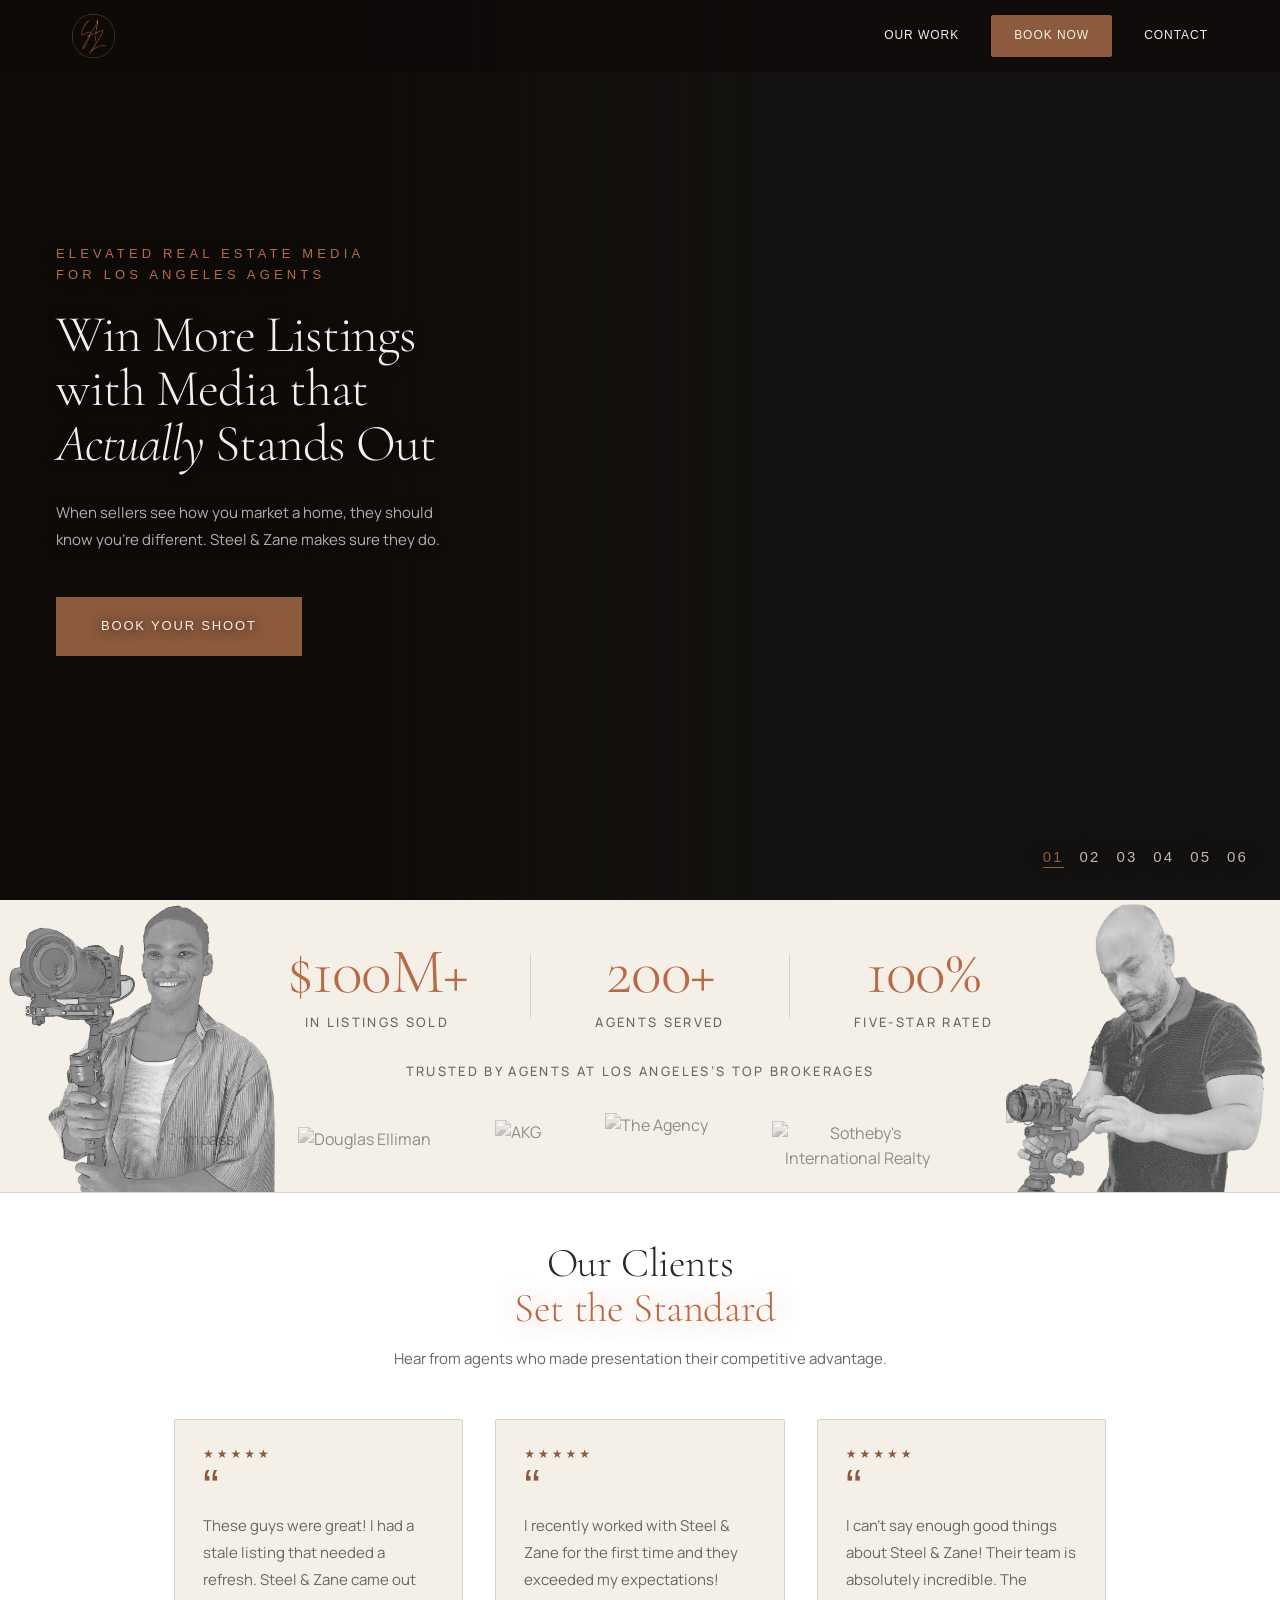
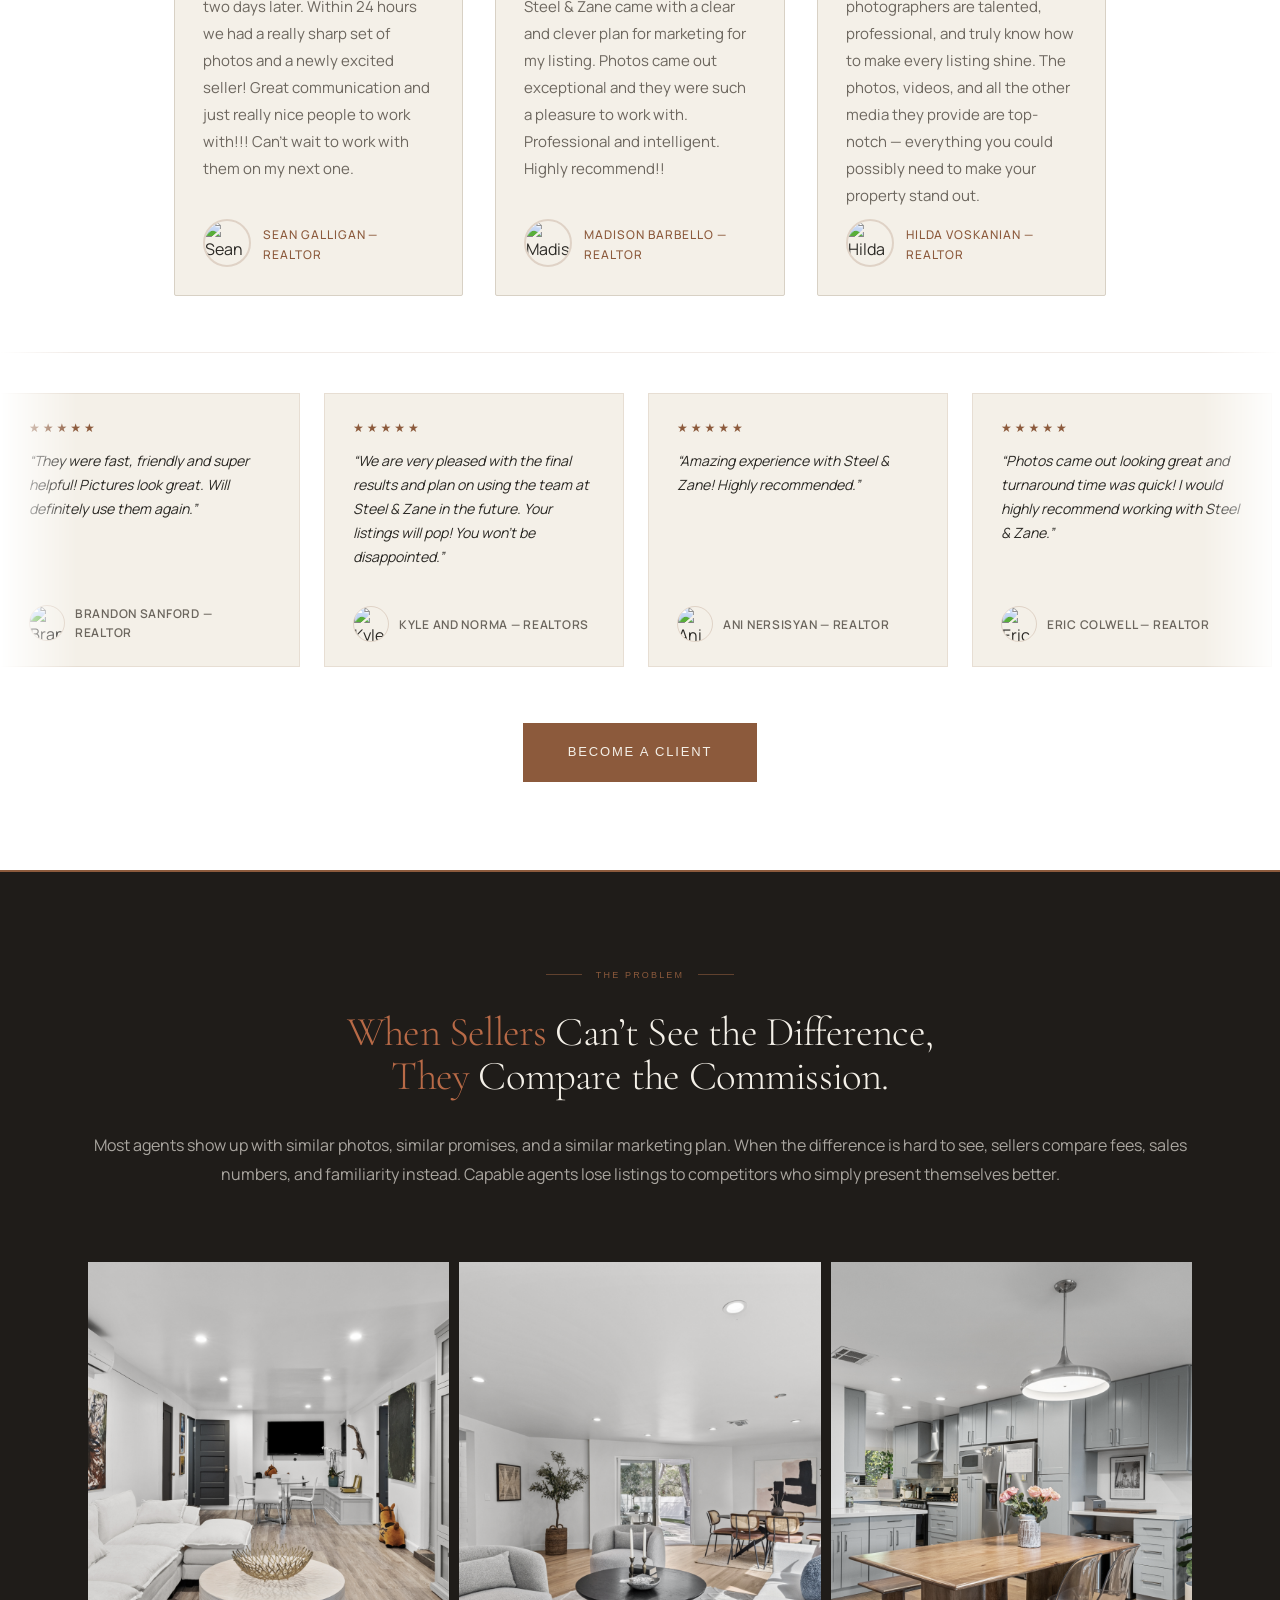
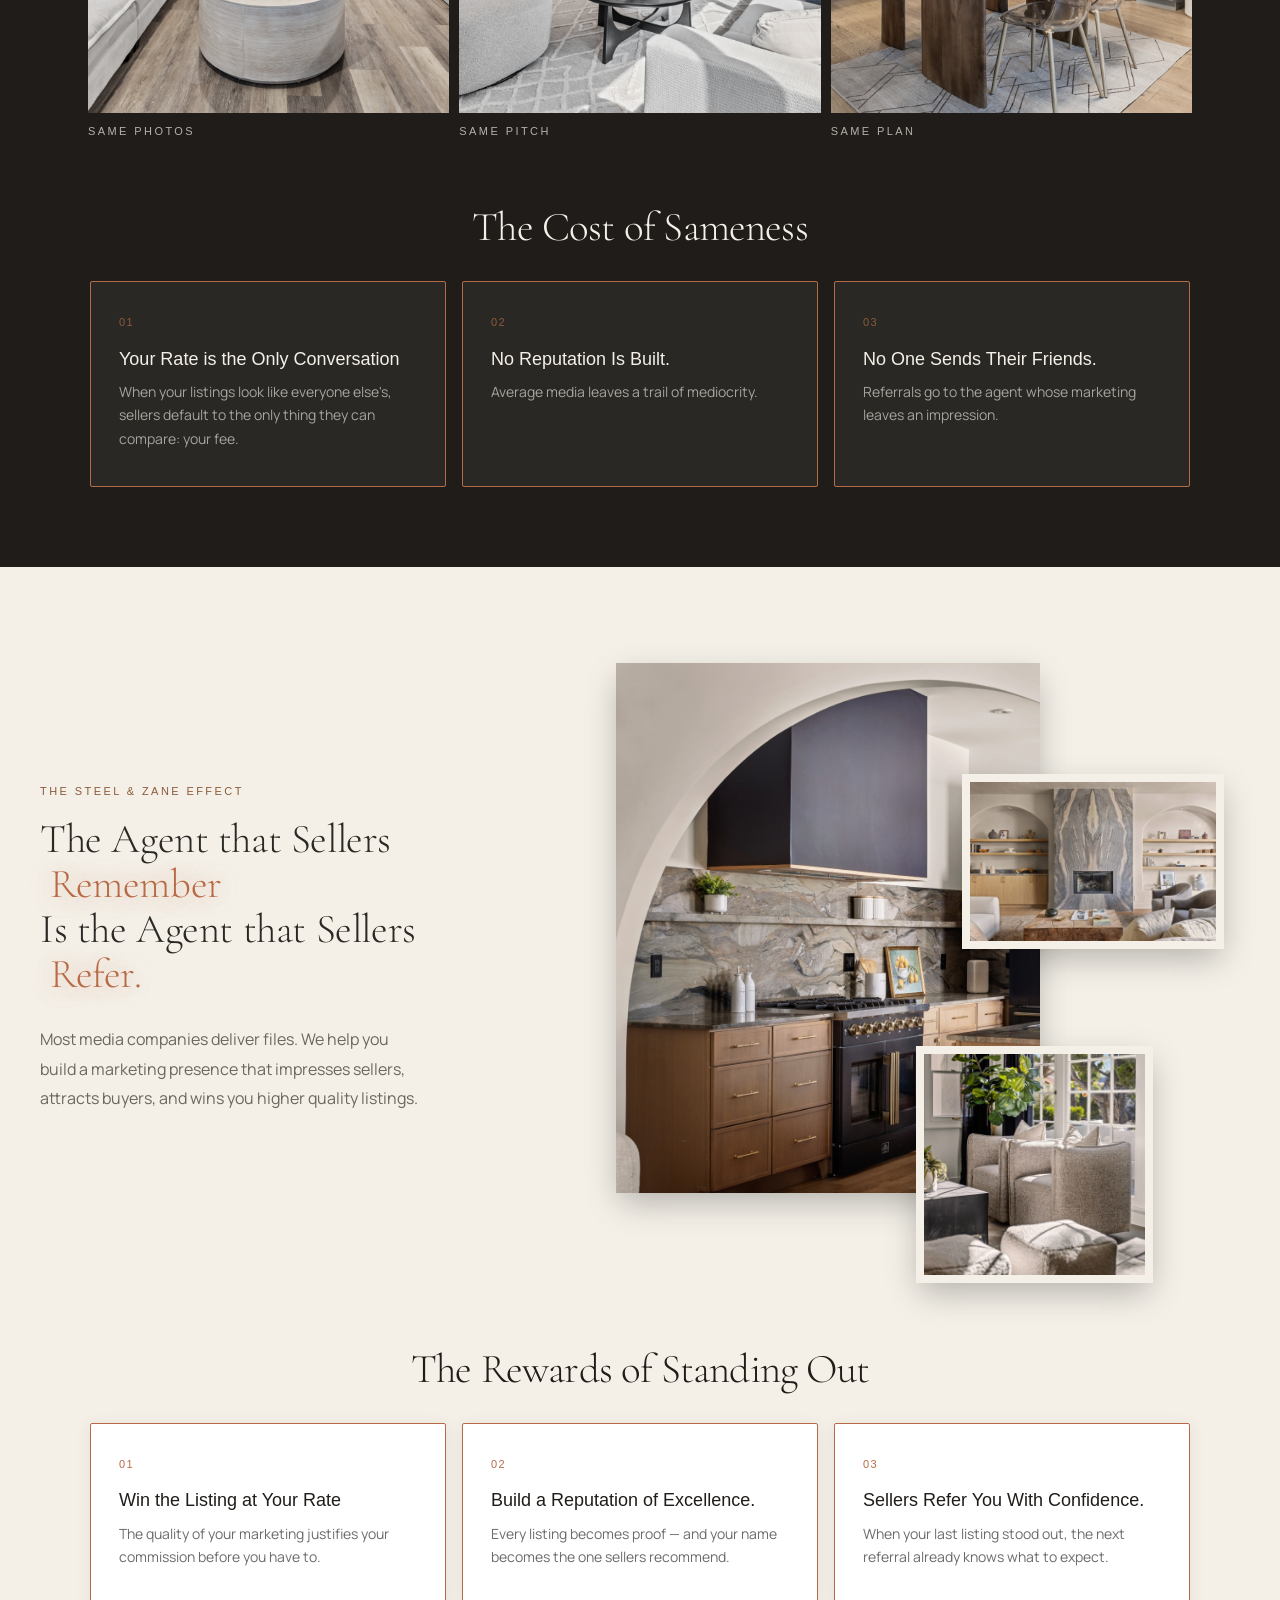
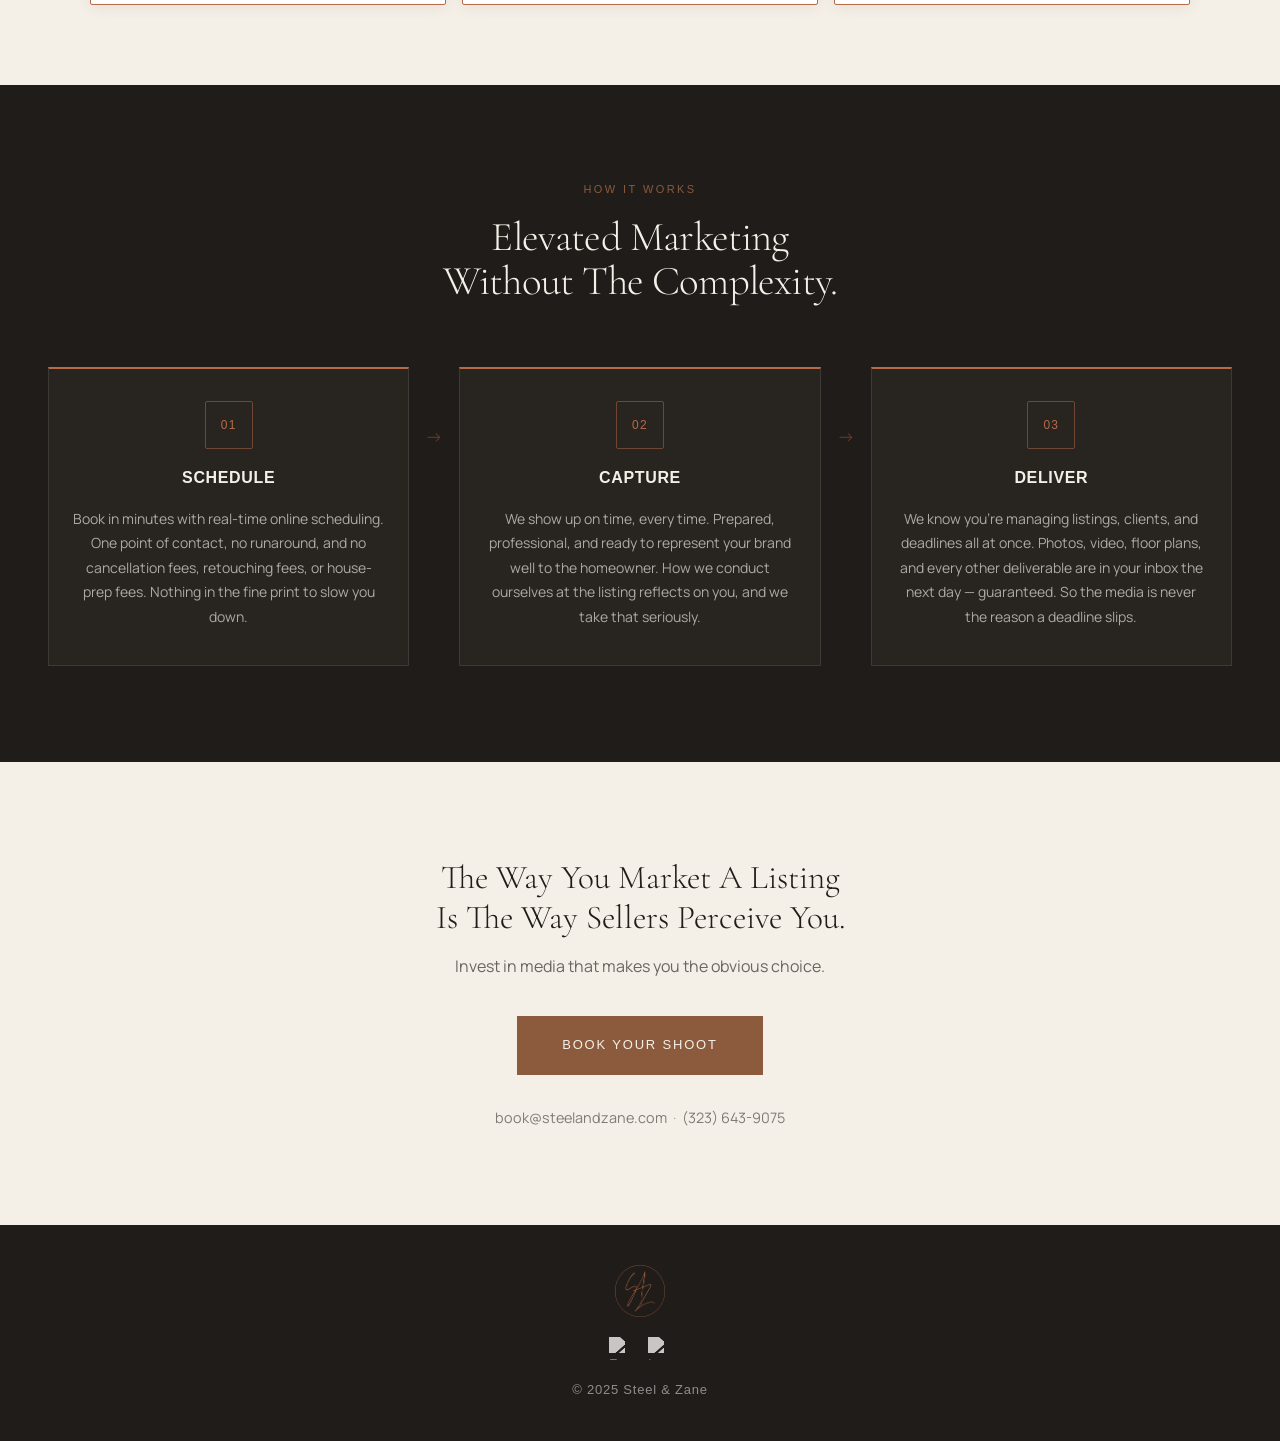
==== public/index.html @ 6b1c9f06 "using circle logo" ====
﻿<!DOCTYPE html>
<html lang="en">
<head>
  <meta charset="UTF-8">
  <meta name="viewport" content="width=device-width, initial-scale=1.0">
  <meta name="description" content="Steel &amp; Zane helps Los Angeles real estate agents win more listings with elevated photography, video, drone media, Zillow 3D tours, and listing marketing assets that impress sellers and differentiate agents.">
  <meta name="twitter:card" content="summary_large_image">
  <meta name="twitter:title" content="Steel &amp; Zane | Los Angeles Real Estate Marketing">
  <meta name="twitter:description" content="Steel &amp; Zane helps Los Angeles real estate agents win more listings with elevated photography, video, and listing marketing that impresses sellers.">
  <title>Steel &amp; Zane | Los Angeles Real Estate Marketing</title>
  <link rel="icon" href="https://static.wixstatic.com/media/d9ba30_f950dca06267434e9fa4e5bf8b019f83~mv2.png" type="image/png">
  <link rel="stylesheet" href="style.css">
  <link rel="preload" as="image" href="/images/hero/1.jpg">
  <link rel="preconnect" href="https://fonts.googleapis.com">
  <link rel="preconnect" href="https://fonts.gstatic.com" crossorigin>
  <link href="https://fonts.googleapis.com/css2?family=Cormorant+Garamond:ital,wght@0,300;0,400;0,500;1,300;1,400&family=Manrope:wght@300;400;500;600&display=swap" rel="stylesheet">
</head>
<body class="has-hero">
  <div class="scroll-progress" aria-hidden="true"><div class="scroll-progress-fill"></div></div>
  <div class="cursor-dot" aria-hidden="true"></div>
  <div class="cursor-ring" aria-hidden="true"></div>

  <!-- HEADER -->
  <header class="site-header" id="top">
    <div class="header-inner">
      <a href="#" class="logo-link">
        <img class="logo-img" src="images/Logo%20Files/signature%20with%20circle%20on%20transparent.png" alt="Steel &amp; Zane">
      </a>
      <button class="nav-toggle" aria-label="Toggle navigation" aria-expanded="false">
        <span></span><span></span><span></span>
      </button>
      <nav class="site-nav" id="site-nav">
        <a href="https://www.instagram.com/steelandzane/" class="nav-link" target="_blank" rel="noopener noreferrer">Our Work</a>
        <a href="/choose.html" class="nav-link nav-cta">Book Now</a>
        <a href="#contact" class="nav-link">Contact</a>
      </nav>
    </div>
  </header>

  <!-- HERO ──────────────────────────────────────────────────────────────── -->
  <!--
    SLIDES: Edit the HERO_SLIDES array at the top of script.js to
    add, remove, or reorder slides. The HTML below is the static shell —
    JS populates .hero-slides and .hero-slide-nav at runtime.
  -->
  <section class="hero" id="hero" aria-label="Featured property showcase">

    <!-- Full-bleed image carousel — JS injects .hero-slide elements here -->
    <div class="hero-slides" aria-hidden="true"></div>

    <!-- Dark gradient shadow — fades left-to-transparent for copy legibility -->
    <div class="hero-overlay" aria-hidden="true"></div>

    <!-- Editorial content — floats over gradient -->
    <div class="hero-panel">
      <div class="hero-content">
        <p class="hero-eyebrow">Elevated Real Estate Media<br>for Los Angeles Agents</p>
        <h1 class="hero-title">Win More Listings with Media that <em>Actually</em> Stands Out</h1>
        <p class="hero-body">
          When sellers see how you market a home, they should know you&rsquo;re different.
          Steel &amp; Zane makes sure they do.
        </p>
        <div class="hero-actions">
          <a href="/choose.html" class="btn-hero-primary">Book Your Shoot</a>
        </div>
      </div>
    </div>

    <!-- Slide numbers: far-left edge, direct child of hero -->
    <nav class="hero-slide-nav" aria-label="Slide navigation"></nav>

  </section>
  <!-- /HERO ──────────────────────────────────────────────────────────────── -->

  <!-- CREDIBILITY -->
  <section class="credibility">
    <div class="credibility-stats">
      <div class="stat-item reveal-pop" data-delay="0">
        <div class="stat-number-wrap">
          <span class="stat-number" data-prefix="$" data-target="100">$100</span><span class="stat-suffix">M+</span>
        </div>
        <span class="stat-label">In Listings Sold</span>
      </div>
      <div class="stat-divider"></div>
      <div class="stat-item reveal-pop" data-delay="1">
        <span class="stat-number" data-target="200" data-suffix="+">200+</span>
        <span class="stat-label">Agents Served</span>
      </div>
      <div class="stat-divider"></div>
      <div class="stat-item reveal-pop" data-delay="2">
        <span class="stat-number" data-target="100" data-suffix="%">100%</span>
        <span class="stat-label">Five-Star Rated</span>
      </div>
    </div>
    <p class="credibility-label reveal-fade">Trusted by agents at Los Angeles&rsquo;s top brokerages</p>
    <div class="cred-bottom-row">
      <picture>
        <source media="(min-width: 641px)" srcset="images/credibility%20strip%20photographers/Photographer%201%20credibility%20strip%20desktop.png">
        <img class="cred-photo cred-photo--left reveal-left" src="images/credibility strip photographers/photographer 1.png" alt="" aria-hidden="true">
      </picture>
      <div class="brokerage-carousel reveal-fade">
      <div class="brokerage-track">
        <img src="images/brokerages/compass logo.png" alt="Compass" class="brokerage-logo logo-compass">
        <img src="images/brokerages/localimagereader.png" alt="Douglas Elliman" class="brokerage-logo logo-elliman">
        <img src="images/brokerages/Group-740-2.png" alt="AKG" class="brokerage-logo logo-akg">
        <img src="images/brokerages/The-Agency-RE-Logo.png" alt="The Agency" class="brokerage-logo logo-agency">
        <img src="images/brokerages/NZSIR_Vert_SIR-BLUE-RGB.png" alt="Sotheby's International Realty" class="brokerage-logo logo-sothebys">
        <img src="images/brokerages/Coldwell-Banker-Logo (1).png" alt="Coldwell Banker" class="brokerage-logo logo-coldwell">
        <img src="images/brokerages/birkshire hathaway logo.png" alt="Berkshire Hathaway HomeServices" class="brokerage-logo logo-berkshire">
        <img src="images/brokerages/SERHANT_Logo.png" alt="SERHANT" class="brokerage-logo logo-serhant">
        <!-- duplicate set for seamless loop -->
        <img src="images/brokerages/compass logo.png" alt="Compass" class="brokerage-logo logo-compass" aria-hidden="true">
        <img src="images/brokerages/localimagereader.png" alt="Douglas Elliman" class="brokerage-logo logo-elliman" aria-hidden="true">
        <img src="images/brokerages/Group-740-2.png" alt="AKG" class="brokerage-logo logo-akg" aria-hidden="true">
        <img src="images/brokerages/The-Agency-RE-Logo.png" alt="The Agency" class="brokerage-logo logo-agency" aria-hidden="true">
        <img src="images/brokerages/NZSIR_Vert_SIR-BLUE-RGB.png" alt="Sotheby's International Realty" class="brokerage-logo logo-sothebys" aria-hidden="true">
        <img src="images/brokerages/Coldwell-Banker-Logo (1).png" alt="Coldwell Banker" class="brokerage-logo logo-coldwell" aria-hidden="true">
        <img src="images/brokerages/birkshire hathaway logo.png" alt="Berkshire Hathaway HomeServices" class="brokerage-logo logo-berkshire" aria-hidden="true">
        <img src="images/brokerages/SERHANT_Logo.png" alt="SERHANT" class="brokerage-logo logo-serhant" aria-hidden="true">
      </div>
      </div>
      <picture>
        <source media="(min-width: 641px)" srcset="images/credibility%20strip%20photographers/Photographer%202%20credibility%20strip%20desktop.png">
        <img class="cred-photo cred-photo--right reveal-right" src="images/credibility strip photographers/photographer 2.png" alt="" aria-hidden="true">
      </picture>
    </div>
  </section>

  <!-- TESTIMONIALS -->
  <section class="testimonials">
    <div class="container">
      <h2 class="why-title reveal" style="text-align: center; margin-bottom: 16px;">Our Clients<br><span class="why-title-accent">Set the Standard</span></h2>
      <p class="testimonials-blurb reveal">Hear from agents who made presentation their competitive advantage.</p>
      <div class="testimonials-grid">

        <div class="testimonial-card reveal-pop" data-delay="0">
          <div class="strip-stars">★★★★★</div>
          <div class="quote-mark">&ldquo;</div>
          <p class="testimonial-text">
            These guys were great! I had a stale listing that needed a refresh. Steel &amp; Zane
            came out two days later. Within 24 hours we had a really sharp set of photos and a
            newly excited seller! Great communication and just really nice people to work with!!!
            Can&rsquo;t wait to work with them on my next one.
          </p>
          <div class="testimonial-author-row">
            <img class="testimonial-avatar" src="/images/realtors/sean.jpg" alt="Sean Galligan" width="48" height="48">
            <p class="testimonial-author">Sean Galligan &mdash; Realtor</p>
          </div>
        </div>

        <div class="testimonial-card reveal-pop" data-delay="1">
          <div class="strip-stars">★★★★★</div>
          <div class="quote-mark">&ldquo;</div>
          <p class="testimonial-text">
            I recently worked with Steel &amp; Zane for the first time and they exceeded my expectations!
            Steel &amp; Zane came with a clear and clever plan for marketing for my listing. Photos came out
            exceptional and they were such a pleasure to work with. Professional and intelligent.
            Highly recommend!!
          </p>
          <div class="testimonial-author-row">
            <img class="testimonial-avatar" src="/images/realtors/madison.jpg" alt="Madison Barbello" width="48" height="48">
            <p class="testimonial-author">Madison Barbello &mdash; Realtor</p>
          </div>
        </div>

        <div class="testimonial-card reveal-pop" data-delay="2">
          <div class="strip-stars">★★★★★</div>
          <div class="quote-mark">&ldquo;</div>
          <p class="testimonial-text">
            I can&rsquo;t say enough good things about Steel &amp; Zane! Their team is absolutely
            incredible. The photographers are talented, professional, and truly know how to make
            every listing shine. The photos, videos, and all the other media they provide are
            top-notch &mdash; everything you could possibly need to make your property stand out.
          </p>
          <div class="testimonial-author-row">
            <img class="testimonial-avatar" src="/images/realtors/hilda.jpg" alt="Hilda Voskanian" width="48" height="48">
            <p class="testimonial-author">Hilda Voskanian &mdash; Realtor</p>
          </div>
        </div>

      </div>

    </div>

    <!-- TESTIMONIAL STRIP -->
    <div class="testimonials-strip reveal-fade">
        <div class="testimonials-strip-track">

          <!-- Set 1 -->
          <div class="strip-card">
            <div class="strip-stars">★★★★★</div>
            <p class="strip-quote">&ldquo;They were fast, friendly and super helpful! Pictures look great. Will definitely use them again.&rdquo;</p>
            <div class="strip-author-row">
              <img class="strip-avatar" src="/images/realtors/brandon.jpg" alt="Brandon Sanford" width="36" height="36">
              <p class="strip-author">Brandon Sanford &mdash; Realtor</p>
            </div>
          </div>
          <div class="strip-card">
            <div class="strip-stars">★★★★★</div>
            <p class="strip-quote">&ldquo;We are very pleased with the final results and plan on using the team at Steel &amp; Zane in the future. Your listings will pop! You won&rsquo;t be disappointed.&rdquo;</p>
            <div class="strip-author-row">
              <img class="strip-avatar" src="/images/realtors/kyle and norma.jpg" alt="Kyle and Norma" width="36" height="36">
              <p class="strip-author">Kyle and Norma &mdash; Realtors</p>
            </div>
          </div>
          <div class="strip-card">
            <div class="strip-stars">★★★★★</div>
            <p class="strip-quote">&ldquo;Amazing experience with Steel &amp; Zane! Highly recommended.&rdquo;</p>
            <div class="strip-author-row">
              <img class="strip-avatar" src="/images/realtors/ani.jpg" alt="Ani Nersisyan" width="36" height="36">
              <p class="strip-author">Ani Nersisyan &mdash; Realtor</p>
            </div>
          </div>
          <div class="strip-card">
            <div class="strip-stars">★★★★★</div>
            <p class="strip-quote">&ldquo;Photos came out looking great and turnaround time was quick! I would highly recommend working with Steel &amp; Zane.&rdquo;</p>
            <div class="strip-author-row">
              <img class="strip-avatar" src="/images/realtors/eric.jpg" alt="Eric Colwell" width="36" height="36">
              <p class="strip-author">Eric Colwell &mdash; Realtor</p>
            </div>
          </div>
          <div class="strip-card">
            <div class="strip-stars">★★★★★</div>
            <p class="strip-quote">&ldquo;Amazing quality photos that truly capture the essence of the property. Fantastic service and very fast turnaround &mdash; photos including drone and property website were ready next morning.&rdquo;</p>
            <div class="strip-author-row">
              <img class="strip-avatar" src="/images/realtors/vadim.jpg" alt="Vadim G" width="36" height="36">
              <p class="strip-author">Vadim G &mdash; Realtor</p>
            </div>
          </div>
          <div class="strip-card">
            <div class="strip-stars">★★★★★</div>
            <p class="strip-quote">&ldquo;You could see how much care and attention to detail they put into every picture. They ensure no stone stays unturned during a shoot, and capture all of the highlights of a home!&rdquo;</p>
            <div class="strip-author-row">
              <img class="strip-avatar" src="/images/realtors/ali.jpg" alt="Ali Quamruddin" width="36" height="36">
              <p class="strip-author">Ali Quamruddin &mdash; Realtor</p>
            </div>
          </div>
          <div class="strip-card">
            <div class="strip-stars">★★★★★</div>
            <p class="strip-quote">&ldquo;Steel &amp; Zane is always responsive, quick to schedule, and consistently delivers stunning photos that elevate my listings. Professional, reliable, and a true delight to work with every time!&rdquo;</p>
            <div class="strip-author-row">
              <img class="strip-avatar" src="/images/realtors/sophia.jpg" alt="Sophia Ferrer" width="36" height="36">
              <p class="strip-author">Sophia Ferrer &mdash; Realtor</p>
            </div>
          </div>
          <div class="strip-card">
            <div class="strip-stars">★★★★★</div>
            <p class="strip-quote">&ldquo;I love how they made the photos look realistic yet beautifully enhanced. Will be choosing them for all of my other listings as well!&rdquo;</p>
            <div class="strip-author-row">
              <img class="strip-avatar" src="/images/realtors/aida.jpg" alt="Aida Karapetian" width="36" height="36">
              <p class="strip-author">Aida Karapetian &mdash; Realtor</p>
            </div>
          </div>
          <div class="strip-card">
            <div class="strip-stars">★★★★★</div>
            <p class="strip-quote">&ldquo;They were patient with our complicated schedule, gave excellent service, and delivered exactly what style of photography I needed with their own professional touch.&rdquo;</p>
            <div class="strip-author-row">
              <img class="strip-avatar" src="/images/realtors/samara.jpg" alt="S S" width="36" height="36">
              <p class="strip-author">Samara Saffian &mdash; Realtor</p>
            </div>
          </div>
          <div class="strip-card">
            <div class="strip-stars">★★★★★</div>
            <p class="strip-quote">&ldquo;I couldn&rsquo;t be more pleased with the results. The photos turned out absolutely stunning &mdash; bright, crisp, and perfectly captured the best features of the property.&rdquo;</p>
            <div class="strip-author-row">
              <img class="strip-avatar" src="/images/realtors/minou.jpg" alt="Minou J. Shayan" width="36" height="36">
              <p class="strip-author">Minou J. Shayan &mdash; Realtor</p>
            </div>
          </div>
          <div class="strip-card">
            <div class="strip-stars">★★★★★</div>
            <p class="strip-quote">&ldquo;They consistently go the extra mile and set the gold-standard for real estate media. You can truly feel the love for Steel &amp; Zane infused in every connection and project.&rdquo;</p>
            <div class="strip-author-row">
              <img class="strip-avatar" src="/images/realtors/kristie.jpg" alt="Kristie Hutchison" width="36" height="36">
              <p class="strip-author">Kristie Hutchison &mdash; Realtor</p>
            </div>
          </div>

          <!-- Set 2 — duplicate for seamless loop -->
          <div class="strip-card">
            <div class="strip-stars">★★★★★</div>
            <p class="strip-quote">&ldquo;They were fast, friendly and super helpful! Pictures look great. Will definitely use them again.&rdquo;</p>
            <div class="strip-author-row">
              <img class="strip-avatar" src="/images/realtors/brandon.jpg" alt="Brandon Sanford" width="36" height="36">
              <p class="strip-author">Brandon Sanford &mdash; Realtor</p>
            </div>
          </div>
          <div class="strip-card">
            <div class="strip-stars">★★★★★</div>
            <p class="strip-quote">&ldquo;We are very pleased with the final results and plan on using the team at Steel &amp; Zane in the future. Your listings will pop! You won&rsquo;t be disappointed.&rdquo;</p>
            <div class="strip-author-row">
              <img class="strip-avatar" src="/images/realtors/kyle and norma.jpg" alt="Kyle and Norma" width="36" height="36">
              <p class="strip-author">Kyle and Norma &mdash; Realtors</p>
            </div>
          </div>
          <div class="strip-card">
            <div class="strip-stars">★★★★★</div>
            <p class="strip-quote">&ldquo;Amazing experience with Steel &amp; Zane! Highly recommended.&rdquo;</p>
            <div class="strip-author-row">
              <img class="strip-avatar" src="/images/realtors/ani.jpg" alt="Ani Nersisyan" width="36" height="36">
              <p class="strip-author">Ani Nersisyan &mdash; Realtor</p>
            </div>
          </div>
          <div class="strip-card">
            <div class="strip-stars">★★★★★</div>
            <p class="strip-quote">&ldquo;Photos came out looking great and turnaround time was quick! I would highly recommend working with Steel &amp; Zane.&rdquo;</p>
            <div class="strip-author-row">
              <img class="strip-avatar" src="/images/realtors/eric.jpg" alt="Eric Colwell" width="36" height="36">
              <p class="strip-author">Eric Colwell &mdash; Realtor</p>
            </div>
          </div>
          <div class="strip-card">
            <div class="strip-stars">★★★★★</div>
            <p class="strip-quote">&ldquo;Amazing quality photos that truly capture the essence of the property. Fantastic service and very fast turnaround &mdash; photos including drone and property website were ready next morning.&rdquo;</p>
            <div class="strip-author-row">
              <img class="strip-avatar" src="/images/realtors/vadim.jpg" alt="Vadim G" width="36" height="36">
              <p class="strip-author">Vadim G &mdash; Realtor</p>
            </div>
          </div>
          <div class="strip-card">
            <div class="strip-stars">★★★★★</div>
            <p class="strip-quote">&ldquo;You could see how much care and attention to detail they put into every picture. They ensure no stone stays unturned during a shoot, and capture all of the highlights of a home!&rdquo;</p>
            <div class="strip-author-row">
              <img class="strip-avatar" src="/images/realtors/ali.jpg" alt="Ali Quamruddin" width="36" height="36">
              <p class="strip-author">Ali Quamruddin &mdash; Realtor</p>
            </div>
          </div>
          <div class="strip-card">
            <div class="strip-stars">★★★★★</div>
            <p class="strip-quote">&ldquo;Steel &amp; Zane is always responsive, quick to schedule, and consistently delivers stunning photos that elevate my listings. Professional, reliable, and a true delight to work with every time!&rdquo;</p>
            <div class="strip-author-row">
              <img class="strip-avatar" src="/images/realtors/sophia.jpg" alt="Sophia Ferrer" width="36" height="36">
              <p class="strip-author">Sophia Ferrer &mdash; Realtor</p>
            </div>
          </div>
          <div class="strip-card">
            <div class="strip-stars">★★★★★</div>
            <p class="strip-quote">&ldquo;I love how they made the photos look realistic yet beautifully enhanced. Will be choosing them for all of my other listings as well!&rdquo;</p>
            <div class="strip-author-row">
              <img class="strip-avatar" src="/images/realtors/aida.jpg" alt="Aida Karapetian" width="36" height="36">
              <p class="strip-author">Aida Karapetian &mdash; Realtor</p>
            </div>
          </div>
          <div class="strip-card">
            <div class="strip-stars">★★★★★</div>
            <p class="strip-quote">&ldquo;They were patient with our complicated schedule, gave excellent service, and delivered exactly what style of photography I needed with their own professional touch.&rdquo;</p>
            <div class="strip-author-row">
              <img class="strip-avatar" src="/images/realtors/samara.jpg" alt="S S" width="36" height="36">
              <p class="strip-author">Samara Saffian &mdash; Realtor</p>
            </div>
          </div>
          <div class="strip-card">
            <div class="strip-stars">★★★★★</div>
            <p class="strip-quote">&ldquo;I couldn&rsquo;t be more pleased with the results. The photos turned out absolutely stunning &mdash; bright, crisp, and perfectly captured the best features of the property.&rdquo;</p>
            <div class="strip-author-row">
              <img class="strip-avatar" src="/images/realtors/minou.jpg" alt="Minou J. Shayan" width="36" height="36">
              <p class="strip-author">Minou J. Shayan &mdash; Realtor</p>
            </div>
          </div>
          <div class="strip-card">
            <div class="strip-stars">★★★★★</div>
            <p class="strip-quote">&ldquo;They consistently go the extra mile and set the gold-standard for real estate media. You can truly feel the love for Steel &amp; Zane infused in every connection and project.&rdquo;</p>
            <div class="strip-author-row">
              <img class="strip-avatar" src="/images/realtors/kristie.jpg" alt="Kristie Hutchison" width="36" height="36">
              <p class="strip-author">Kristie Hutchison &mdash; Realtor</p>
            </div>
          </div>

        </div>
      </div>

    <div class="testimonials-cta">
      <a href="/choose.html" class="btn-hero-primary">Become a Client</a>
    </div>
  </section>

  <!-- PROBLEM -->
  <section class="problem">
    <div class="problem-inner">

      <!-- Copy column -->
      <div class="problem-copy reveal-fade">
        <p class="problem-marker">The Problem</p>
        <h2 class="problem-headline"><span style="color:var(--terracotta)">When Sellers</span> Can&rsquo;t See the Difference,<br><span style="color:var(--terracotta)">They</span> Compare the Commission.</h2>
        <p class="problem-body">
          Most agents show up with similar photos, similar promises, and a similar marketing plan.
          When the difference is hard to see, sellers compare fees, sales numbers, and familiarity
          instead. Capable agents lose listings to competitors who simply present themselves better.
        </p>
      </div>

      <!-- Image column -->
      <div class="problem-images">

        <!-- Three sameness frames -->
        <div class="problem-frames">
          <div class="sameness-frame reveal" data-delay="0">
            <div class="sameness-img-wrap">
              <img src="images/before and after/sameness-standard-01.jpg"
                   alt="Standard real estate photography" class="sameness-img sameness-img--muted">
            </div>
            <p class="sameness-label">Same Photos</p>
          </div>
          <div class="sameness-frame reveal" data-delay="1">
            <div class="sameness-img-wrap">
              <img src="images/before and after/sameness-standard-02.jpg"
                   alt="Standard listing pitch" class="sameness-img sameness-img--muted">
            </div>
            <p class="sameness-label">Same Pitch</p>
          </div>
          <div class="sameness-frame reveal" data-delay="2">
            <div class="sameness-img-wrap">
              <img src="images/before and after/sameness-standard-03.jpg"
                   alt="Standard marketing plan" class="sameness-img sameness-img--muted">
            </div>
            <p class="sameness-label">Same Plan</p>
          </div>
        </div>

      </div>

    </div>

    <!-- COST OF SAMENESS CARDS -->
    <div class="comparison-row comparison-row--sameness">
      <div class="comparison-row-inner">
        <h2 class="comparison-row-heading">The Cost of Sameness</h2>
        <div class="comparison-cards">
          <div class="comparison-card reveal" data-delay="0">
            <span class="comparison-card-num">01</span>
            <p class="comparison-card-title">Your Rate is the Only Conversation</p>
            <p class="comparison-card-body">When your listings look like everyone else's, sellers default to the only thing they can compare: your fee.</p>
          </div>
          <div class="comparison-card reveal" data-delay="1">
            <span class="comparison-card-num">02</span>
            <p class="comparison-card-title">No Reputation Is Built.</p>
            <p class="comparison-card-body">Average media leaves a trail of mediocrity.</p>
          </div>
          <div class="comparison-card reveal" data-delay="2">
            <span class="comparison-card-num">03</span>
            <p class="comparison-card-title">No One Sends Their Friends.</p>
            <p class="comparison-card-body">Referrals go to the agent whose marketing leaves an impression.</p>
          </div>
        </div>
      </div>
    </div>

  </section>

  <!-- STEEL & ZANE EFFECT -->
  <section class="why-snz">
    <div class="why-snz-inner">

      <!-- Copy column -->
      <div class="why-copy reveal-fade">
        <p class="section-eyebrow">The Steel &amp; Zane Effect</p>
        <h2 class="why-title">The Agent that Sellers<br><span class="why-title-accent">Remember</span><br>Is the Agent that Sellers<br><span class="why-title-accent">Refer.</span></h2>
        <p class="why-body">
          Most media companies deliver files. We help you build a marketing presence that impresses
          sellers, attracts buyers, and wins you higher quality listings.
        </p>
      </div>

      <!-- Image composition -->
      <div class="why-images" aria-label="Editorial property photography composition">
        <img src="images/before and after/remembered-primary.jpg"
             alt="Elevated real estate photography by Steel &amp; Zane"
             class="why-img why-img--primary reveal" data-delay="1">
        <img src="images/before and after/remembered-atmosphere.jpg"
             alt="Atmospheric property image"
             class="why-img why-img--atmosphere reveal" data-delay="2">
        <img src="images/before and after/remembered-detail.jpg"
             alt="Detail shot — interior craftsmanship"
             class="why-img why-img--detail reveal" data-delay="3">
      </div>

    </div>

    <!-- S&Z DIFFERENCE CARDS -->
    <div class="comparison-row comparison-row--snz">
      <div class="comparison-row-inner">
        <h2 class="comparison-row-heading">The Rewards of Standing Out</h2>
        <div class="comparison-cards">
          <div class="comparison-card reveal" data-delay="0">
            <span class="comparison-card-num">01</span>
            <p class="comparison-card-title">Win the Listing at Your Rate</p>
            <p class="comparison-card-body">The quality of your marketing justifies your commission before you have to.</p>
          </div>
          <div class="comparison-card reveal" data-delay="1">
            <span class="comparison-card-num">02</span>
            <p class="comparison-card-title">Build a Reputation of Excellence.</p>
            <p class="comparison-card-body">Every listing becomes proof — and your name becomes the one sellers recommend.</p>
          </div>
          <div class="comparison-card reveal" data-delay="2">
            <span class="comparison-card-num">03</span>
            <p class="comparison-card-title">Sellers Refer You With Confidence.</p>
            <p class="comparison-card-body">When your last listing stood out, the next referral already knows what to expect.</p>
          </div>
        </div>
      </div>
    </div>

  </section>

  <!-- HOW IT WORKS -->
  <section class="process">
    <div class="process-inner container">
      <div class="process-header reveal">
        <p class="section-eyebrow section-eyebrow--light">How It Works</p>
        <h2 class="process-title">Elevated Marketing<br>Without The Complexity.</h2>
      </div>
      <div class="process-steps">

        <div class="process-step reveal" data-delay="0">
          <div class="step-badge">01</div>
          <h3 class="step-title">Schedule</h3>
          <p class="step-body">Book in minutes with real-time online scheduling. One point of contact, no runaround, and no cancellation fees, retouching fees, or house-prep fees. Nothing in the fine print to slow you down.</p>
        </div>

        <div class="step-arrow" aria-hidden="true">→</div>

        <div class="process-step reveal" data-delay="1">
          <div class="step-badge">02</div>
          <h3 class="step-title">Capture</h3>
          <p class="step-body">We show up on time, every time. Prepared, professional, and ready to represent your brand well to the homeowner. How we conduct ourselves at the listing reflects on you, and we take that seriously.</p>
        </div>

        <div class="step-arrow" aria-hidden="true">→</div>

        <div class="process-step reveal" data-delay="2">
          <div class="step-badge">03</div>
          <h3 class="step-title">Deliver</h3>
          <p class="step-body">We know you&rsquo;re managing listings, clients, and deadlines all at once. Photos, video, floor plans, and every other deliverable are in your inbox the next day &mdash; guaranteed. So the media is never the reason a deadline slips.</p>
        </div>


      </div>
    </div>
  </section>

  <!-- CLOSING CTA -->
  <section class="process-cta-section" id="contact">
    <div class="process-cta reveal">
      <h2 class="process-cta-title">The Way You Market A Listing<br>Is The Way Sellers Perceive You.</h2>
      <p class="process-cta-body">Invest in media that makes you the obvious choice.</p>
      <a href="/choose.html" class="btn-hero-primary">Book Your Shoot</a>
      <div class="process-cta-contact">
        <a href="mailto:book@steelandzane.com" class="process-cta-detail">book@steelandzane.com</a>
        <span class="process-cta-sep">&nbsp;&middot;&nbsp;</span>
        <a href="tel:+13236439075" class="process-cta-detail">(323) 643-9075</a>
      </div>
    </div>
  </section>
  <!-- FOOTER -->
  <footer class="site-footer">
    <div class="footer-inner">
      <img src="images/Logo%20Files/signature%20with%20circle%20on%20transparent.png" alt="Steel &amp; Zane" class="footer-logo">
      <div class="footer-socials">
        <a href="https://www.facebook.com/steelandzane" target="_blank" rel="noopener noreferrer" aria-label="Facebook">
          <img src="https://static.wixstatic.com/media/23fd2a2be53141ed810f4d3dcdcd01fa.png" alt="Facebook" width="23" height="23">
        </a>
        <a href="https://www.instagram.com/steelandzane" target="_blank" rel="noopener noreferrer" aria-label="Instagram">
          <img src="https://static.wixstatic.com/media/81af6121f84c41a5b4391d7d37fce12a.png" alt="Instagram" width="23" height="23">
        </a>
      </div>
      <p class="footer-copy">&copy; 2025 Steel &amp; Zane</p>
    </div>
  </footer>

  <script src="script.js"></script>
  <script src="cursor.js"></script>
</body>
</html>
---- public/style.css ----
/* ===== NEUTRAFACE TEXT (self-hosted) ===== */
@font-face {
  font-family: 'Neutraface Text';
  src: url('fonts/neutraface/Neutraface Text Light.otf') format('opentype');
  font-weight: 300;
  font-style: normal;
  font-display: swap;
}
@font-face {
  font-family: 'Neutraface Text';
  src: url('fonts/neutraface/Neutraface Text Light Italic.otf') format('opentype');
  font-weight: 300;
  font-style: italic;
  font-display: swap;
}
@font-face {
  font-family: 'Neutraface Text';
  src: url('fonts/neutraface/Neutraface Text Book.otf') format('opentype');
  font-weight: 400;
  font-style: normal;
  font-display: swap;
}
@font-face {
  font-family: 'Neutraface Text';
  src: url('fonts/neutraface/Neutraface Text Book Italic.otf') format('opentype');
  font-weight: 400;
  font-style: italic;
  font-display: swap;
}
@font-face {
  font-family: 'Neutraface Text';
  src: url('fonts/neutraface/Neutraface Text Demi.otf') format('opentype');
  font-weight: 600;
  font-style: normal;
  font-display: swap;
}
@font-face {
  font-family: 'Neutraface Text';
  src: url('fonts/neutraface/Neutraface Text Demi Italic.otf') format('opentype');
  font-weight: 600;
  font-style: italic;
  font-display: swap;
}
@font-face {
  font-family: 'Neutraface Text';
  src: url('fonts/neutraface/Neutraface Text Bold.otf') format('opentype');
  font-weight: 700;
  font-style: normal;
  font-display: swap;
}
@font-face {
  font-family: 'Neutraface Text';
  src: url('fonts/neutraface/Neutraface Text Bold Italic.otf') format('opentype');
  font-weight: 700;
  font-style: italic;
  font-display: swap;
}


/* ===== RESET & BASE ===== */
*, *::before, *::after {
  box-sizing: border-box;
  margin: 0;
  padding: 0;
}

:root {
  /* ── ARCHITECTURAL PALETTE ───────────────────────────────────────── */
  --background:  #F4F0E8;   /* Plaster White  — primary canvas        */
  --cream:       #F4F0E8;   /* Plaster White  — cards / sections       */
  --text:        #2B2925;   /* Charcoal       — headlines / primary    */
  --muted:       #6C665E;   /* Warm Stone     — body copy / support    */
  --bronze:      #8C5A3C;   /* Walnut         — accent, use sparingly  */
  --bronze-dark: #6E4530;   /* Walnut dark    — hover treatment         */
  --border:      #D8D1C5;   /* Travertine     — borders / dividers      */
  --dark:        #1F1C19;   /* Walnut Black   — footer / dark sections  */
  --terracotta:  #B86A47;   /* Terracotta     — rare detail only        */

  /* ── ALIASES (keep existing rules working) ──────────────────────── */
  --navy:        #1F1C19;
  --navy-dark:   rgba(31, 28, 25, 0.96);
  --gold:        #8C5A3C;
  --gold-dark:   #6E4530;
  --white:       #F4F0E8;
  --off-white:   #F4F0E8;
  --gray:        #6C665E;

  /* ── ACCENT (olive — nav hover / form focus only) ───────────────── */
  --sage:        #717A64;   /* Olive — extremely sparingly              */

  /* ── SEMANTIC ALIASES (planned components) ──────────────────────── */
  --plaster:        #F4F0E8;   /* = --white / --background              */
  --charcoal-black: #1F1C19;   /* = --dark / --navy                     */
  --warm-stone:     #6C665E;   /* = --muted / --gray                    */
  --travertine:     #D8D1C5;   /* = --border                            */
  --olive:          #717A64;   /* = --sage                              */

  /* ── FONTS ──────────────────────────────────────────────────────── */
  --font-heading:  'Neutraface Text', Avenir, sans-serif;
  --font-body:     'Manrope', Inter, system-ui, sans-serif;
  --font-display:  'Cormorant Garamond', Georgia, serif;
  --font-ui:       'Neutraface Text', Avenir, sans-serif;
  --font-logo:     'Neutraface Text', Avenir, sans-serif;
}

html {
  scroll-behavior: smooth;
}

body {
  font-family: var(--font-body);
  font-size: 16px;
  color: var(--text);
  background: var(--background);
  line-height: 1.6;
}

img {
  display: block;
  max-width: 100%;
}

a {
  text-decoration: none;
  color: inherit;
}

.container {
  width: 100%;
  max-width: 980px;
  margin: 0 auto;
  padding: 0 24px;
}


/* ===== HEADER ===== */
.site-header {
  position: fixed;
  top: 0;
  left: 0;
  right: 0;
  z-index: 100;
  background: var(--navy-dark);
  backdrop-filter: blur(6px);
  transition: background 0.4s ease;
}

body.has-hero .site-header {
  background: rgba(14, 11, 9, 0.80);
  backdrop-filter: none;
}

.header-inner {
  max-width: 1200px;
  margin: 0 auto;
  padding: 0 32px;
  height: 72px;
  display: flex;
  align-items: center;
  justify-content: space-between;
}

.logo-link {
  display: flex;
  align-items: center;
  text-decoration: none;
}

.logo-text {
  font-family: var(--font-ui);
  font-size: 1.35rem;
  font-weight: 300;
  letter-spacing: 0.04em;
  text-transform: uppercase;
  color: var(--bronze);
  line-height: 1;
}

.logo-img {
  height: 44px;
  width: auto;
  display: block;
}

.site-nav {
  display: flex;
  align-items: center;
  gap: 32px;
}

.nav-link {
  font-family: var(--font-ui);
  font-size: 12px;
  font-weight: 500;
  letter-spacing: 0.08em;
  text-transform: uppercase;
  color: var(--white);
  transition: color 0.2s;
}

.nav-link:hover {
  color: var(--bronze);
}

.nav-cta {
  padding: 10px 22px;
  background: var(--bronze);
  border: 1px solid var(--bronze);
  border-radius: 2px;
  color: var(--plaster);
  transition: background 0.25s, color 0.25s, border-color 0.25s;
}

.nav-cta:hover {
  background: var(--cream);
  color: var(--terracotta);
  border-color: var(--terracotta);
}

.nav-toggle {
  display: none;
  flex-direction: column;
  gap: 5px;
  background: none;
  border: none;
  cursor: pointer;
  padding: 4px;
}

.nav-toggle span {
  display: block;
  width: 26px;
  height: 2px;
  background: var(--white);
  border-radius: 2px;
  transition: transform 0.3s, opacity 0.3s;
}

.nav-toggle.open span:nth-child(1) { transform: translateY(7px) rotate(45deg); }
.nav-toggle.open span:nth-child(2) { opacity: 0; }
.nav-toggle.open span:nth-child(3) { transform: translateY(-7px) rotate(-45deg); }


/* ===== BUTTONS ===== */
.btn {
  display: inline-block;
  font-family: var(--font-ui);
  font-size: 12px;
  font-weight: 600;
  letter-spacing: 0.08em;
  text-transform: uppercase;
  padding: 14px 28px;
  border-radius: 2px;
  cursor: pointer;
  border: 1px solid var(--dark);
  transition: background 0.25s, color 0.25s, border-color 0.25s, transform 0.1s;
}

.btn:active { transform: scale(0.98); }

.btn-gold {
  background: var(--dark);
  color: var(--cream);
  border-color: var(--dark);
}

.btn-gold:hover {
  background: var(--bronze);
  border-color: var(--bronze);
  color: var(--cream);
}


/* ===== HERO CAROUSEL ===== */
.hero {
  position: relative;
  height: 100vh;
  min-height: 580px;
  overflow: hidden;
  display: flex;
  align-items: center;
  background: #141210;
}

.hero-overlay {
  position: absolute;
  inset: 0;
  z-index: 1;
  background: linear-gradient(
    to right,
    rgba(14, 11, 9, 0.96) 0%,
    rgba(14, 11, 9, 0.96) 22%,
    rgba(14, 11, 9, 0.72) 32%,
    rgba(14, 11, 9, 0.30) 45%,
    rgba(14, 11, 9, 0.08) 57%,
    rgba(14, 11, 9, 0.00) 65%
  );
}

.hero-panel {
  position: relative;
  z-index: 3;
  width: 41%;
  max-width: 558px;
  padding: 0 28px 0 56px;
}

/* ── Slide images ── */
.hero-slides {
  position: absolute;
  inset: 0;
  z-index: 0;
}

.hero-slide {
  position: absolute;
  inset: 0;
  opacity: 0;
  transition: opacity 1.4s ease;
  will-change: opacity;
}

.hero-slide.is-active {
  opacity: 1;
}

.hero-slide-bg {
  position: absolute;
  inset: 0;
  background-size: cover;
  background-position: center 35%;
}

/* ── Hero content ── */
.hero-content {
  animation: hero-content-enter 1s ease forwards;
  text-shadow: 0 1px 12px rgba(14, 11, 9, 0.85);
}

@keyframes hero-content-enter {
  from { opacity: 0; transform: translateY(18px); }
  to   { opacity: 1; transform: none; }
}

.hero-eyebrow {
  font-family: var(--font-ui);
  font-size: 13px;
  font-weight: 500;
  letter-spacing: 0.32em;
  text-transform: uppercase;
  color: var(--terracotta);
  margin-bottom: 22px;
}

.hero-eyebrow::before {
  content: none;
}

.hero-title {
  font-family: var(--font-display);
  font-size: clamp(2.52rem, 4.05vw, 4.95rem);
  font-weight: 300;
  line-height: 1.05;
  letter-spacing: -0.02em;
  color: var(--plaster);
  margin-bottom: 28px;
}

.hero-body {
  font-family: var(--font-body);
  font-size: 15px;
  font-weight: 400;
  line-height: 1.8;
  color: rgba(244, 240, 232, 0.72);
  max-width: 400px;
  margin-bottom: 44px;
}

.hero-actions {
  display: flex;
  align-items: center;
  gap: 28px;
  flex-wrap: wrap;
}

.btn-hero-primary {
  display: inline-block;
  font-family: var(--font-ui);
  font-size: 13px;
  font-weight: 500;
  letter-spacing: 0.14em;
  text-transform: uppercase;
  padding: 18px 44px;
  background: var(--bronze);
  color: var(--plaster);
  border: 1px solid var(--bronze);
  transition: background 0.3s, border-color 0.3s, color 0.3s;
  position: relative;
  overflow: hidden;
}

.btn-hero-primary::after {
  content: '';
  position: absolute;
  top: 0;
  left: 0;
  width: 45%;
  height: 100%;
  background: linear-gradient(90deg, transparent, rgba(255,255,255,0.18), transparent);
  transform: translateX(-150%);
  animation: btn-shimmer 2.2s ease-in-out infinite;
  pointer-events: none;
}

.btn-hero-primary:hover {
  background: var(--cream);
  color: var(--terracotta);
  border-color: var(--terracotta);
}

.btn-hero-primary:hover::after {
  animation-play-state: paused;
}

@keyframes btn-shimmer {
  0%   { transform: translateX(-150%); }
  100% { transform: translateX(300%); }
}


.btn-hero-secondary {
  display: inline-flex;
  align-items: center;
  gap: 8px;
  font-family: var(--font-ui);
  font-size: 11px;
  font-weight: 500;
  letter-spacing: 0.14em;
  text-transform: uppercase;
  color: rgba(244, 240, 232, 0.75);
  background: transparent;
  border: none;
  padding: 4px 0;
  border-bottom: 1px solid rgba(244, 240, 232, 0.28);
  transition: color 0.3s, border-color 0.3s;
}

.btn-hero-secondary:hover {
  color: rgba(244, 240, 232, 1);
  border-bottom-color: rgba(244, 240, 232, 0.6);
}

.hero-slide-nav {
  position: absolute;
  right: 32px;
  bottom: 32px;
  left: auto;
  top: auto;
  transform: none;
  margin-top: 0;
  z-index: 3;
  display: flex;
  flex-direction: row;
  gap: 16px;
}

.hero-slide-nav-btn {
  font-family: var(--font-ui);
  font-size: 15px;
  font-weight: 500;
  letter-spacing: 0.14em;
  color: rgba(244, 240, 232, 0.75);
  background: none;
  border: none;
  padding: 4px 0;
  cursor: pointer;
  text-align: left;
  line-height: 1;
  transition: color 0.25s, transform 0.25s;
  position: relative;
  text-shadow:
    0 1px 6px rgba(0, 0, 0, 0.9),
    0 0 20px rgba(0, 0, 0, 0.6);
}

.hero-slide-nav-btn::after {
  content: '';
  position: absolute;
  left: 0;
  bottom: 0;
  width: 0;
  height: 1.5px;
  background: var(--bronze);
  transition: width 0.3s;
}

.hero-slide-nav-btn.is-active {
  color: var(--bronze);
}

.hero-slide-nav-btn.is-active::after {
  width: 100%;
}

.hero-slide-nav-btn:hover {
  color: rgba(244, 240, 232, 0.95);
  transform: scale(1.15);
}

/* ── Responsive ── */
@media (max-width: 768px) {
  .hero-panel {
    width: 100%;
    max-width: 100%;
    padding: 0 28px;
  }
  .hero-title { font-size: clamp(2.4rem, 9vw, 3.5rem); }
  .hero-body  { max-width: 100%; }
  .hero-slide-nav {
    right: 16px;
    bottom: 24px;
    left: auto;
  }
  .hero-slide-nav-btn::after { display: none; }
}

@media (max-width: 480px) {
  .hero-actions { gap: 16px; }
}


/* ===== FEATURES ===== */
.features {
  background: var(--navy);
  padding: 80px 24px;
}

.features-grid {
  max-width: 980px;
  margin: 0 auto;
  display: grid;
  grid-template-columns: repeat(4, 1fr);
  gap: 32px;
}

.feature-card {
  display: flex;
  flex-direction: column;
  align-items: center;
  text-align: center;
  gap: 16px;
  padding: 8px 8px;
}

.feature-icon {
  width: 60px;
  height: 60px;
  color: var(--gold);
  flex-shrink: 0;
}

.feature-icon svg {
  width: 100%;
  height: 100%;
}

.feature-title {
  font-family: var(--font-heading);
  font-size: 18px;
  font-weight: 600;
  color: var(--white);
  line-height: 1.3;
  letter-spacing: -0.01em;
}

.feature-title .comma {
  color: var(--gold);
}

.feature-body {
  font-size: 15px;
  line-height: 1.7;
  color: rgba(255,255,255,0.75);
}


/* ===== SERVICES ===== */
.services {
  display: grid;
  grid-template-columns: 1fr 1fr;
  min-height: 560px;
}

.services-image {
  overflow: hidden;
}

.services-image img {
  width: 100%;
  height: 100%;
  object-fit: cover;
}

.services-content {
  background: var(--background);
  display: flex;
  flex-direction: column;
  justify-content: center;
  padding: 64px 56px;
  gap: 18px;
}

.services-title {
  font-family: var(--font-heading);
  font-size: clamp(1.6rem, 2.4vw, 2.2rem);
  font-weight: 600;
  color: var(--text);
  line-height: 1.2;
  letter-spacing: 0;
}

.services-subtitle {
  font-family: var(--font-body);
  font-size: 13px;
  font-weight: 500;
  color: var(--bronze);
  letter-spacing: 0.1em;
  text-transform: uppercase;
}

.services-body {
  font-size: 16px;
  line-height: 1.8;
  color: var(--muted);
}


/* ===== TESTIMONIALS ===== */
.testimonials {
  background: #ffffff;
  border-top: 1px solid var(--border);
  padding: 48px 24px 0;
}

.testimonials-cta {
  text-align: center;
  padding: 56px 24px 80px;
}

.testimonials-blurb {
  font-family: var(--font-body);
  font-size: 15px;
  color: var(--muted);
  text-align: center;
  margin-bottom: 48px;
}

.section-title {
  font-family: var(--font-heading);
  font-size: clamp(1.5rem, 2.4vw, 2rem);
  font-weight: 600;
  color: var(--text);
  text-align: center;
  margin-bottom: 56px;
  letter-spacing: 0.02em;
}

.testimonials-grid {
  max-width: 980px;
  margin: 0 auto;
  display: grid;
  grid-template-columns: repeat(3, 1fr);
  gap: 32px;
}

.testimonial-card {
  background: var(--cream);
  border-radius: 2px;
  border: 1px solid var(--border);
  padding: 24px 28px 28px;
  display: flex;
  flex-direction: column;
  gap: 10px;
  box-shadow: none;
  transition: transform 0.25s ease, box-shadow 0.25s ease;
}

.testimonial-card:hover {
  transform: translateY(-4px);
  box-shadow: 0 24px 60px rgba(43, 41, 37, 0.12);
}

.testimonial-card .strip-stars {
  margin-bottom: 0;
}

.quote-mark {
  font-family: var(--font-heading);
  font-size: 48px;
  font-weight: 300;
  line-height: 0.6;
  color: var(--bronze);
  user-select: none;
}

.testimonial-text {
  font-family: var(--font-body);
  font-size: 15px;
  line-height: 1.8;
  color: var(--muted);
  flex: 1;
}

.testimonial-author {
  font-family: var(--font-body);
  font-size: 12px;
  font-weight: 500;
  font-style: normal;
  color: var(--bronze);
  letter-spacing: 0.08em;
  text-transform: uppercase;
  margin-top: 4px;
}

.testimonial-author-row {
  display: flex;
  align-items: center;
  gap: 12px;
}

.testimonial-avatar {
  width: 48px;
  height: 48px;
  border-radius: 50%;
  object-fit: cover;
  flex-shrink: 0;
  border: 2px solid rgba(140, 90, 60, 0.20);
}


/* ===== CONTACT ===== */
.contact {
  position: relative;
  background-image: url('https://static.wixstatic.com/media/d9ba30_7c4662c129cd4328bf8a80daa7860f0f~mv2.jpg');
  background-size: cover;
  background-position: center;
}

.contact-bg {
  position: absolute;
  inset: 0;
  background: rgba(31, 28, 25, 0.86);
}

.contact-inner {
  position: relative;
  z-index: 1;
  max-width: 980px;
  margin: 0 auto;
  padding: 80px 24px;
  display: grid;
  grid-template-columns: 1fr 1fr;
  gap: 64px;
  align-items: start;
}

.contact-title {
  font-family: var(--font-heading);
  font-size: clamp(1.6rem, 3vw, 2.4rem);
  font-weight: 600;
  color: var(--white);
  letter-spacing: 0.01em;
  margin-bottom: 12px;
}

.contact-subtitle {
  font-family: var(--font-heading);
  font-size: 1.1rem;
  font-weight: 400;
  color: var(--bronze);
  letter-spacing: 0.04em;
  margin-bottom: 20px;
}

.contact-body {
  font-size: 16px;
  line-height: 1.8;
  color: rgba(255,255,255,0.85);
  margin-bottom: 28px;
}

.contact-label {
  font-family: var(--font-body);
  font-size: 11px;
  font-weight: 600;
  letter-spacing: 0.14em;
  text-transform: uppercase;
  color: var(--bronze);
  margin-bottom: 10px;
}

.contact-detail {
  display: block;
  font-size: 16px;
  color: var(--white);
  margin-bottom: 6px;
  transition: color 0.2s;
}

.contact-detail:hover {
  color: var(--gold);
}

.form-title {
  font-family: var(--font-heading);
  font-size: 1.2rem;
  font-weight: 400;
  color: var(--white);
  letter-spacing: 0.02em;
  margin-bottom: 8px;
}

.form-subtitle {
  font-size: 15px;
  color: rgba(255,255,255,0.75);
  line-height: 1.7;
  margin-bottom: 24px;
}

.contact-form {
  display: flex;
  flex-direction: column;
  gap: 14px;
}

.contact-form input,
.contact-form textarea {
  width: 100%;
  padding: 13px 16px;
  font-family: var(--font-body);
  font-size: 15px;
  border: 1px solid rgba(255,255,255,0.25);
  border-radius: 2px;
  background: rgba(255,255,255,0.1);
  color: var(--white);
  outline: none;
  transition: border-color 0.2s, background 0.2s;
}

.contact-form input::placeholder,
.contact-form textarea::placeholder {
  color: rgba(255,255,255,0.5);
}

.contact-form input:focus,
.contact-form textarea:focus {
  border-color: var(--sage);
  background: rgba(255,255,255,0.15);
}

.contact-form textarea {
  resize: vertical;
}

.form-success {
  display: none;
  font-family: var(--font-heading);
  font-size: 15px;
  color: var(--gold);
  font-weight: 600;
  margin-top: 4px;
}

.form-success.visible {
  display: block;
}


/* ===== FOOTER ===== */
.site-footer {
  background: var(--navy);
  padding: 40px 24px;
}

.footer-inner {
  max-width: 980px;
  margin: 0 auto;
  display: flex;
  flex-direction: column;
  align-items: center;
  gap: 20px;
}

.footer-logo {
  height: 52px;
  width: auto;
  object-fit: contain;
  opacity: 0.9;
}

.footer-socials {
  display: flex;
  gap: 16px;
  align-items: center;
}

.footer-socials a {
  opacity: 0.75;
  transition: opacity 0.2s;
}

.footer-socials a:hover {
  opacity: 1;
}

.footer-socials img {
  filter: brightness(10);
}

.footer-copy {
  font-family: var(--font-heading);
  font-size: 13px;
  color: rgba(255,255,255,0.5);
  letter-spacing: 0.06em;
}


/* ===== SCROLL REVEAL ANIMATIONS ===== */
.reveal {
  opacity: 0;
  transform: translateY(28px);
  transition: opacity 0.65s ease, transform 0.65s ease;
}

.reveal-pop {
  opacity: 0;
  transform: scale(0.95) translateY(12px);
  transition: opacity 0.5s ease, transform 0.5s cubic-bezier(0.34, 1.56, 0.64, 1);
}

.reveal-fade {
  opacity: 0;
  transition: opacity 0.7s ease;
}

.reveal-right {
  opacity: 0;
  transform: translateX(60px);
  transition: opacity 0.8s ease, transform 0.8s cubic-bezier(0.25, 0, 0.2, 1);
}

.reveal-left {
  opacity: 0;
  transform: translateX(-60px);
  transition: opacity 0.8s ease, transform 0.8s cubic-bezier(0.25, 0, 0.2, 1);
}

.reveal.is-visible,
.reveal-pop.is-visible,
.reveal-fade.is-visible,
.reveal-right.is-visible,
.reveal-left.is-visible {
  opacity: 1;
  transform: none;
}


/* ===== RESPONSIVE ===== */
@media (max-width: 900px) {
  .features-grid {
    grid-template-columns: repeat(2, 1fr);
    gap: 40px 24px;
  }

  .services {
    grid-template-columns: 1fr;
  }

  .services-image {
    height: 320px;
  }

  .services-content {
    padding: 48px 32px;
  }

  .testimonials-grid {
    grid-template-columns: 1fr;
    max-width: 480px;
  }

  .contact-inner {
    grid-template-columns: 1fr;
    gap: 48px;
  }
}

/* ===== BOOKING PAGE ===== */
.book-hero {
  background: var(--navy);
  padding: 140px 24px 80px;
  text-align: center;
}

.book-hero-eyebrow {
  font-family: var(--font-body);
  font-size: 11px;
  font-weight: 500;
  letter-spacing: 0.22em;
  text-transform: uppercase;
  color: var(--bronze);
  margin-bottom: 18px;
}

.book-hero-title {
  font-family: var(--font-heading);
  font-size: clamp(1.8rem, 3.2vw, 2.6rem);
  font-weight: 600;
  color: var(--white);
  line-height: 1.15;
  letter-spacing: 0.01em;
  margin-bottom: 16px;
}

.book-hero-body {
  font-size: 16px;
  color: rgba(244, 240, 232, 0.75);
  max-width: 520px;
  margin: 0 auto;
  line-height: 1.75;
}

.book-form-section {
  background: var(--background);
  padding: 72px 24px 96px;
}

.book-form-inner {
  max-width: 680px;
  margin: 0 auto;
}

.question-group {
  margin-bottom: 44px;
}

.question-label {
  display: block;
  font-family: var(--font-body);
  font-size: 11px;
  font-weight: 600;
  letter-spacing: 0.14em;
  text-transform: uppercase;
  color: var(--text);
  margin-bottom: 16px;
}

.options-grid {
  display: grid;
  grid-template-columns: repeat(2, 1fr);
  gap: 10px;
}

.option-card {
  position: relative;
}

.option-card input[type="radio"] {
  position: absolute;
  opacity: 0;
  width: 0;
  height: 0;
}

.option-card label {
  display: block;
  padding: 14px 18px;
  background: var(--cream);
  border: 1px solid var(--border);
  border-radius: 2px;
  font-family: var(--font-body);
  font-size: 14px;
  color: var(--text);
  cursor: pointer;
  transition: border-color 0.2s, background 0.2s, color 0.2s;
  line-height: 1.4;
  user-select: none;
}

.option-card label:hover {
  border-color: var(--bronze);
}

.option-card input[type="radio"]:checked + label {
  border-color: var(--bronze);
  background: var(--dark);
  color: var(--cream);
}

.option-card--wide {
  grid-column: 1 / -1;
}

.field-error {
  display: none;
  font-family: var(--font-heading);
  font-size: 12px;
  font-weight: 700;
  letter-spacing: 0.06em;
  color: #b52a2a;
  margin-top: 10px;
  text-transform: uppercase;
}

.field-error.visible {
  display: block;
}

.book-submit-wrap {
  margin-top: 52px;
  display: flex;
  flex-direction: column;
  align-items: flex-start;
  gap: 16px;
}

.btn-book-submit {
  min-width: 240px;
}

.book-note {
  font-size: 13px;
  color: var(--muted);
  font-style: italic;
  line-height: 1.5;
}


/* ===== RESPONSIVE ===== */
@media (max-width: 640px) {
  .header-inner {
    padding: 0 20px;
  }

  .nav-toggle {
    display: flex;
  }

  .site-nav {
    display: none;
    position: absolute;
    top: 72px;
    left: 0;
    right: 0;
    background: var(--navy-dark);
    flex-direction: column;
    align-items: stretch;
    gap: 0;
    padding: 16px 0;
  }

  .site-nav.open {
    display: flex;
  }

  .nav-link {
    padding: 14px 24px;
    border-radius: 0;
  }

  .nav-cta {
    margin: 8px 24px;
    text-align: center;
    border-radius: 2px;
  }

  .hero-content {
    padding: 100px 24px 64px;
  }

  .features-grid {
    grid-template-columns: 1fr;
  }

  .contact-inner {
    padding: 60px 20px;
  }

  .book-hero {
    padding: 120px 24px 56px;
  }

  .options-grid {
    grid-template-columns: 1fr;
  }

  .option-card--wide {
    grid-column: auto;
  }

  .book-submit-wrap {
    align-items: stretch;
  }

  .btn-book-submit {
    text-align: center;
    width: 100%;
  }
}


/* ===== MARKETING SELECTOR PAGE (choose.html) ===== */

.choose-section {
  background: var(--background);
  padding: 72px 24px 96px;
  min-height: calc(100vh - 72px);
}

.choose-grid {
  max-width: 980px;
  margin: 0 auto;
  display: grid;
  grid-template-columns: 1fr 1fr;
  gap: 32px;
  align-items: stretch;
}

.choose-card {
  display: flex;
  flex-direction: column;
  background: var(--cream);
  border-radius: 2px;
  border: 1px solid var(--border);
  box-shadow: none;
  overflow: hidden;
  cursor: pointer;
  color: inherit;
  text-decoration: none;
  transition: transform 0.25s ease, box-shadow 0.25s ease;
}

.choose-card:hover,
.choose-card:focus-visible {
  transform: translateY(-4px);
  box-shadow: 0 24px 60px rgba(43, 41, 37, 0.12);
  outline: none;
}

/* Placeholder image area — swap this div for an <img> when you have photos */
.choose-card-image {
  width: 100%;
  aspect-ratio: 16 / 9;
  background: var(--background);
  border-bottom: 1px solid var(--border);
  display: flex;
  align-items: center;
  justify-content: center;
}

.choose-card-image-label {
  font-family: var(--font-body);
  font-size: 11px;
  font-weight: 500;
  letter-spacing: 0.14em;
  text-transform: uppercase;
  color: var(--muted);
  text-align: center;
  padding: 0 16px;
}

.choose-card-body {
  flex: 1;
  display: flex;
  flex-direction: column;
  padding: 40px 36px 44px;
  gap: 16px;
}

.choose-card-title {
  font-family: var(--font-heading);
  font-size: clamp(1.2rem, 1.8vw, 1.6rem);
  font-weight: 600;
  color: var(--text);
  line-height: 1.2;
  letter-spacing: 0;
}

.choose-card-desc {
  font-size: 15px;
  line-height: 1.8;
  color: var(--muted);
  flex: 1;
}

/* pointer-events: none so the parent <a> handles all clicks */
.choose-card-btn {
  display: inline-block;
  align-self: flex-start;
  pointer-events: none;
  margin-top: 8px;
}

@media (max-width: 900px) {
  .choose-grid {
    grid-template-columns: 1fr;
    max-width: 560px;
  }
}

@media (max-width: 640px) {
  .choose-section {
    padding: 48px 16px 72px;
  }

  .choose-card-body {
    padding: 28px 24px 32px;
  }

  .choose-card-btn {
    align-self: stretch;
    text-align: center;
  }
}


/* ===== CREDIBILITY STRIP ===== */
.credibility {
  background-color: var(--background);
  overflow: hidden;
  position: relative;
  padding: 40px 24px 0;
  text-align: center;
}

.credibility-stats {
  display: flex;
  align-items: center;
  justify-content: center;
  gap: 0;
  margin-bottom: 28px;
  flex-wrap: wrap;
}

.cred-bottom-row {
  display: flex;
  align-items: flex-end;
  justify-content: center;
  width: 100%;
}

.cred-photo {
  display: block;
  position: absolute;
  top: 0;
  height: 100%;
  width: auto;
  object-fit: contain;
  object-position: center bottom;
}
.cred-photo--left  { left: 0; }
.cred-photo--right { right: 0; }


.stat-item {
  display: flex;
  flex-direction: column;
  gap: 8px;
  padding: 0 64px;
}

.stat-number {
  font-family: var(--font-display);
  font-size: clamp(3rem, 5vw, 5rem);
  font-weight: 300;
  color: var(--text);
  line-height: 1;
  letter-spacing: -0.02em;
  transition: color 0.4s ease;
}

.stat-landed {
  color: var(--terracotta);
}

.stat-number-wrap {
  display: flex;
  align-items: baseline;
}

.stat-suffix {
  font-family: var(--font-display);
  font-weight: 300;
  font-size: clamp(3rem, 5vw, 5rem);
  line-height: 1;
  letter-spacing: -0.02em;
  color: var(--text);
  transition: color 0.4s ease;
}

.stat-landed + .stat-suffix,
.stat-number-wrap:has(.stat-landed) .stat-suffix {
  color: var(--terracotta);
}

.stat-label {
  font-family: var(--font-body);
  font-size: 13px;
  font-weight: 500;
  letter-spacing: 0.18em;
  text-transform: uppercase;
  color: var(--muted);
}

.stat-divider {
  width: 1px;
  height: 64px;
  background: var(--border);
  flex-shrink: 0;
}

.credibility-label {
  font-family: var(--font-body);
  font-size: 13px;
  font-weight: 500;
  letter-spacing: 0.18em;
  text-transform: uppercase;
  color: var(--muted);
  margin-bottom: 20px;
}

/* Carousel */
.brokerage-carousel {
  overflow: hidden;
  width: 100%;
  max-width: 980px;
  -webkit-mask-image: linear-gradient(to right, transparent, black 69px, black 92%, transparent);
  mask-image: linear-gradient(to right, transparent, black 69px, black 92%, transparent);
}

.brokerage-track {
  display: flex;
  align-items: center;
  gap: 64px;
  width: max-content;
  animation: brokerage-scroll 28s linear infinite;
}


@keyframes brokerage-scroll {
  0%   { transform: translateX(0); }
  100% { transform: translateX(-50%); }
}

.brokerage-logo {
  height: 68px;
  width: auto;
  object-fit: contain;
  flex-shrink: 0;
  filter: grayscale(1);
  opacity: 0.5;
  mix-blend-mode: multiply;
  transition: opacity 0.2s;
}

.brokerage-logo:hover {
  opacity: 0.85;
}

/* Per-logo size overrides */
.logo-compass   { height: 40px; max-width: 130px; }
.logo-elliman   { height: 40px; max-width: 160px; }
.logo-akg       { height: 54px; max-width: 80px;  }
.logo-agency    { height: 68px; }
.logo-sothebys  { height: 52px; max-width: 170px; }
.logo-coldwell  { height: 80px; }
.logo-berkshire { height: 90px; }
.logo-remax     { height: 46px; max-width: 110px; }
.logo-kw        { height: 80px; }
.logo-serhant   { height: 28px; }

@media (max-width: 640px) {
  .credibility-stats {
    gap: 24px 0;
  }

  .stat-item {
    padding: 0 28px;
  }

  .stat-divider {
    height: 36px;
  }

  .brokerage-track {
    gap: 40px;
  }
}


/* ===== REPOSITIONED HOMEPAGE SECTIONS ===== */

/* Hero actions row */
.hero-actions {
  display: flex;
  gap: 16px;
  flex-wrap: wrap;
}

/* Outline button — secondary CTA on dark backgrounds */
.btn-outline {
  background: transparent;
  color: var(--white);
  border-color: var(--white);
}

.btn-outline:hover {
  background: var(--white);
  color: var(--dark);
  border-color: var(--white);
}

/* Section eyebrow — shared across new sections */
.section-eyebrow {
  font-family: var(--font-ui);
  font-size: 11px;
  font-weight: 500;
  letter-spacing: 0.22em;
  text-transform: uppercase;
  color: var(--bronze);
  margin-bottom: 16px;
}

.section-eyebrow--light {
  color: var(--bronze);
}


/* ===== PROBLEM SECTION ===== */
.problem {
  background: var(--dark);
  padding: 96px 24px 0;
  border-top: 2px solid var(--bronze);
}

/* ─── COMPARISON CARDS ─────────────────────────────────────────── */
.comparison-row {
  padding: 64px 24px 80px;
}

.comparison-row-inner {
  max-width: 1100px;
  margin: 0 auto;
}

.comparison-row-eyebrow {
  font-family: var(--font-ui);
  font-size: 11px;
  font-weight: 500;
  letter-spacing: 0.18em;
  text-transform: uppercase;
  margin-bottom: 20px;
}

.comparison-row--sameness .comparison-row-eyebrow {
  color: rgba(244, 240, 232, 0.4);
}

.comparison-row--snz .comparison-row-eyebrow {
  color: var(--terracotta);
}

.comparison-row-heading {
  font-family: var(--font-display);
  font-size: clamp(2rem, 3.2vw, 3.8rem);
  font-weight: 300;
  line-height: 1.08;
  letter-spacing: -0.02em;
  margin: 0 0 32px;
  text-align: center;
}

.comparison-row--sameness .comparison-row-heading {
  color: var(--background);
}

.comparison-row--snz .comparison-row-heading {
  color: var(--dark);
}

.comparison-row--sameness {
  padding-bottom: 140px;
}

.comparison-cards {
  display: grid;
  grid-template-columns: repeat(3, 1fr);
  gap: 16px;
}

.comparison-card {
  padding: 32px 28px 36px;
  border-radius: 2px;
}

/* ── Sameness cards — dark surface on dark section ── */
.comparison-row--sameness .comparison-card {
  background: rgba(244, 240, 232, 0.05);
  border: 1px solid var(--terracotta);
}

.comparison-row--sameness .comparison-card-num   { color: var(--bronze); }
.comparison-row--sameness .comparison-card-title { color: var(--background); }
.comparison-row--sameness .comparison-card-body  { color: rgba(244, 240, 232, 0.62); }

/* ── S&Z cards — white surface on cream section ── */
.comparison-row--snz .comparison-card {
  background: #ffffff;
  border: 1px solid var(--terracotta);
  box-shadow: 0 2px 16px rgba(31, 28, 25, 0.07);
}

.comparison-row--snz .comparison-card-num   { color: var(--terracotta); }
.comparison-row--snz .comparison-card-title { color: var(--dark); }
.comparison-row--snz .comparison-card-body  { color: rgba(31, 28, 25, 0.65); }

.comparison-card-num {
  display: block;
  font-family: var(--font-ui);
  font-size: 11px;
  font-weight: 500;
  letter-spacing: 0.12em;
  margin-bottom: 16px;
}

.comparison-card-title {
  font-family: var(--font-heading);
  font-size: 18px;
  font-weight: 400;
  line-height: 1.25;
  margin: 0 0 10px;
}

.comparison-card-body {
  font-size: 14px;
  line-height: 1.65;
  margin: 0;
}

@media (max-width: 768px) {
  .comparison-cards {
    grid-template-columns: 1fr;
  }
  .comparison-card {
    padding: 24px 20px 28px;
  }
}

.problem-inner {
  max-width: 1200px;
  margin: 0 auto;
  display: flex;
  flex-direction: column;
  align-items: center;
  gap: 72px;
  padding: 0 48px;
}

.problem-copy {
  text-align: center;
  width: 100%;
}

.problem-marker {
  display: flex;
  align-items: center;
  justify-content: center;
  gap: 14px;
  font-family: var(--font-ui);
  font-size: 9px;
  font-weight: 500;
  letter-spacing: 0.24em;
  text-transform: uppercase;
  color: var(--bronze);
  margin-bottom: 28px;
}

.problem-marker::before,
.problem-marker::after {
  content: '';
  display: block;
  width: 36px;
  height: 1px;
  background: var(--bronze);
  opacity: 0.6;
}

.problem-headline {
  font-family: var(--font-display);
  font-size: clamp(2rem, 3.2vw, 3.8rem);
  font-weight: 300;
  color: var(--background);
  line-height: 1.08;
  letter-spacing: -0.02em;
  margin-bottom: 32px;
}

.problem-body {
  font-size: 16px;
  line-height: 1.85;
  color: rgba(244, 240, 232, 0.65);
}

.problem-images {
  width: 100%;
  display: flex;
  flex-direction: column;
  gap: 12px;
}

.problem-frames {
  display: flex;
  gap: 10px;
  align-items: flex-start;
}

.sameness-frame {
  flex: 1;
  display: flex;
  flex-direction: column;
}

.sameness-img-wrap {
  width: 100%;
  aspect-ratio: 4 / 5;
  overflow: hidden;
}

.sameness-img {
  width: 100%;
  height: 100%;
  object-fit: cover;
  display: block;
}

.sameness-img--muted {
  filter: grayscale(25%) saturate(0.8);
}

.sameness-label {
  font-family: var(--font-ui);
  font-size: 11px;
  font-weight: 500;
  letter-spacing: 0.22em;
  text-transform: uppercase;
  color: rgba(244, 240, 232, 0.7);
  padding-top: 10px;
}

.problem-break-row {
  display: flex;
  gap: 10px;
  position: relative;
}

.problem-break-row::before {
  content: 'Different.';
  font-family: var(--font-display);
  font-style: italic;
  font-weight: 300;
  font-size: clamp(5rem, 14vw, 18rem);
  color: var(--terracotta);
  opacity: 0.07;
  position: absolute;
  left: -3%;
  top: 50%;
  transform: translateY(-50%);
  white-space: nowrap;
  pointer-events: none;
  line-height: 1;
  letter-spacing: -0.03em;
  z-index: 0;
}

.sameness-break {
  flex: 1;
  display: flex;
  flex-direction: column;
  position: relative;
  z-index: 1;
}

.sameness-break-wrap {
  width: 100%;
  aspect-ratio: 3 / 2;
  overflow: hidden;
}

.sameness-break-wrap .sameness-img {
  height: 100%;
}

.sameness-label--break {
  font-family: var(--font-display);
  font-style: italic;
  font-size: 1.5rem;
  font-weight: 500;
  letter-spacing: 0.02em;
  text-transform: none;
  color: var(--terracotta);
  padding-top: 12px;
}


/* ===== TRANSFORMATION SECTION ===== */
.transformation {
  background: var(--background);
  padding: 96px 24px;
  margin-top: -60px;
}

.transformation-header {
  text-align: center;
  margin-bottom: 64px;
}

.transformation-header .section-title {
  margin-bottom: 0;
}

.pillars-grid {
  display: flex;
  flex-direction: column;
  max-width: 860px;
  margin: 0 auto;
  border-top: 1px solid var(--border);
}

.pillar-card {
  display: grid;
  grid-template-columns: 100px 1fr;
  grid-template-rows: auto auto;
  gap: 0 48px;
  align-items: start;
  padding: 48px 0;
  border-bottom: 1px solid var(--border);
  background: none;
  border-radius: 0;
  box-shadow: none;
}

.pillar-number {
  grid-column: 1;
  grid-row: 1 / 3;
  align-self: center;
  font-family: var(--font-display);
  font-size: clamp(3rem, 5vw, 5.5rem);
  font-weight: 300;
  color: var(--bronze);
  opacity: 0.22;
  line-height: 1;
  letter-spacing: -0.02em;
}

.pillar-title {
  grid-column: 2;
  grid-row: 1;
  font-family: var(--font-display);
  font-size: clamp(1.4rem, 2vw, 2rem);
  font-weight: 300;
  color: var(--text);
  letter-spacing: -0.01em;
  margin-bottom: 12px;
}

.pillar-body {
  grid-column: 2;
  grid-row: 2;
  font-size: 15px;
  line-height: 1.85;
  color: var(--muted);
  max-width: 520px;
}


/* ===== PORTFOLIO SECTION ===== */
.portfolio {
  background: var(--background);
  padding: 96px 24px;
  border-top: 1px solid var(--border);
}

.portfolio-header {
  text-align: center;
  max-width: 640px;
  margin: 0 auto 56px;
}

.portfolio-header .section-title {
  margin-bottom: 16px;
}

.portfolio-intro {
  font-size: 16px;
  line-height: 1.8;
  color: var(--muted);
}

.portfolio-grid {
  max-width: 980px;
  margin: 0 auto;
  display: grid;
  grid-template-columns: repeat(3, 1fr);
  gap: 24px;
}

.portfolio-card {
  display: flex;
  flex-direction: column;
  background: var(--cream);
  border: 1px solid var(--border);
  border-radius: 2px;
  overflow: hidden;
  color: inherit;
  text-decoration: none;
  transition: transform 0.25s ease, box-shadow 0.25s ease;
}

.portfolio-card:hover {
  transform: translateY(-4px);
  box-shadow: 0 24px 60px rgba(43, 41, 37, 0.12);
}

.portfolio-card-image {
  width: 100%;
  aspect-ratio: 16 / 10;
  background: var(--border);
  display: flex;
  align-items: center;
  justify-content: center;
  overflow: hidden;
}

.portfolio-card-image img {
  width: 100%;
  height: 100%;
  object-fit: cover;
  transition: transform 0.4s ease;
}

.portfolio-card:hover .portfolio-card-image img {
  transform: scale(1.04);
}

.portfolio-card-image-label {
  font-family: var(--font-body);
  font-size: 10px;
  font-weight: 500;
  letter-spacing: 0.18em;
  text-transform: uppercase;
  color: var(--muted);
  text-align: center;
}

.portfolio-card-label {
  padding: 16px 20px;
  font-family: var(--font-body);
  font-size: 12px;
  font-weight: 600;
  letter-spacing: 0.1em;
  text-transform: uppercase;
  color: var(--text);
}


/* ===== SERVICES LIST (seller presentation) ===== */
.services-list {
  list-style: none;
  display: flex;
  flex-wrap: wrap;
  gap: 4px 0;
  margin: 0;
  padding: 0;
}

.services-list li {
  font-family: var(--font-body);
  font-size: 12px;
  font-weight: 600;
  letter-spacing: 0.1em;
  text-transform: uppercase;
  color: var(--muted);
}

.services-list li:not(:last-child)::after {
  content: '\00b7';
  margin: 0 10px;
  color: var(--border);
}


/* ===== PROCESS SECTION ===== */
.process {
  background: var(--dark);
  padding: 96px 24px;
}

.process-inner {
  max-width: 1300px;
}

.process-header {
  text-align: center;
  margin-bottom: 64px;
}

.section-title--light {
  color: var(--white);
}

.process-title {
  font-family: var(--font-display);
  font-size: clamp(2rem, 3.2vw, 3.8rem);
  font-weight: 300;
  color: var(--white);
  line-height: 1.08;
  letter-spacing: -0.02em;
}

.process-steps {
  display: grid;
  grid-template-columns: 1fr auto 1fr auto 1fr;
  align-items: stretch;
  gap: 0 16px;
  max-width: 1300px;
  margin: 0 auto;
}

.process-step {
  display: flex;
  flex-direction: column;
  align-items: center;
  text-align: center;
  gap: 16px;
  background: rgba(244, 240, 232, 0.04);
  border: 1px solid rgba(244, 240, 232, 0.1);
  border-top: 2px solid var(--terracotta);
  padding: 32px 24px 36px;
}

.step-badge {
  width: 48px;
  height: 48px;
  border: 1px solid rgba(184, 106, 71, 0.5);
  border-radius: 2px;
  display: flex;
  align-items: center;
  justify-content: center;
  font-family: var(--font-ui);
  font-size: 12px;
  font-weight: 500;
  letter-spacing: 0.1em;
  color: var(--terracotta);
  flex-shrink: 0;
}

.step-arrow {
  display: flex;
  align-items: flex-start;
  padding-top: 55px;
  color: rgba(184, 106, 71, 0.4);
  font-size: 18px;
}

.step-title {
  font-family: var(--font-heading);
  font-size: 1rem;
  font-weight: 600;
  color: var(--white);
  letter-spacing: 0.04em;
  text-transform: uppercase;
}

.step-body {
  font-size: 14px;
  line-height: 1.75;
  color: rgba(244, 240, 232, 0.65);
}

/* ===== CLOSING CTA SECTION ===== */
.process-cta-section {
  background: var(--background);
  padding: 96px 24px;
  text-align: center;
}

.process-cta {
  max-width: 680px;
  margin: 0 auto;
}

.process-cta-title {
  font-family: var(--font-display);
  font-size: clamp(1.6rem, 2.6vw, 2.6rem);
  font-weight: 300;
  color: var(--dark);
  line-height: 1.2;
  margin-bottom: 16px;
}

.process-cta-body {
  font-size: 1rem;
  color: rgba(31, 28, 25, 0.65);
  margin-bottom: 36px;
}

.process-cta-contact {
  margin-top: 24px;
  font-size: 0.9rem;
}

.process-cta-detail {
  color: rgba(31, 28, 25, 0.55);
  text-decoration: none;
  transition: color 0.2s;
}

.process-cta-detail:hover { color: var(--dark); }
.process-cta-sep { color: rgba(31, 28, 25, 0.35); }


/* ===== WHY STEEL & ZANE ===== */
.why-snz {
  background: var(--background);
  border-top: none;
  padding: 96px 24px 0;
  overflow: hidden;
  position: relative;
  z-index: 1;
  margin-top: -60px;
}

.why-snz-inner {
  max-width: 1200px;
  margin: 0 auto;
  display: grid;
  grid-template-columns: 42% 1fr;
  gap: 72px;
  align-items: center;
}

.why-copy { padding-right: 8px; }

.why-title-accent {
  color: var(--terracotta);
  display: inline-block;
  padding-left: 0.5ch;
  text-shadow:
    0 0 24px rgba(184, 106, 71, 0.35),
    0 4px 32px rgba(184, 106, 71, 0.2);
}

.why-title {
  font-family: var(--font-display);
  font-size: clamp(2rem, 3.2vw, 3.8rem);
  font-weight: 300;
  color: var(--text);
  line-height: 1.1;
  letter-spacing: -0.01em;
  margin-bottom: 28px;
}

.why-body {
  font-size: 16px;
  line-height: 1.85;
  color: var(--muted);
  max-width: 380px;
  margin-bottom: 48px;
}

.why-pillars {
  list-style: none;
  border-top: 1px solid rgba(212,203,195,0.5);
  max-width: 380px;
}

.why-pillar {
  font-family: var(--font-ui);
  font-size: 12px;
  font-weight: 500;
  letter-spacing: 0.2em;
  text-transform: uppercase;
  color: var(--text);
  padding: 15px 0;
  border-bottom: 1px solid rgba(212,203,195,0.5);
  display: flex;
  align-items: center;
  gap: 14px;
}

.why-pillar::before {
  content: '';
  display: block;
  width: 18px;
  height: 1px;
  background: var(--bronze);
  flex-shrink: 0;
}


.why-images {
  position: relative;
  height: 620px;
}

.why-img {
  position: absolute;
  box-shadow: 0 12px 32px -4px rgba(0,0,0,0.28);
}

.why-img--primary {
  top: 0;
  left: 0;
  width: 68%;
  height: auto;
  z-index: 1;
}

.why-img--atmosphere {
  top: 18%;
  right: 16px;
  width: 42%;
  height: auto;
  z-index: 2;
  outline: 8px solid var(--background);
  outline-offset: -8px;
}

.why-img--detail {
  bottom: 0;
  left: 48%;
  width: 38%;
  height: auto;
  z-index: 2;
  outline: 8px solid var(--background);
  outline-offset: -8px;
}


/* ===== FINAL CTA ===== */
.cta-close {
  background: var(--dark);
  padding: 96px 24px;
  text-align: center;
}

.cta-close-inner {
  max-width: 720px;
  margin: 0 auto;
}

.cta-close-title {
  font-family: var(--font-heading);
  font-size: clamp(1.6rem, 2.8vw, 2.4rem);
  font-weight: 600;
  color: var(--white);
  line-height: 1.15;
  letter-spacing: 0.01em;
  margin-bottom: 20px;
}

.cta-close-body {
  font-size: 16px;
  line-height: 1.8;
  color: rgba(244, 240, 232, 0.75);
  margin-bottom: 40px;
}

.cta-close-actions {
  display: flex;
  gap: 16px;
  justify-content: center;
  flex-wrap: wrap;
}


/* ===== RESPONSIVE — NEW SECTIONS ===== */
@media (max-width: 900px) {
  .pillars-grid {
    grid-template-columns: 1fr;
    max-width: 560px;
    margin: 0 auto;
  }

  .portfolio-grid {
    grid-template-columns: repeat(2, 1fr);
  }

  .process-steps {
    grid-template-columns: repeat(2, 1fr);
    gap: 16px;
  }
  .step-arrow { display: none; }

  /* Why SNZ */
  .why-snz {
    margin-top: 0;
    padding-top: 80px;
    border-top: 1px solid var(--border);
  }
  .why-snz-inner {
    grid-template-columns: 1fr;
    gap: 56px;
  }
  .why-images { height: 460px; }
  .why-body { max-width: 100%; }
  /* Problem */
  .problem-inner { gap: 40px; }
  .problem-copy { max-width: 100%; }
  .problem-headline { font-size: clamp(2.2rem, 8vw, 3.2rem); }
  /* Pillars ledger */
  .pillars-grid { max-width: 560px; }
  .pillar-card { grid-template-columns: 72px 1fr; gap: 0 28px; padding: 36px 0; }
}

@media (max-width: 640px) {
  .hero-actions {
    flex-direction: column;
    align-items: flex-start;
  }

  .hero-actions .btn {
    width: 100%;
    text-align: center;
  }

  .portfolio-grid {
    grid-template-columns: 1fr;
    max-width: 400px;
    margin: 0 auto;
  }

  .process-steps {
    grid-template-columns: 1fr;
  }

  .cta-close-actions {
    flex-direction: column;
    align-items: center;
  }

  .cta-close-actions .btn {
    width: 100%;
    max-width: 320px;
    text-align: center;
  }

  /* Why SNZ */
  .why-snz { padding: 80px 24px 100px; }
  .why-images { height: 320px; }
  .why-img--atmosphere { display: none; }
  .why-img--primary { width: 80%; height: 72%; }
  .why-img--detail { left: 5%; }

  /* Problem */
  .problem { padding: 80px 24px 72px; }
  .problem-frames {
    overflow-x: auto;
    gap: 8px;
    padding-bottom: 4px;
    -webkit-overflow-scrolling: touch;
    scrollbar-width: none;
  }
  .problem-frames::-webkit-scrollbar { display: none; }
  .sameness-frame { min-width: 100px; flex-shrink: 0; }
}

/* ===== PHOTOGRAPHY DIFFERENCE ===== */
.photo-diff {
  background: var(--charcoal-black);
  padding: 96px 48px;
}

.photo-diff-inner {
  max-width: 1100px;
  margin: 0 auto;
}

.photo-diff-header {
  text-align: center;
  max-width: 640px;
  margin: 0 auto 64px;
}

.photo-diff-intro {
  color: var(--travertine);
  font-size: 1.05rem;
  margin-top: 16px;
  line-height: 1.6;
}

.photo-diff-grid {
  display: grid;
  grid-template-columns: repeat(3, 1fr);
  gap: 48px;
}

.photo-diff-pillar {
  border-top: 1px solid rgba(255, 255, 255, 0.18);
  padding-top: 48px;
}

.photo-diff-title {
  font-family: var(--font-heading);
  font-size: 1.1rem;
  font-weight: 600;
  color: var(--plaster);
  margin-bottom: 14px;
  letter-spacing: 0.01em;
}

.photo-diff-body {
  color: var(--warm-stone);
  font-size: 0.95rem;
  line-height: 1.7;
}

@media (max-width: 900px) {
  .photo-diff { padding: 80px 32px; }
  .photo-diff-grid { grid-template-columns: 1fr; gap: 36px; }
}

@media (max-width: 640px) {
  .photo-diff { padding: 72px 24px; }
}

/* ===== TESTIMONIAL STRIP ===== */
.testimonials-strip {
  margin-top: 56px;
  margin-left: -24px;
  margin-right: -24px;
  overflow: hidden;
  border-top: 1px solid rgba(139, 90, 60, 0.12);
  padding-top: 40px;
  -webkit-mask-image: linear-gradient(to right, transparent 0%, black 6%, black 94%, transparent 100%);
  mask-image: linear-gradient(to right, transparent 0%, black 6%, black 94%, transparent 100%);
}
.testimonials-strip-track {
  display: flex;
  gap: 24px;
  width: max-content;
  animation: testimonials-scroll 55s linear infinite;
}
.testimonials-strip-track:hover { animation-play-state: running; }
.strip-card {
  width: 300px;
  flex-shrink: 0;
  background: var(--white);
  border: 1px solid rgba(139, 90, 60, 0.12);
  padding: 24px 28px;
  display: flex;
  flex-direction: column;
}
.strip-stars {
  color: var(--bronze);
  font-size: 0.75rem;
  letter-spacing: 3px;
  margin-bottom: 12px;
}
.strip-quote {
  font-size: 0.88rem;
  line-height: 1.7;
  color: var(--text);
  margin-bottom: 14px;
  font-style: italic;
}
.strip-author {
  font-size: 0.75rem;
  color: var(--warm-stone);
  font-weight: 600;
  letter-spacing: 0.06em;
  text-transform: uppercase;
}

.strip-author-row {
  display: flex;
  align-items: center;
  gap: 10px;
  margin-top: auto;
}

.strip-avatar {
  width: 36px;
  height: 36px;
  border-radius: 50%;
  object-fit: cover;
  flex-shrink: 0;
  border: 1px solid rgba(140, 90, 60, 0.20);
}
@keyframes testimonials-scroll {
  from { transform: translateX(0); }
  to   { transform: translateX(-50%); }
}



/* ── Cursor follower (desktop only) ── */
@media (pointer: fine) {
  * { cursor: none !important; }

  .cursor-dot {
    position: fixed;
    width: 6px;
    height: 6px;
    background: var(--terracotta);
    border-radius: 50%;
    pointer-events: none;
    z-index: 9999;
    transform: translate(-50%, -50%);
    opacity: 0;
    transition: opacity 0.3s ease;
  }

  .cursor-ring {
    position: fixed;
    width: 28px;
    height: 28px;
    border: 1.5px solid var(--terracotta);
    border-radius: 50%;
    pointer-events: none;
    z-index: 9998;
    transform: translate(-50%, -50%);
    opacity: 0;
    transition: width 0.2s ease, height 0.2s ease, opacity 0.3s ease;
  }

  .cursor-dot.is-visible  { opacity: 1; }
  .cursor-ring.is-visible { opacity: 0.55; }
  .cursor-ring.is-hovered { width: 48px; height: 48px; opacity: 0.85; }
}

/* ─── Scroll progress bar ──────────────────────────────────────────────────── */
.scroll-progress {
  position: fixed;
  top: 0;
  left: 0;
  right: 0;
  height: 4px;
  z-index: 200;
  overflow: hidden;
  pointer-events: none;
}
.scroll-progress-fill {
  position: absolute;
  top: 0;
  left: 0;
  height: 100%;
  width: 100%;
  transform: scaleX(0);
  transform-origin: left;
  background: linear-gradient(to right, var(--bronze), var(--terracotta));
  will-change: transform;
}

@media (prefers-reduced-motion: reduce) {
  .scroll-progress { display: none; }
}

/* ===== MOBILE OVERRIDES ===== */

@media (max-width: 900px) {
  .comparison-cards {
    grid-template-columns: 1fr;
  }
}

@media (max-width: 768px) {
  .hero-overlay {
    background: linear-gradient(
      to top,
      rgba(14, 11, 9, 0.88) 0%,
      rgba(14, 11, 9, 0.55) 50%,
      rgba(14, 11, 9, 0.20) 100%
    );
  }
}

@media (max-width: 640px) {
  .problem-inner { padding: 0 20px; }

  .comparison-row--sameness { padding-bottom: 80px; }

  .stat-divider { display: none; }
  .credibility-stats { flex-direction: column; align-items: center; gap: 24px 0; }
  .cred-photo { display: block; width: 135px; height: 220px; top: 100px; }
  .cred-photo--left  { left: -10px; }
  .cred-photo--right { right: -10px; }
  .cred-bottom-row { display: block; }

  .hero-content { padding: 100px 0 64px; }

  .testimonials-cta { padding: 40px 24px 56px; }

  .process { padding: 64px 24px; }
  .process-cta-section { padding: 64px 24px; }
}

/* ===== MOBILE OVERRIDES — ROUND 2 ===== */

/* Fix 1: flat dark veil replaces gradient on hero (overrides the to-top gradient above) */
@media (max-width: 768px) {
  .hero-overlay {
    background: rgba(14, 11, 9, 0.65);
  }
}

@media (max-width: 640px) {
  /* Fix 2: problem headline — remove terracotta accent, all-white on mobile */
  .problem-headline span[style] {
    color: var(--background) !important;
  }

  /* Fix 3: comparison frames — show 2 side-by-side, hide 3rd */
  .problem-frames {
    overflow-x: visible;
    flex-wrap: nowrap;
  }
  .sameness-frame {
    min-width: 0;
    flex-shrink: 1;
    flex: 1;
  }
  .sameness-frame:last-child {
    display: none;
  }

  /* Fix 4: why-snz images — overlay collage on mobile */
  .why-images {
    position: relative;
    display: block;
    height: auto;
    margin-bottom: 80px;
  }
  .why-img {
    position: static;
    width: 100%;
    height: auto;
    outline: none;
  }
  .why-img--primary {
    display: block;
    width: 100%;
  }
  .why-img--atmosphere {
    display: block;
    position: absolute;
    top: -70px;
    left: 0;
    width: 60%;
    height: auto;
    outline: 6px solid var(--background);
    outline-offset: -6px;
  }
  .why-img--detail {
    display: block;
    position: absolute;
    bottom: -70px;
    right: 0;
    left: auto;
    width: 40%;
    height: auto;
    outline: 6px solid var(--background);
    outline-offset: -6px;
  }

  /* Fix 5: comparison row bottom padding — reduce dead space on mobile */
  .comparison-row--sameness { padding-bottom: 56px; }
  .comparison-row--snz      { padding-bottom: 48px; }
}

/* ===== CHOOSE PAGE — SPLIT SCREEN ===== */

.choose-main {
  overflow: visible;
}

.choose-question-card {
  position: relative;
  width: 100%;
  background: var(--bronze);
  border-bottom: none;
  padding: 20px 32px;
  min-height: 80px;
  text-align: center;
}

.choose-logo-link {
  position: absolute;
  top: 20px;
  left: 32px;
  display: block;
}

.choose-eyebrow {
  font-family: var(--font-ui);
  font-size: 11px;
  font-weight: 500;
  letter-spacing: 0.22em;
  text-transform: uppercase;
  color: rgba(244, 240, 232, 0.65);
  margin-bottom: 8px;
}

.choose-question {
  font-family: var(--font-display);
  font-size: clamp(1.36rem, 2.125vw, 2.38rem);
  font-weight: 300;
  color: var(--plaster);
  line-height: 1.2;
  letter-spacing: -0.01em;
}

.choose-split {
  display: grid;
  grid-template-columns: 2fr 1fr;
}

.choose-panel {
  display: flex;
  flex-direction: column;
  align-items: center;
  justify-content: flex-start;
  text-align: center;
  padding: 32px 32px 40px;
  gap: 6px;
  text-decoration: none;
}

.choose-panel--signature {
  background: var(--background);
  overflow: hidden;
}

.choose-panel--standard {
  background: var(--dark);
  border-left: 1px solid rgba(244, 240, 232, 0.08);
  padding-left: 24px;
  padding-right: 24px;
}


.choose-panel--standard .choose-panel-tagline {
  font-size: clamp(1.36rem, 2.125vw, 2.38rem);
}

.choose-panel--standard .choose-panel-body {
  font-size: 12px;
}

.choose-badge {
  display: inline-block;
  font-family: var(--font-ui);
  font-size: 10px;
  font-weight: 500;
  letter-spacing: 0.2em;
  text-transform: uppercase;
  color: var(--terracotta);
  border: 1px solid rgba(184, 106, 71, 0.35);
  padding: 4px 12px;
  border-radius: 1px;
}

.sig-note {
  display: block;
  font-size: 10px;
  letter-spacing: 0.03em;
  font-style: italic;
  color: rgba(184, 106, 71, 0.55);
  margin-top: 1px;
  white-space: nowrap;
}

.choose-panel-eyebrow {
  font-family: var(--font-ui);
  font-size: 11px;
  font-weight: 500;
  letter-spacing: 0.22em;
  text-transform: uppercase;
  margin-bottom: 4px;
}

.choose-panel--signature .choose-panel-eyebrow { color: var(--bronze); }
.choose-panel--standard  .choose-panel-eyebrow { color: rgba(244, 240, 232, 0.45); }

.choose-panel-tagline {
  font-family: var(--font-display);
  font-size: clamp(1.6rem, 2.5vw, 2.8rem);
  font-weight: 300;
  line-height: 1.1;
  letter-spacing: -0.02em;
  min-height: 53px;
}

.choose-panel--signature .choose-panel-tagline { color: var(--dark); }
.choose-panel--standard  .choose-panel-tagline { color: var(--background); }

.choose-panel--signature .btn-hero-primary:hover {
  background: #ffffff;
  color: var(--terracotta);
  border-color: var(--terracotta);
}

.choose-panel-body {
  font-family: var(--font-body);
  font-size: 13px;
  line-height: 1.55;
  max-width: 100%;
  margin-top: -34px;
  margin-bottom: 0;
}

.choose-panel--signature .choose-panel-body { color: var(--muted); }
.choose-panel--standard  .choose-panel-body { color: rgba(244, 240, 232, 0.55); }

.choose-panel-btn { pointer-events: auto; cursor: pointer; margin-top: 10px; }

.sig-bullets-wrap {
  display: flex;
  flex-direction: column;
  align-items: center;
  gap: 16px;
  position: relative;
  z-index: 1;
}

.choose-panel-bullets {
  list-style: none;
  padding: 0;
  margin: 0;
  width: 100%;
  max-width: 520px;
  overflow: hidden;
  text-align: left;
}

.sig-photo-row {
  position: relative;
  overflow: visible;
  display: flex;
  justify-content: center;
  align-items: flex-start;
  width: 100%;
  min-height: 600px;
}

.sig-photo {
  display: block;
  position: absolute;
  width: auto;
  height: 90%;
  top: 0;
  object-fit: contain;
  object-position: center bottom;
}

.sig-photo--left  { left:  -45px; height: 72%; top: 0%; }
.sig-photo--right { right: -70px; height: 72%; }

.choose-panel-bullets li {
  font-family: var(--font-body);
  font-size: 13px;
  line-height: 1.6;
  color: var(--muted);
  padding: 7px 0 7px 22px;
  position: relative;
  border-bottom: 1px solid var(--border);
}

.choose-panel-bullets li:last-child {
  border-bottom: none;
}

.choose-panel-bullets li::before {
  content: '✓';
  position: absolute;
  left: 0;
  color: var(--bronze);
  font-size: 11px;
  top: 8px;
}

/* Signature-exclusive items — terracotta */
.choose-panel-bullets li.sig-only {
  color: var(--terracotta);
  border-bottom-color: rgba(184, 106, 71, 0.18);
}

.choose-panel-bullets li.sig-only::before {
  color: var(--terracotta);
}

/* Visual break between exclusive and shared groups — single terracotta border-bottom on last sig-only is the divider */
.choose-panel-bullets li.sig-only + li:not(.sig-only) {
  margin-top: 4px;
}

/* Standard panel — light text on dark background */
.choose-panel--standard .choose-panel-bullets li {
  color: rgba(244, 240, 232, 0.65);
  border-bottom-color: rgba(244, 240, 232, 0.08);
}

.choose-panel--standard .choose-panel-bullets li::before {
  color: rgba(244, 240, 232, 0.45);
}

/* Standard Marketing button — deliberately understated on dark panel */
.btn-standard {
  display: inline-block;
  font-family: var(--font-ui);
  font-size: 13px;
  font-weight: 500;
  letter-spacing: 0.14em;
  text-transform: uppercase;
  padding: 16px 36px;
  background: rgba(244, 240, 232, 0.08);
  color: rgba(244, 240, 232, 0.65);
  border: 1px solid rgba(244, 240, 232, 0.20);
  transition: background 0.2s, color 0.2s, border-color 0.2s;
}
.btn-standard:hover {
  background: rgba(244, 240, 232, 0.14);
  color: rgba(244, 240, 232, 0.85);
  border-color: rgba(244, 240, 232, 0.35);
}


/* ── Choose page load animations ───────────────────────────────────────── */

@keyframes check-enter {
  from { opacity: 0; transform: translateY(10px); }
  to   { opacity: 1; transform: none; }
}

@keyframes photo-enter-left {
  from { opacity: 0; transform: translateX(-80px); }
  to   { opacity: 1; transform: none; }
}

@keyframes photo-enter-right {
  from { opacity: 0; transform: translateX(80px); }
  to   { opacity: 1; transform: none; }
}

/* Checklist cascade — Signature side only */
.choose-panel--signature .choose-panel-bullets li {
  opacity: 0;
  animation: check-enter 0.35s ease forwards;
}
.choose-panel--signature .choose-panel-bullets li:nth-child(1)  { animation-delay: 0.20s; }
.choose-panel--signature .choose-panel-bullets li:nth-child(2)  { animation-delay: 0.27s; }
.choose-panel--signature .choose-panel-bullets li:nth-child(3)  { animation-delay: 0.34s; }
.choose-panel--signature .choose-panel-bullets li:nth-child(4)  { animation-delay: 0.41s; }
.choose-panel--signature .choose-panel-bullets li:nth-child(5)  { animation-delay: 0.48s; }
.choose-panel--signature .choose-panel-bullets li:nth-child(6)  { animation-delay: 0.55s; }
.choose-panel--signature .choose-panel-bullets li:nth-child(7)  { animation-delay: 0.62s; }
.choose-panel--signature .choose-panel-bullets li:nth-child(8)  { animation-delay: 0.69s; }
.choose-panel--signature .choose-panel-bullets li:nth-child(9)  { animation-delay: 0.76s; }
.choose-panel--signature .choose-panel-bullets li:nth-child(10) { animation-delay: 0.83s; }
.choose-panel--signature .choose-panel-bullets li:nth-child(11) { animation-delay: 0.90s; }

/* Photographer entrance — slide in from sides */
.sig-photo--left {
  animation: photo-enter-left 0.9s cubic-bezier(0.25, 0, 0.2, 1) forwards;
  animation-delay: 0.1s;
  opacity: 0;
}
.sig-photo--right {
  animation: photo-enter-right 0.9s cubic-bezier(0.25, 0, 0.2, 1) forwards;
  animation-delay: 0.25s;
  opacity: 0;
}

@media (prefers-reduced-motion: reduce) {
  .choose-panel--signature .choose-panel-bullets li,
  .sig-photo--left,
  .sig-photo--right {
    animation: none;
    opacity: 1;
  }
}

/* Mobile: stack vertically, Signature on top */
@media (max-width: 768px) {
  .choose-main {
    height: auto;
    overflow: visible;
  }
  .choose-split {
    grid-template-columns: 1fr;
    height: auto;
  }
  .choose-question-card {
    padding: 20px 20px 18px;
  }
  .choose-panel--standard {
    border-left: none;
    border-top: 1px solid rgba(244, 240, 232, 0.08);
  }
  .choose-panel {
    padding: 56px 32px 64px;
  }
  .choose-panel-bullets {
    max-width: 100%;
  }
  .sig-photo {
    display: none;
  }
  .choose-panel-tagline,
  .choose-panel--standard .choose-panel-tagline {
    white-space: normal;
    font-size: clamp(1.725rem, 5.7vw, 3rem);
  }
  .choose-question {
    white-space: normal;
    font-size: clamp(1.2rem, 5vw, 1.5rem);
  }
  .sig-note {
    white-space: normal;
  }
}

@media (max-width: 480px) {
  .choose-panel {
    padding: 48px 24px 56px;
  }
}
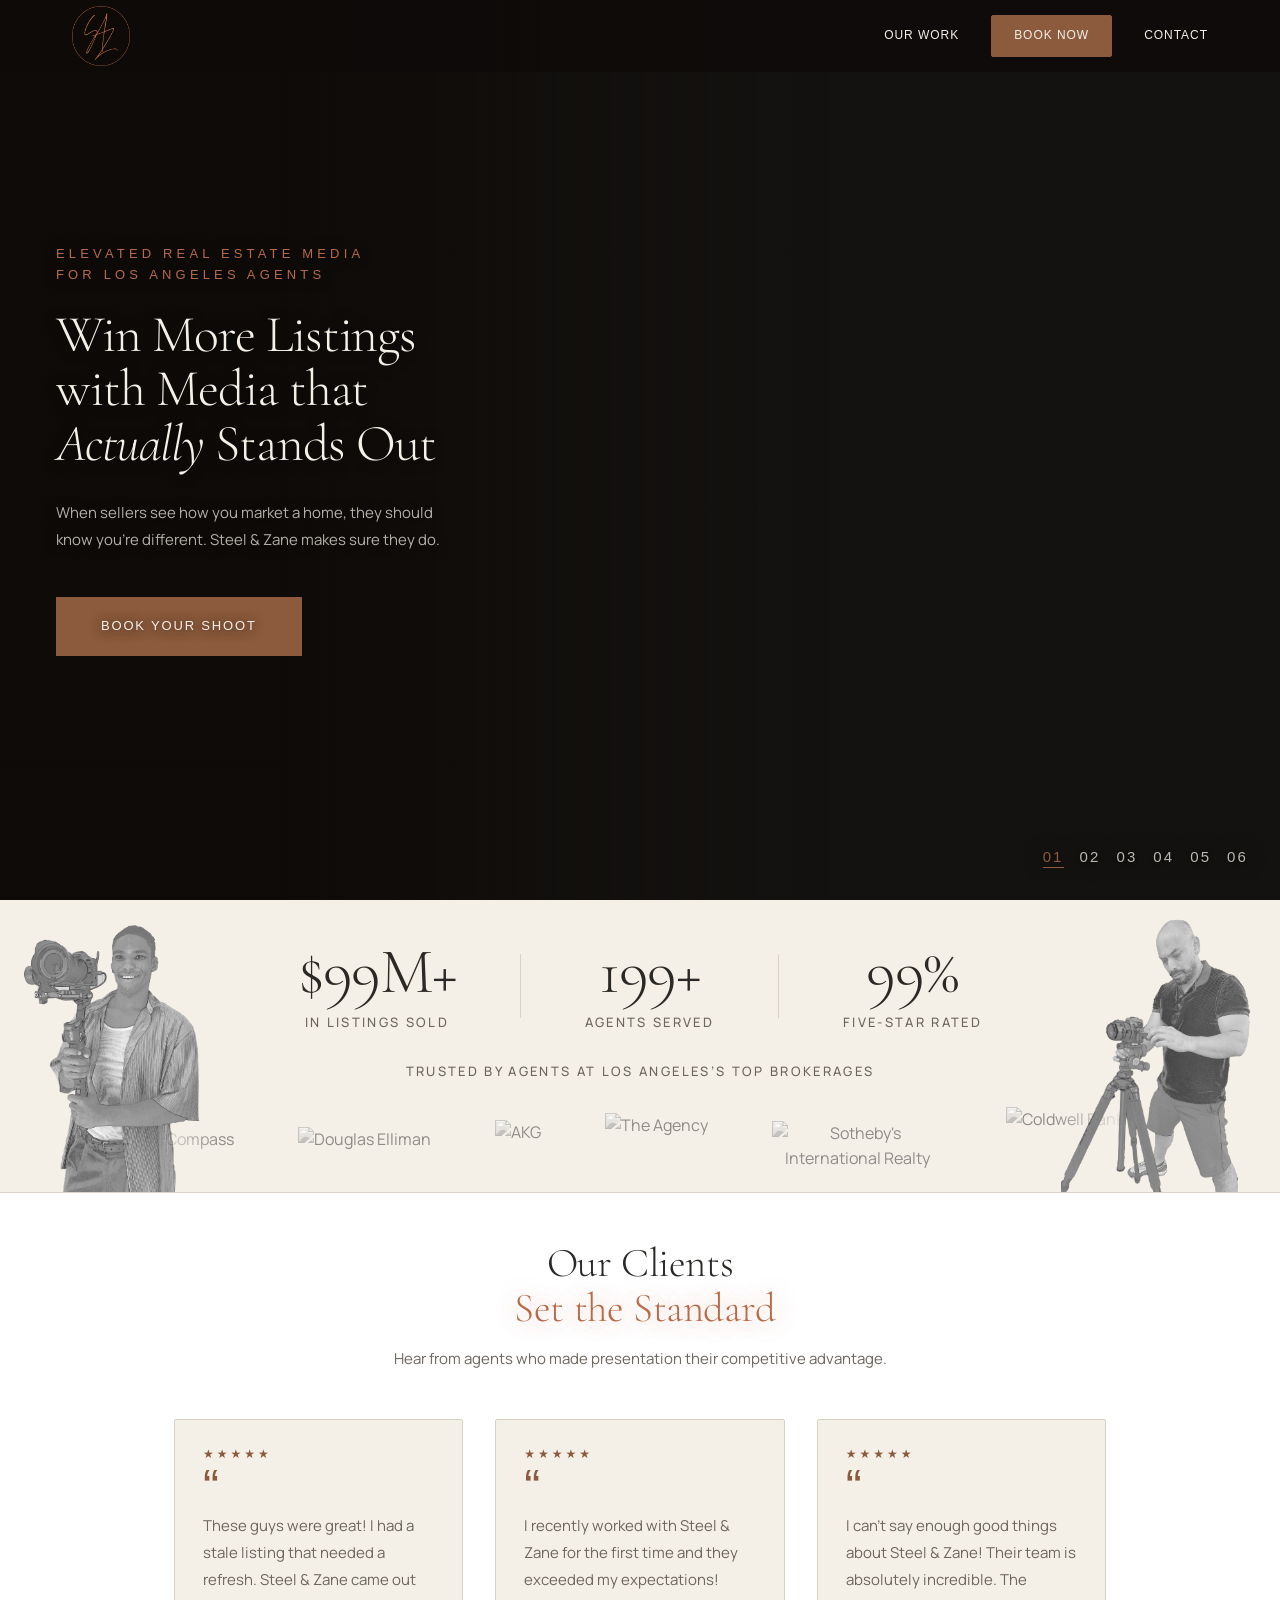
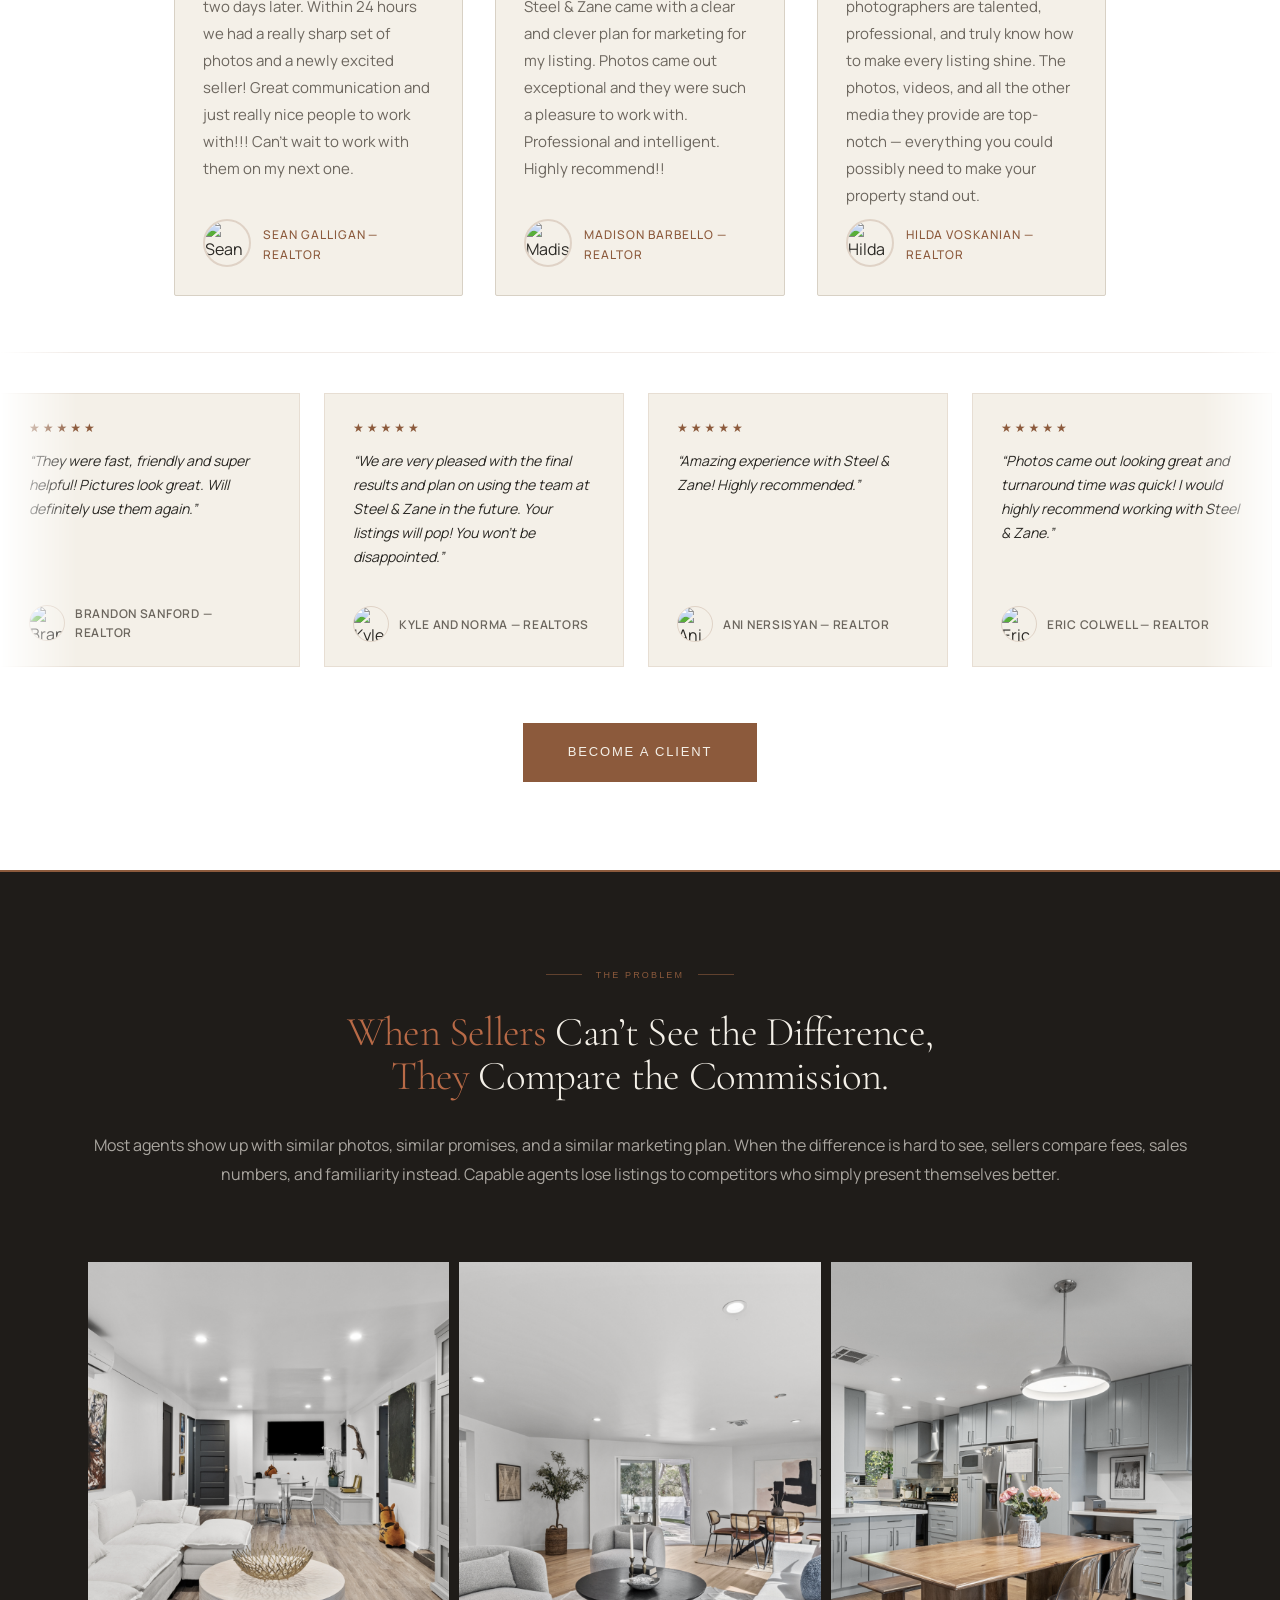
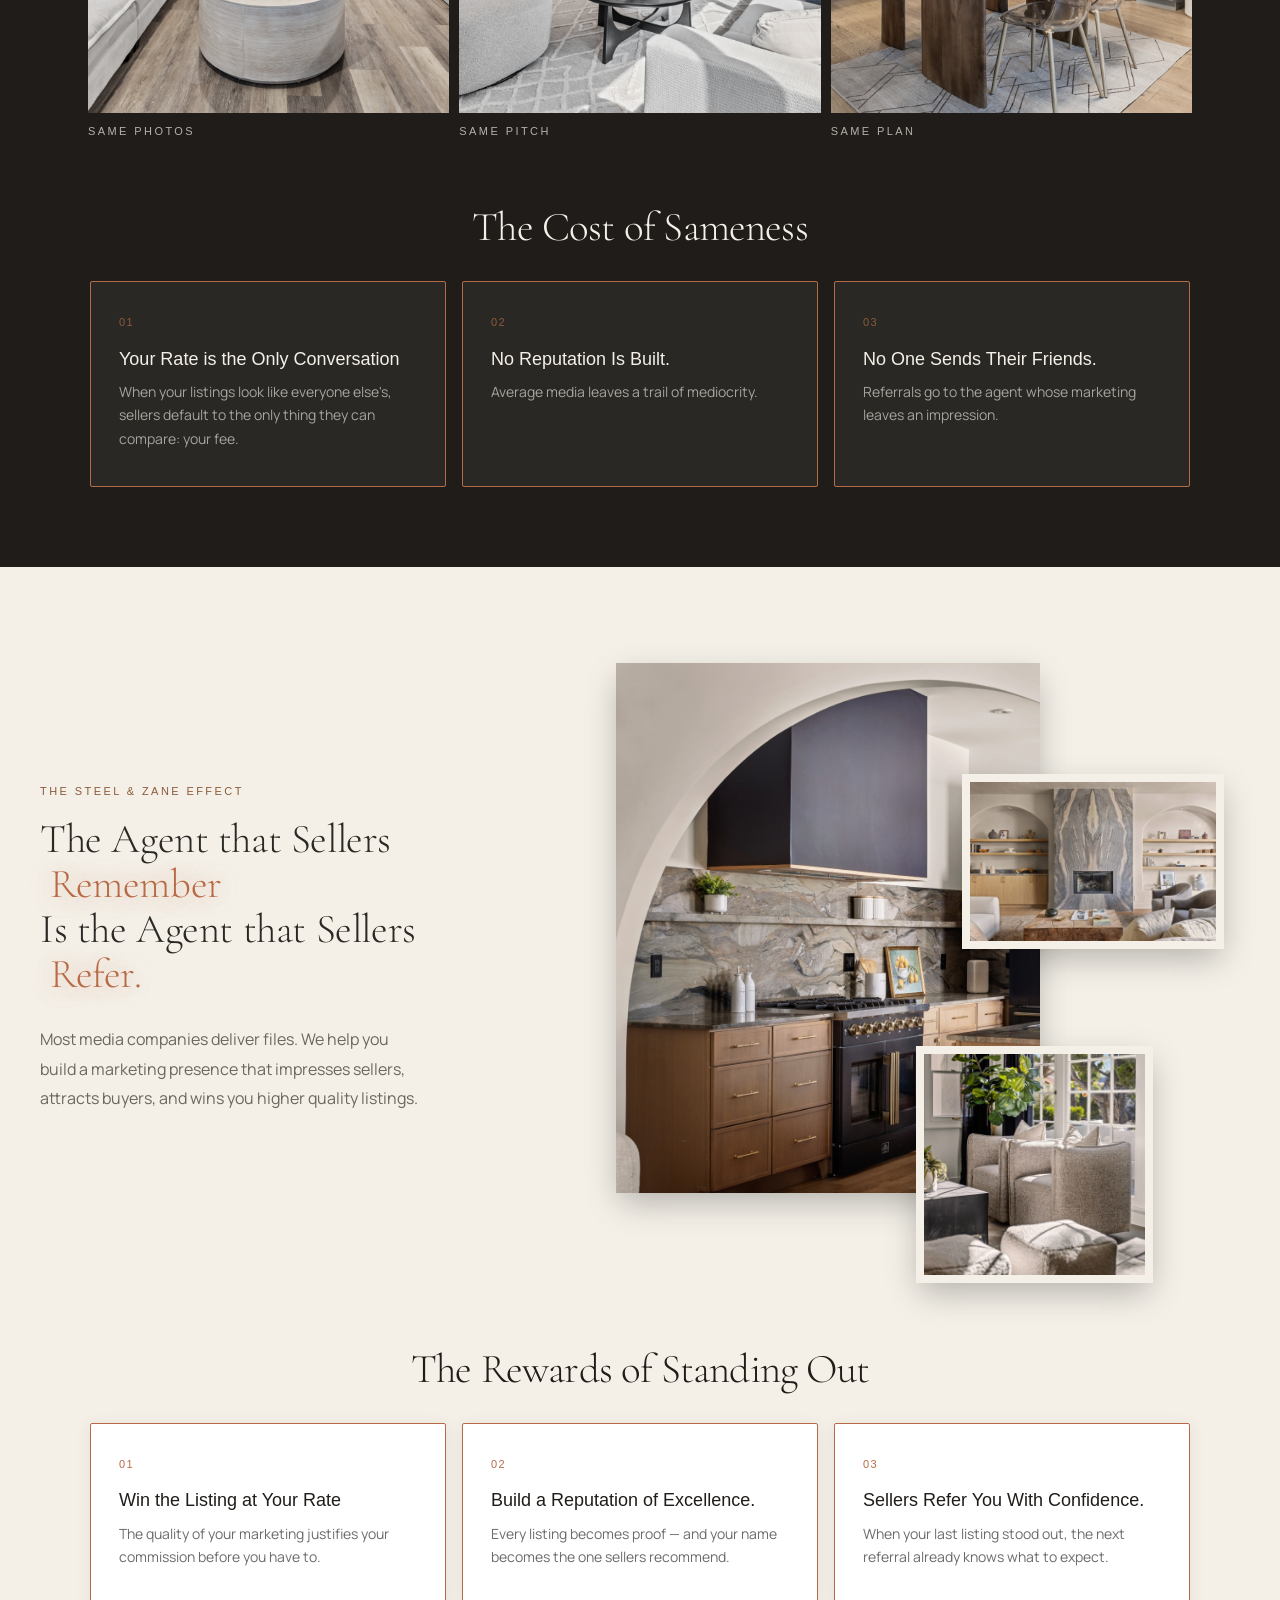
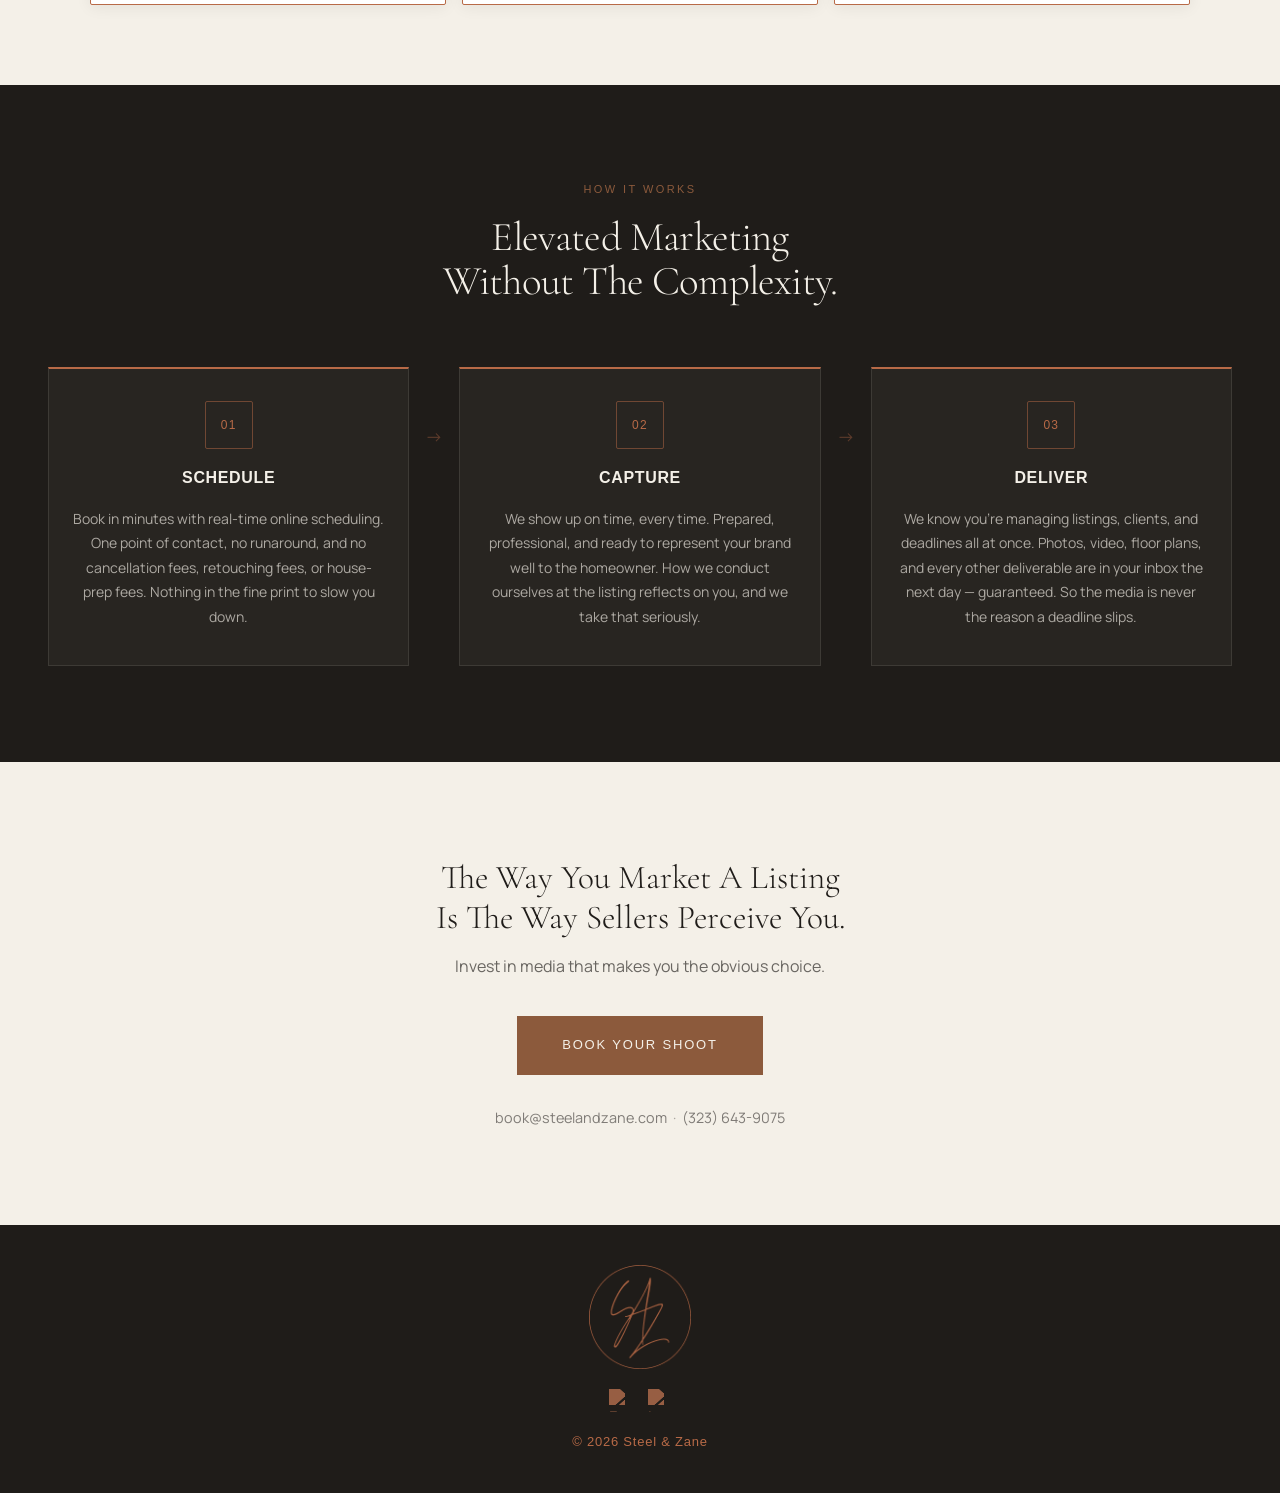
==== commit b7c47138: "footer changed" ====
--- a/public/index.html
+++ b/public/index.html
@@ -554,7 +554,7 @@
   <!-- FOOTER -->
   <footer class="site-footer">
     <div class="footer-inner">
-      <img src="images/Logo%20Files/signature%20with%20circle%20on%20transparent.png" alt="Steel &amp; Zane" class="footer-logo">
+      <a href="#"><img src="images/Logo%20Files/signature%20with%20circle%20on%20transparent.png" alt="Steel &amp; Zane" class="footer-logo"></a>
       <div class="footer-socials">
         <a href="https://www.facebook.com/steelandzane" target="_blank" rel="noopener noreferrer" aria-label="Facebook">
           <img src="https://static.wixstatic.com/media/23fd2a2be53141ed810f4d3dcdcd01fa.png" alt="Facebook" width="23" height="23">
@@ -563,7 +563,7 @@
           <img src="https://static.wixstatic.com/media/81af6121f84c41a5b4391d7d37fce12a.png" alt="Instagram" width="23" height="23">
         </a>
       </div>
-      <p class="footer-copy">&copy; 2025 Steel &amp; Zane</p>
+      <p class="footer-copy">&copy; 2026 Steel &amp; Zane</p>
     </div>
   </footer>
 
--- a/public/style.css
+++ b/public/style.css
@@ -177,7 +177,7 @@
 }
 
 .logo-img {
-  height: 44px;
+  height: 60px;
   width: auto;
   display: block;
 }
@@ -892,7 +892,7 @@
 }
 
 .footer-logo {
-  height: 52px;
+  height: 104px;
   width: auto;
   object-fit: contain;
   opacity: 0.9;
@@ -914,13 +914,13 @@
 }
 
 .footer-socials img {
-  filter: brightness(10);
+  filter: brightness(0) invert(49%) sepia(38%) saturate(639%) hue-rotate(334deg) brightness(96%) contrast(88%);
 }
 
 .footer-copy {
   font-family: var(--font-heading);
   font-size: 13px;
-  color: rgba(255,255,255,0.5);
+  color: var(--terracotta);
   letter-spacing: 0.06em;
 }
 
@@ -2690,7 +2690,7 @@
   background: var(--bronze);
   border-bottom: none;
   padding: 20px 32px;
-  min-height: 80px;
+  min-height: 120px;
   text-align: center;
 }
 
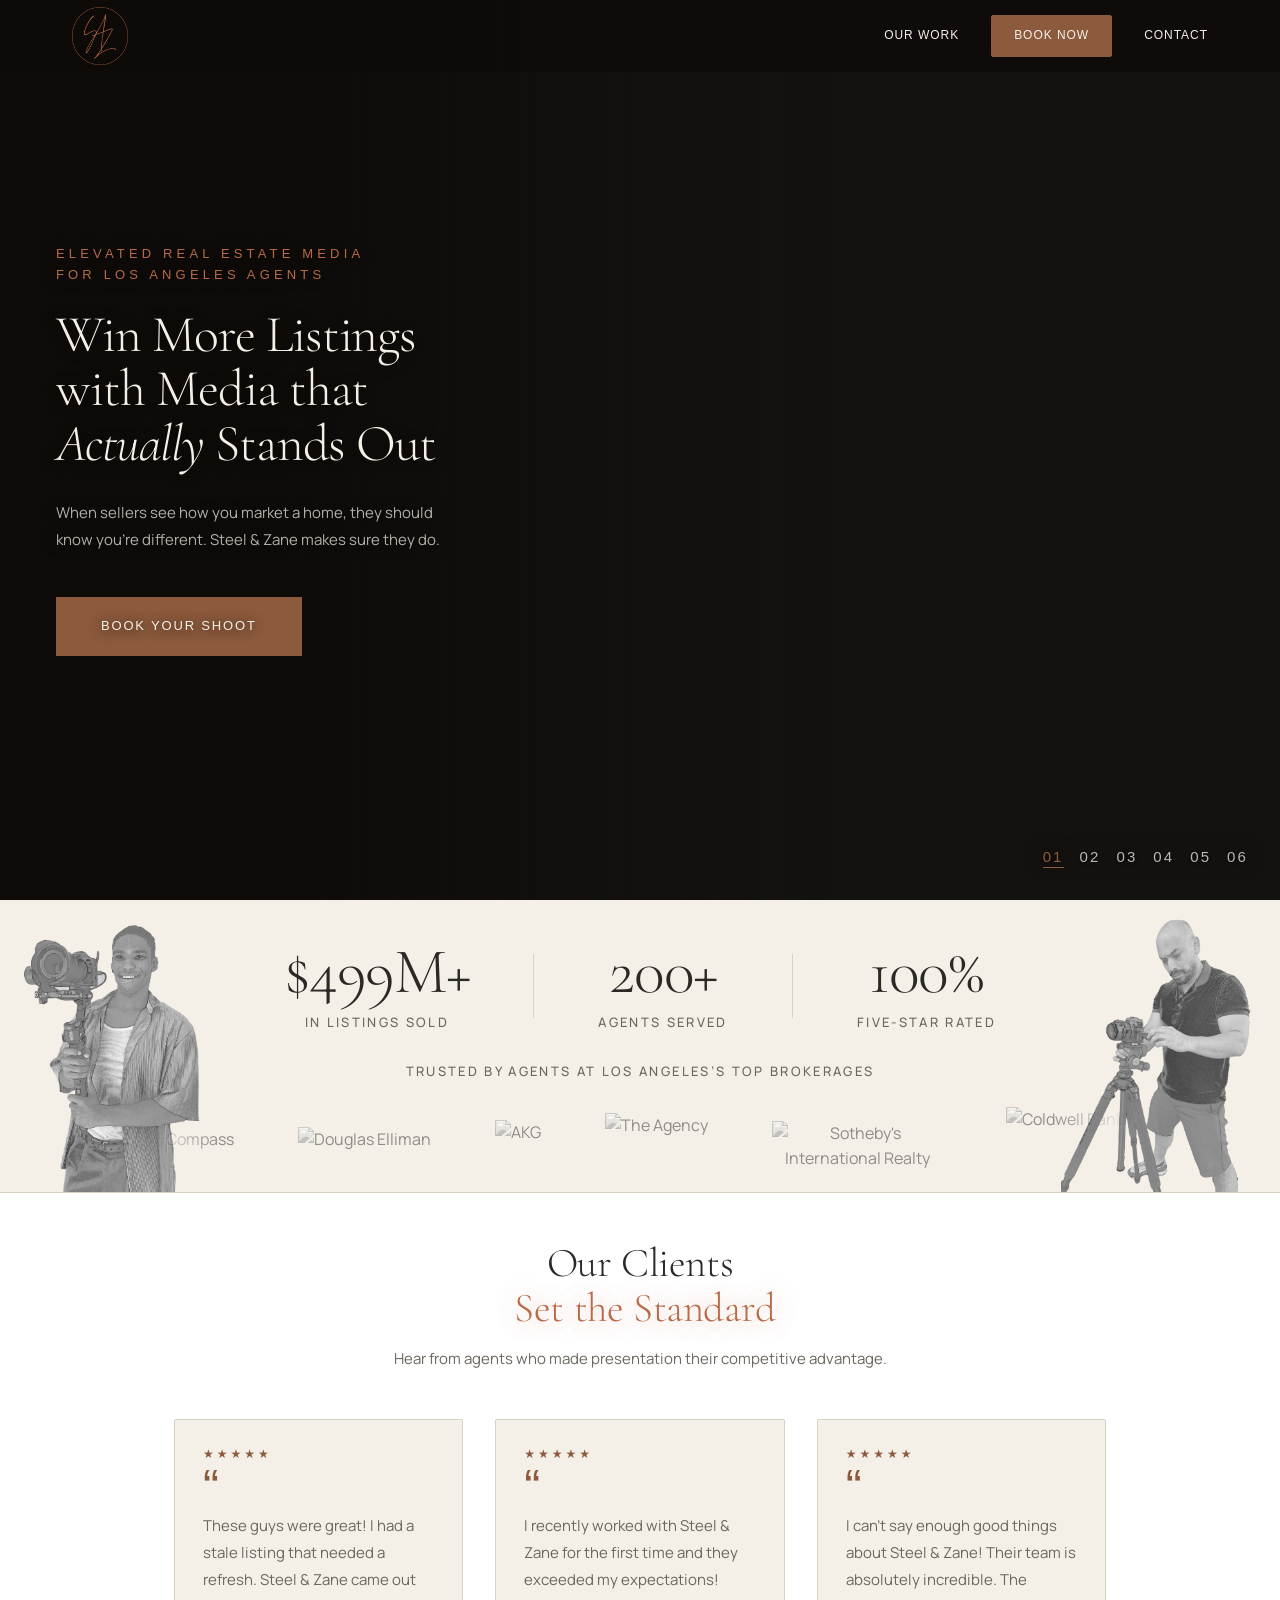
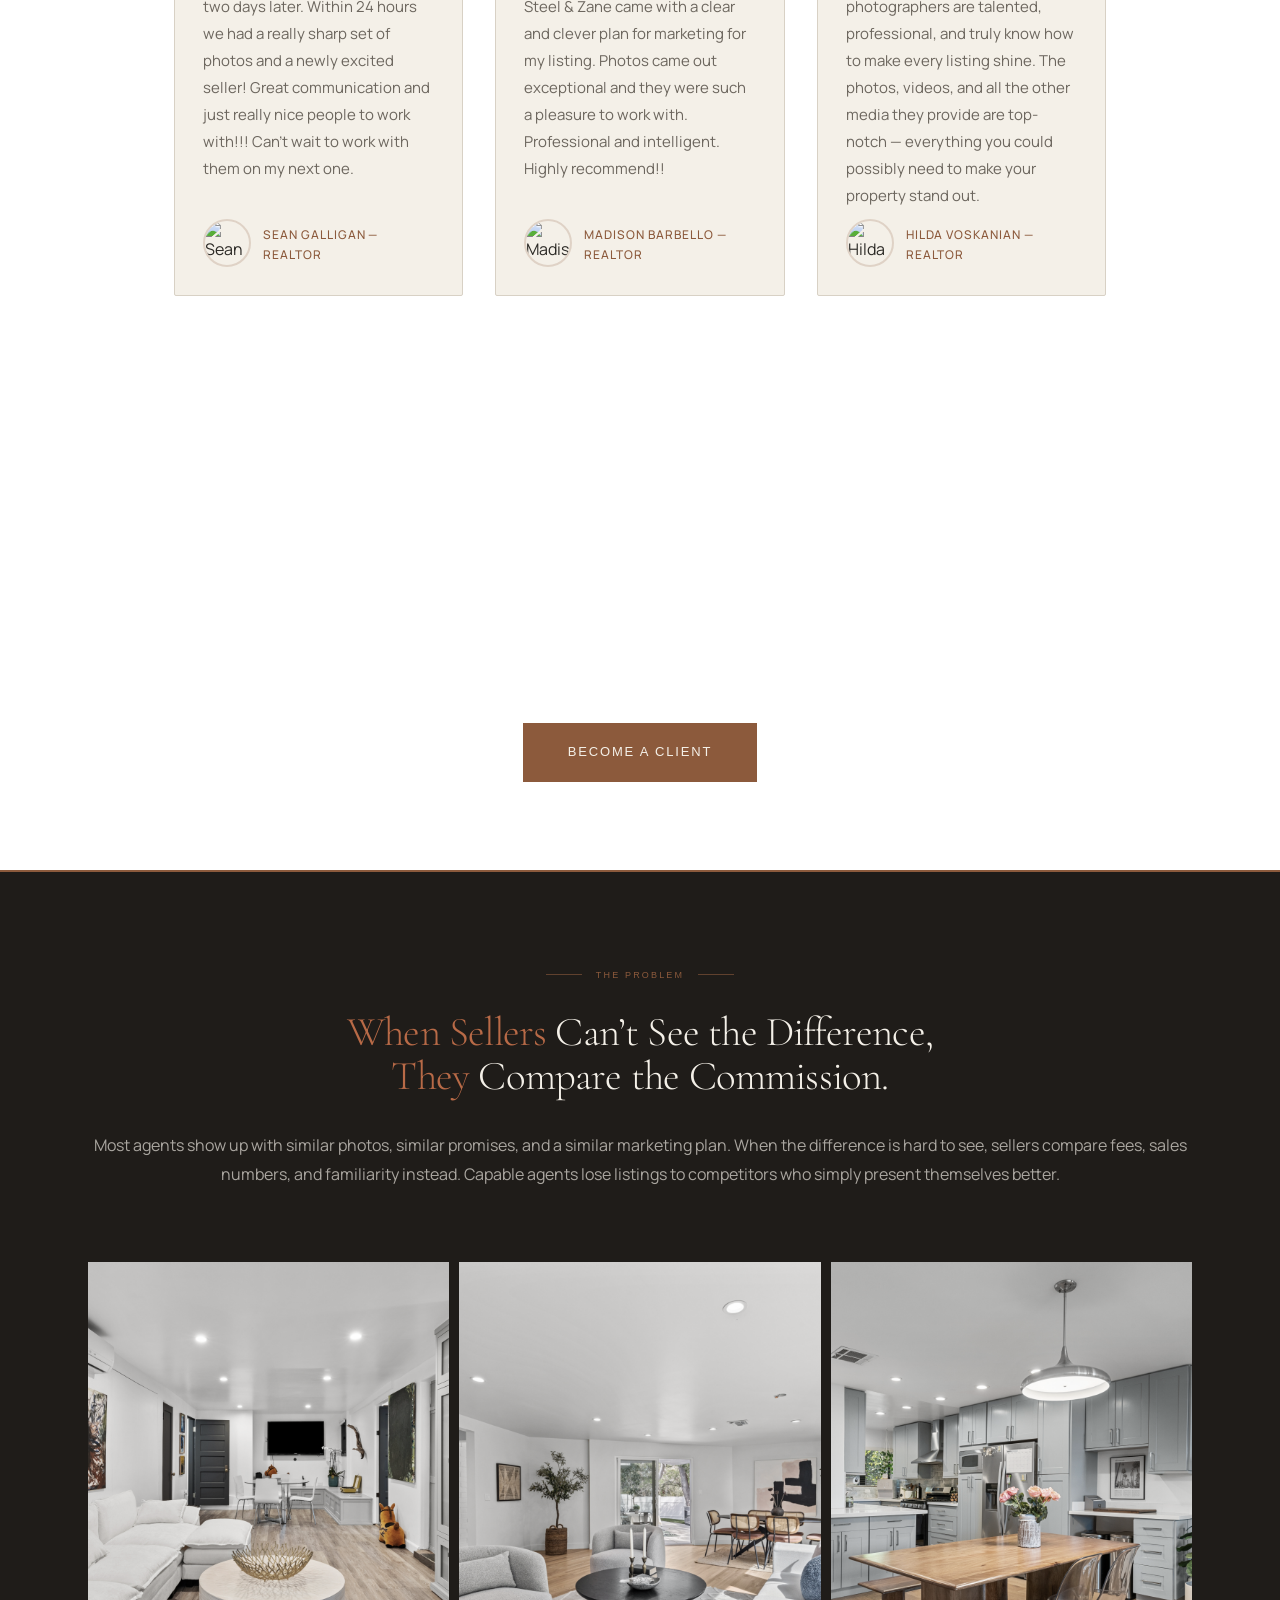
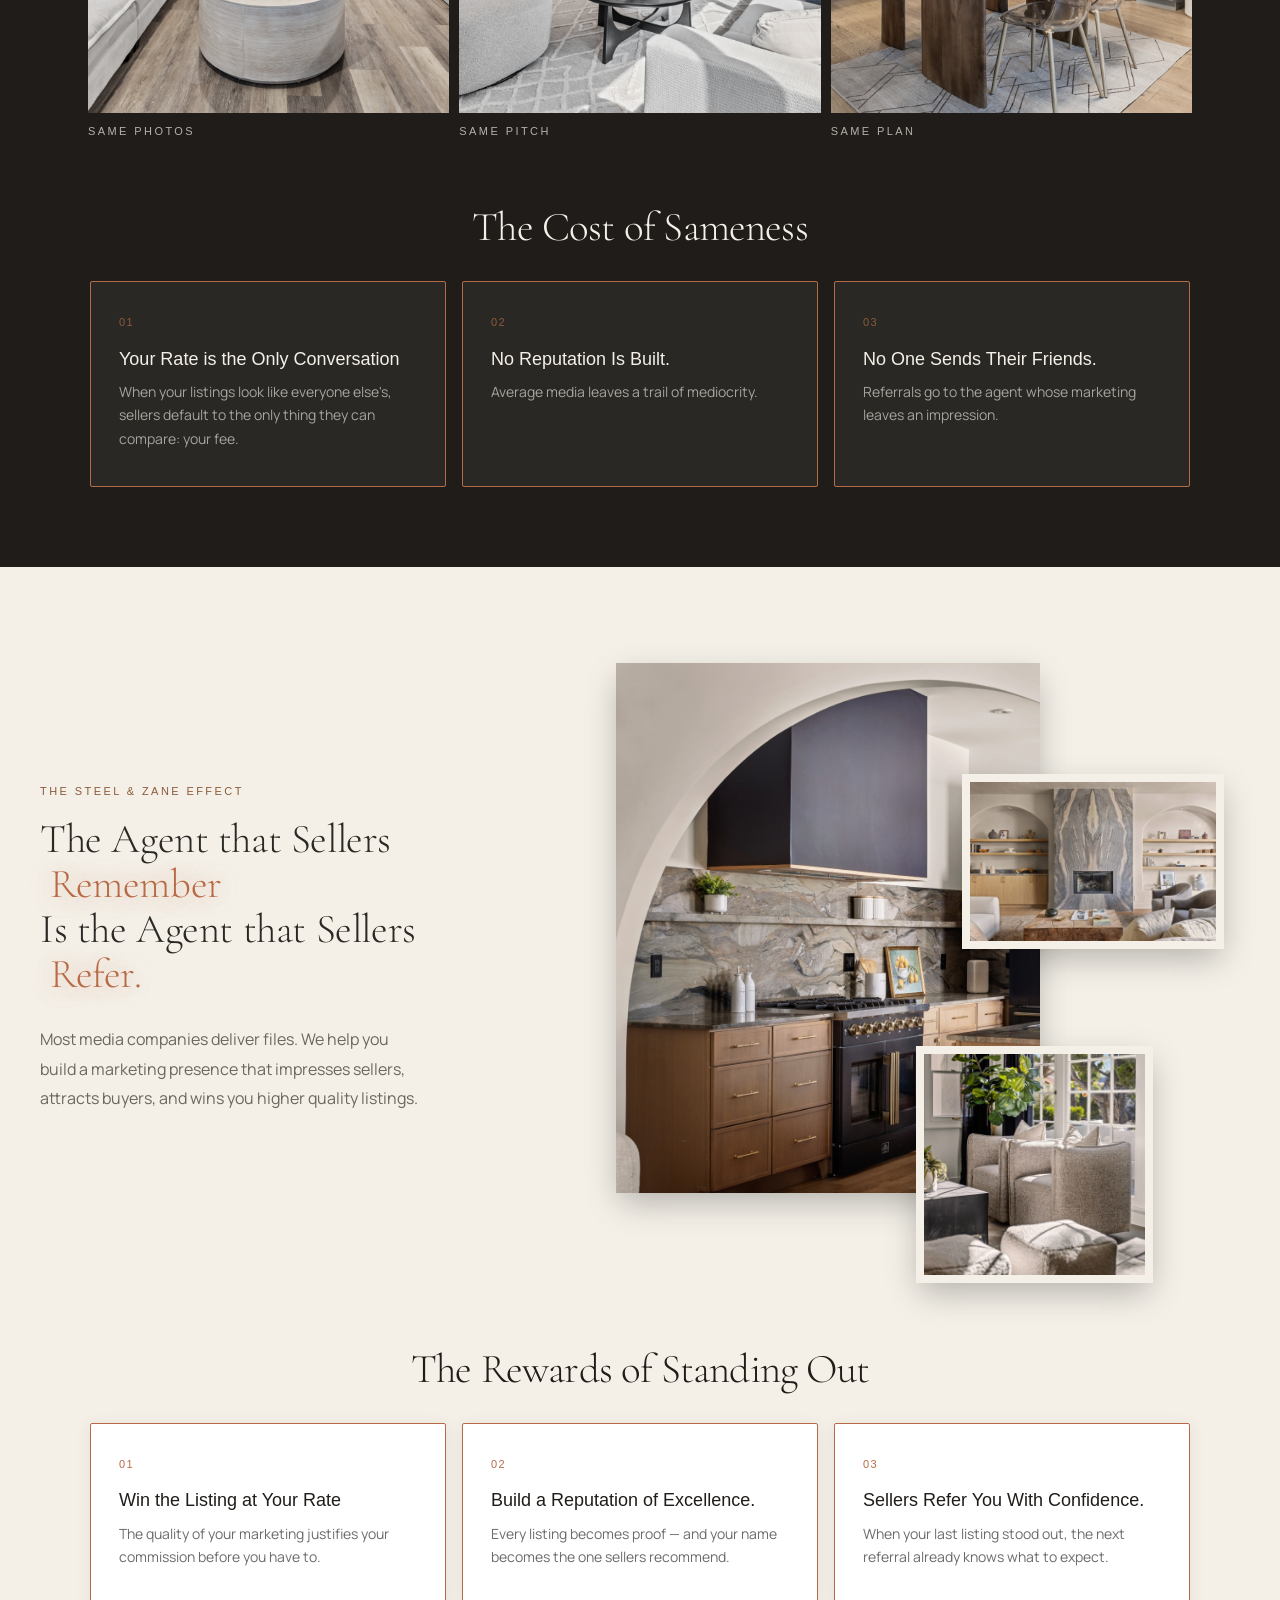
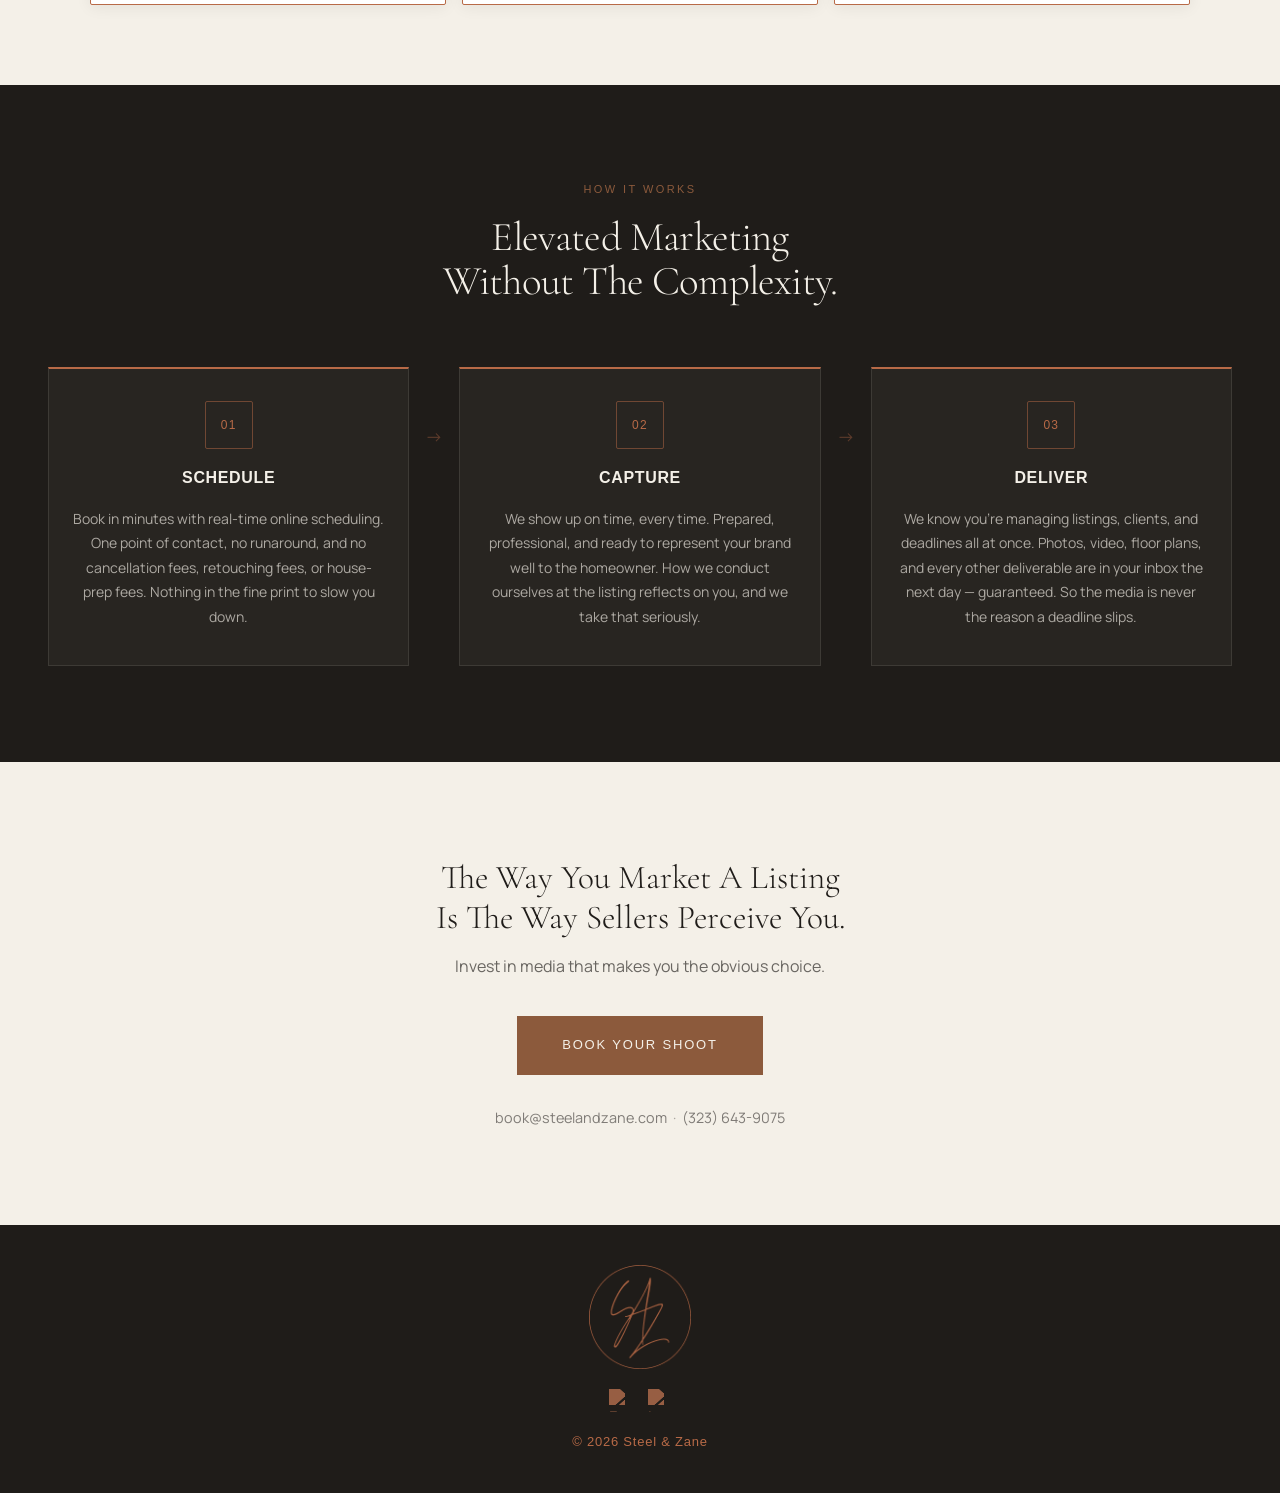
==== commit 41a35431: "100m changed to 500m" ====
--- a/public/index.html
+++ b/public/index.html
@@ -77,7 +77,7 @@
     <div class="credibility-stats">
       <div class="stat-item reveal-pop" data-delay="0">
         <div class="stat-number-wrap">
-          <span class="stat-number" data-prefix="$" data-target="100">$100</span><span class="stat-suffix">M+</span>
+          <span class="stat-number" data-prefix="$" data-target="500">$500</span><span class="stat-suffix">M+</span>
         </div>
         <span class="stat-label">In Listings Sold</span>
       </div>
--- a/public/style.css
+++ b/public/style.css
@@ -177,7 +177,7 @@
 }
 
 .logo-img {
-  height: 60px;
+  height: 58px;
   width: auto;
   display: block;
 }
@@ -2696,9 +2696,15 @@
 
 .choose-logo-link {
   position: absolute;
-  top: 20px;
+  top: 50%;
   left: 32px;
+  transform: translateY(-50%);
   display: block;
+}
+
+.choose-logo-link .logo-img {
+  height: 87px;
+  filter: brightness(0) invert(1);
 }
 
 .choose-eyebrow {
@@ -3003,6 +3009,9 @@
   .choose-question-card {
     padding: 20px 20px 18px;
   }
+  .choose-logo-link {
+    display: none;
+  }
   .choose-panel--standard {
     border-left: none;
     border-top: 1px solid rgba(244, 240, 232, 0.08);
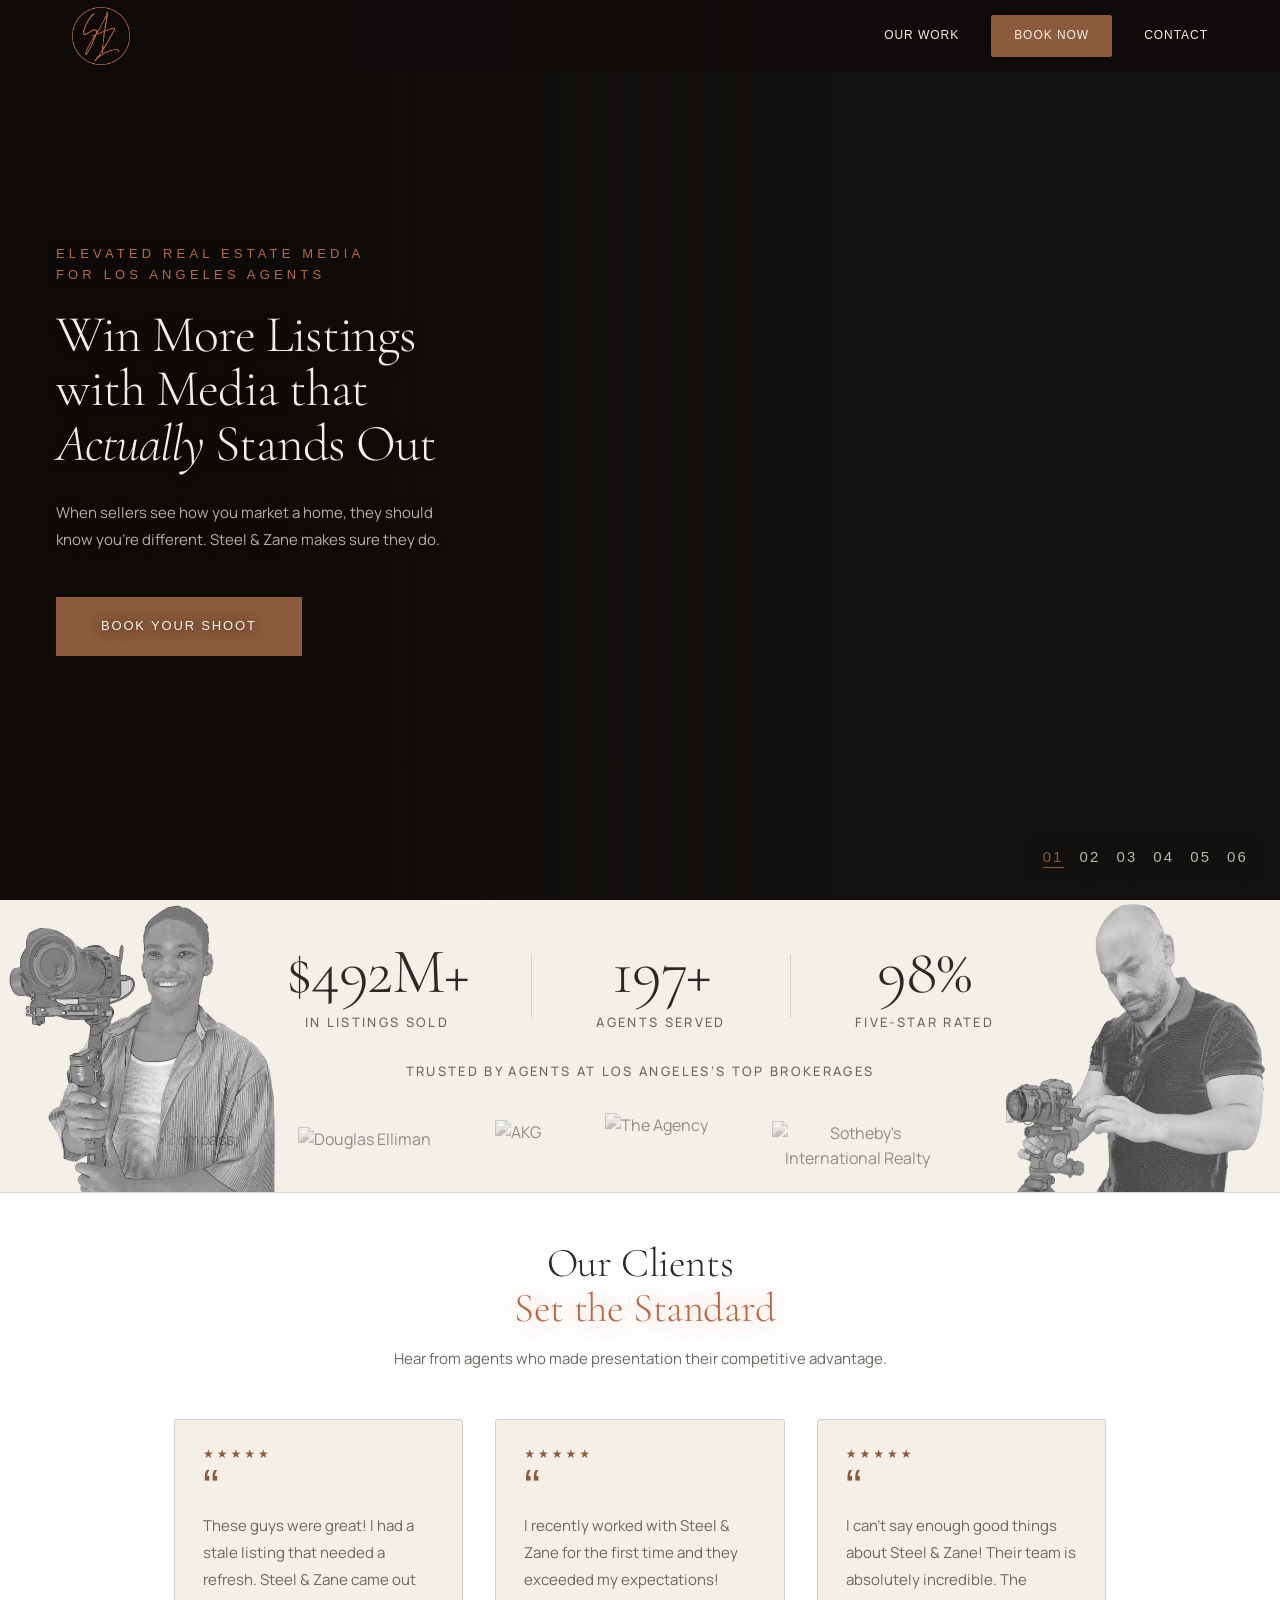
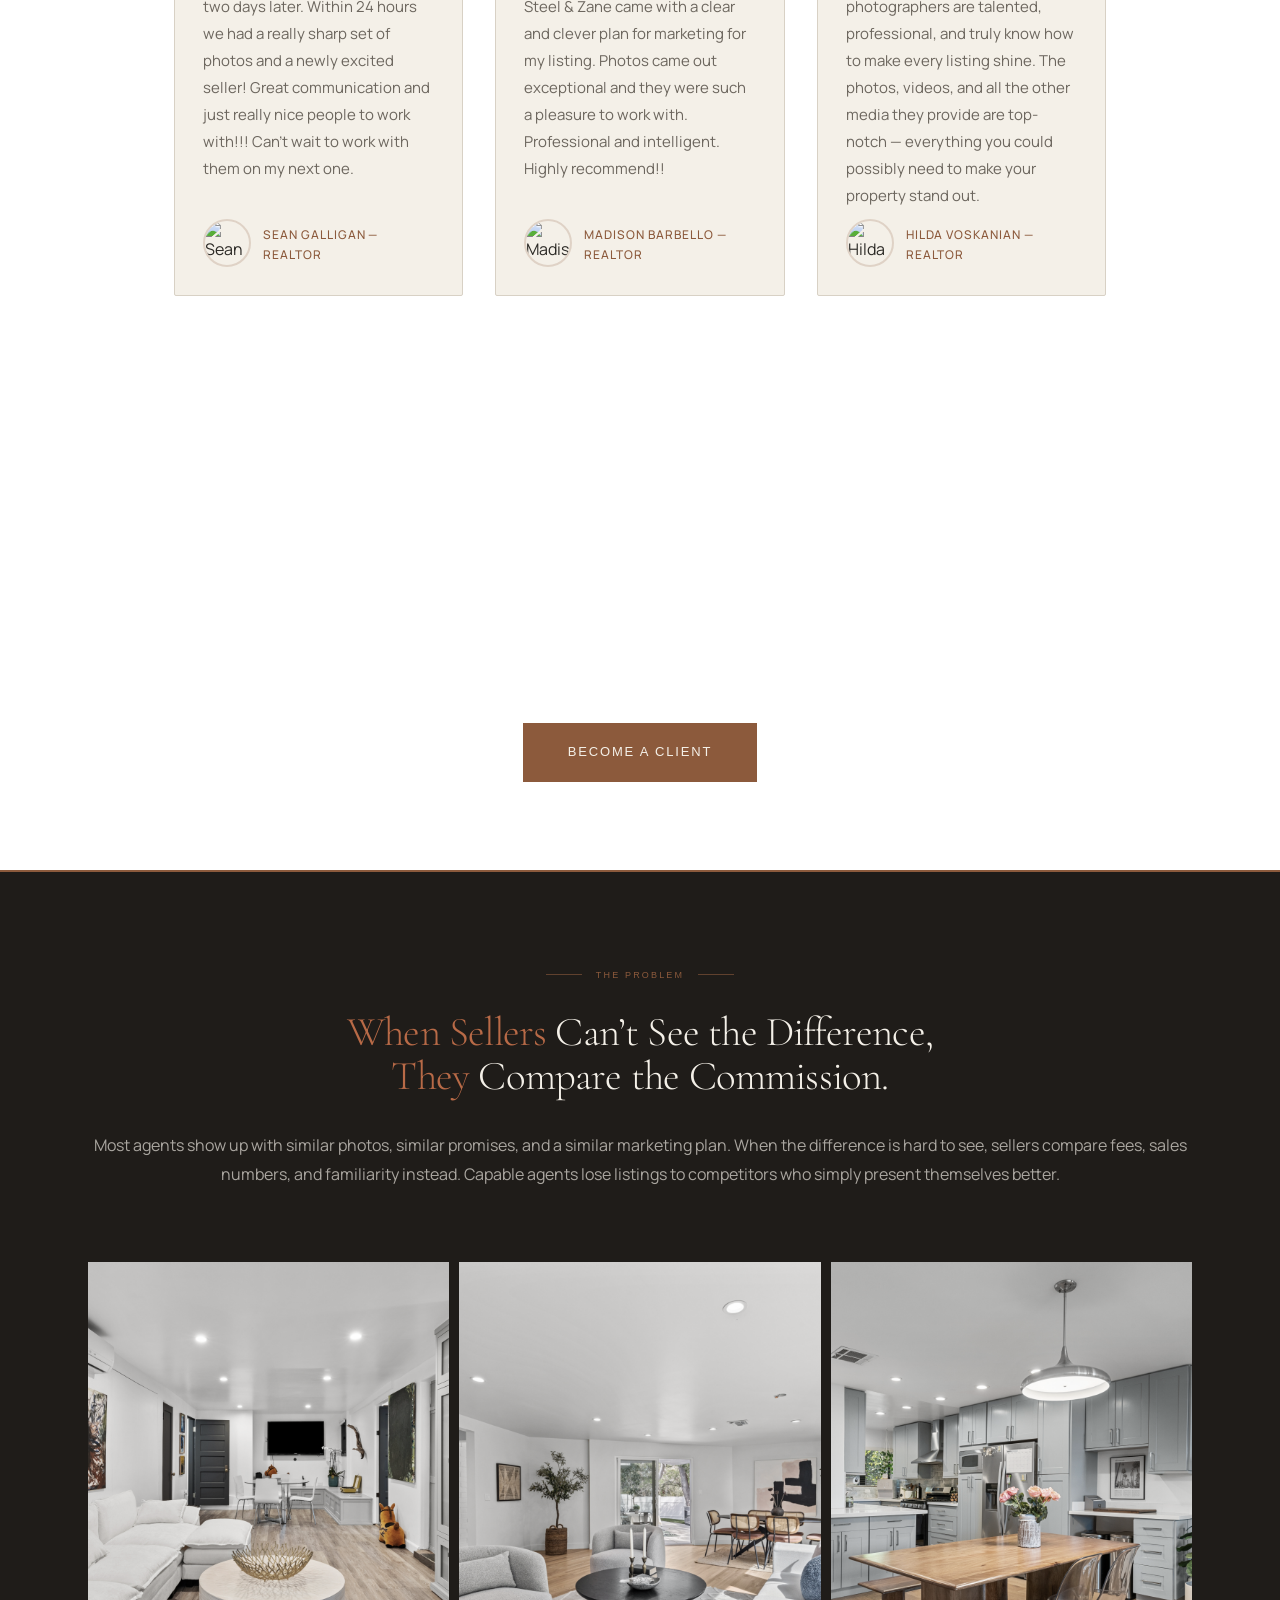
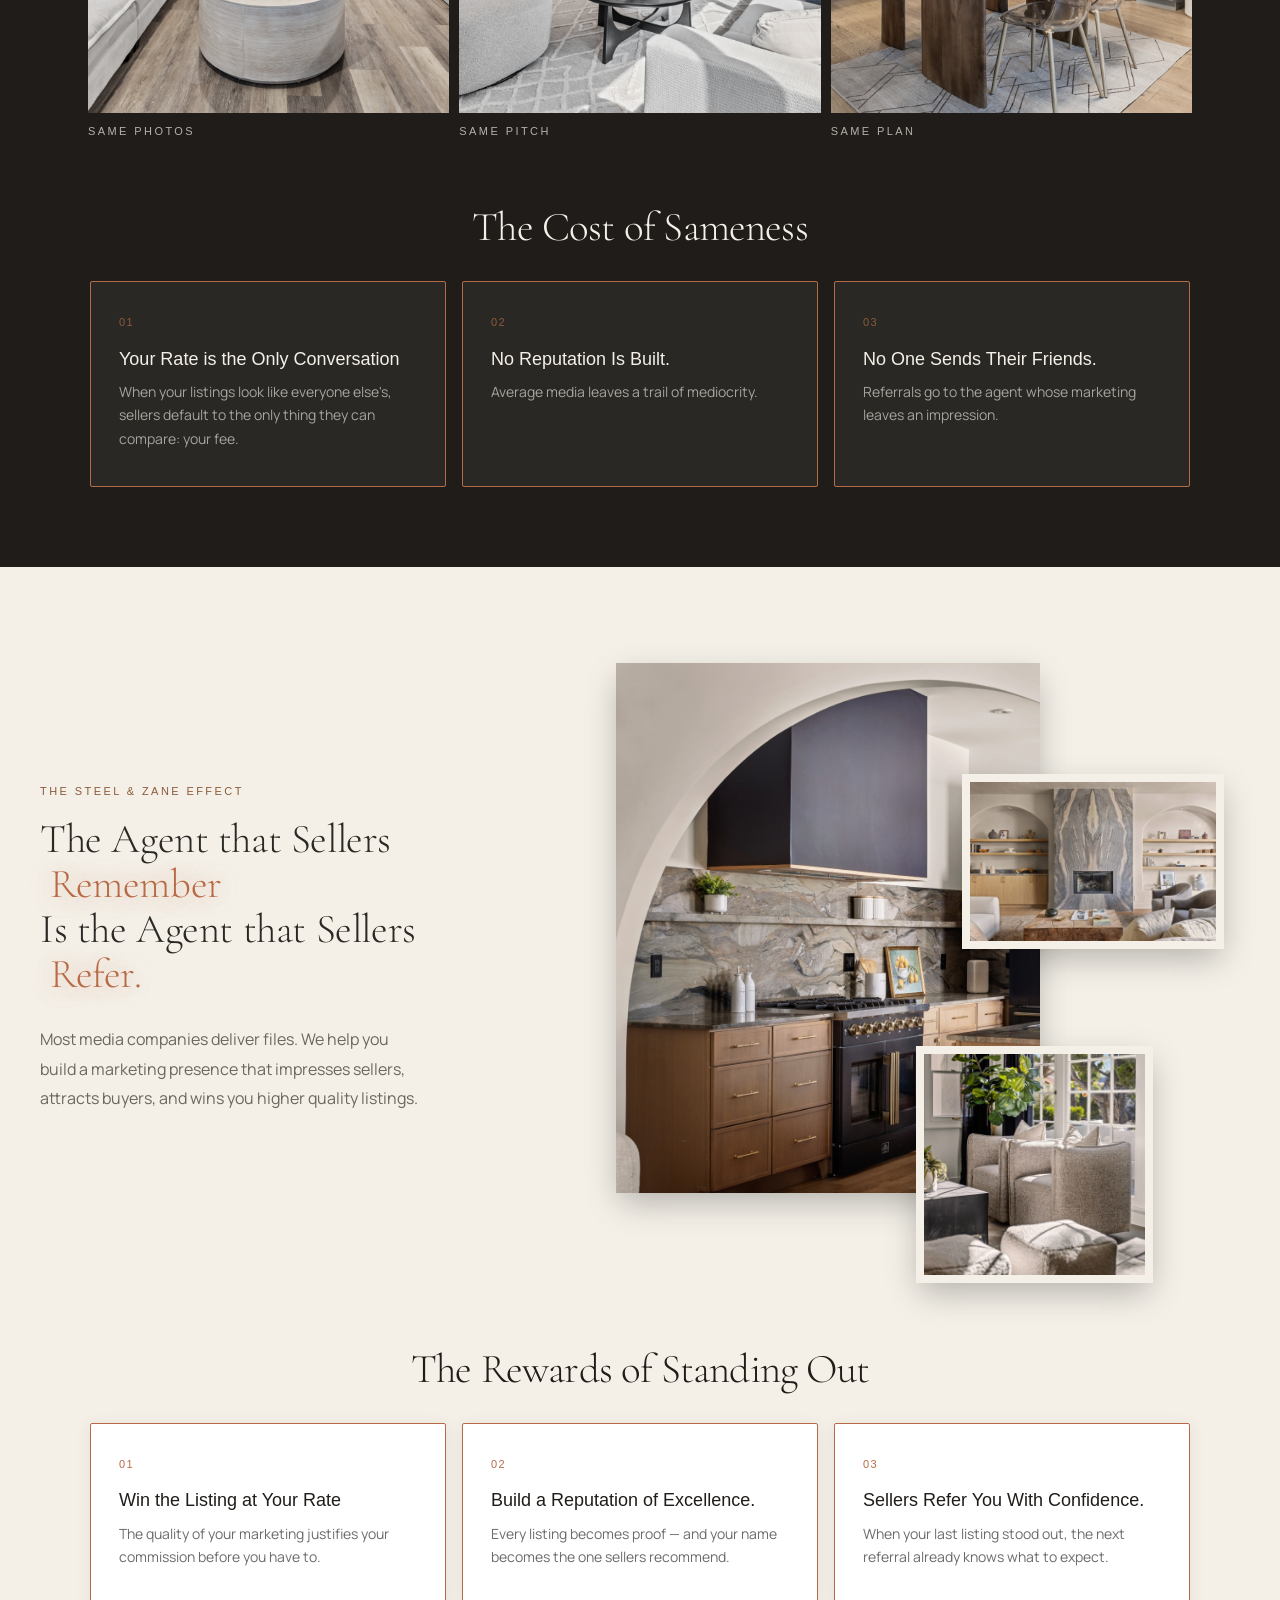
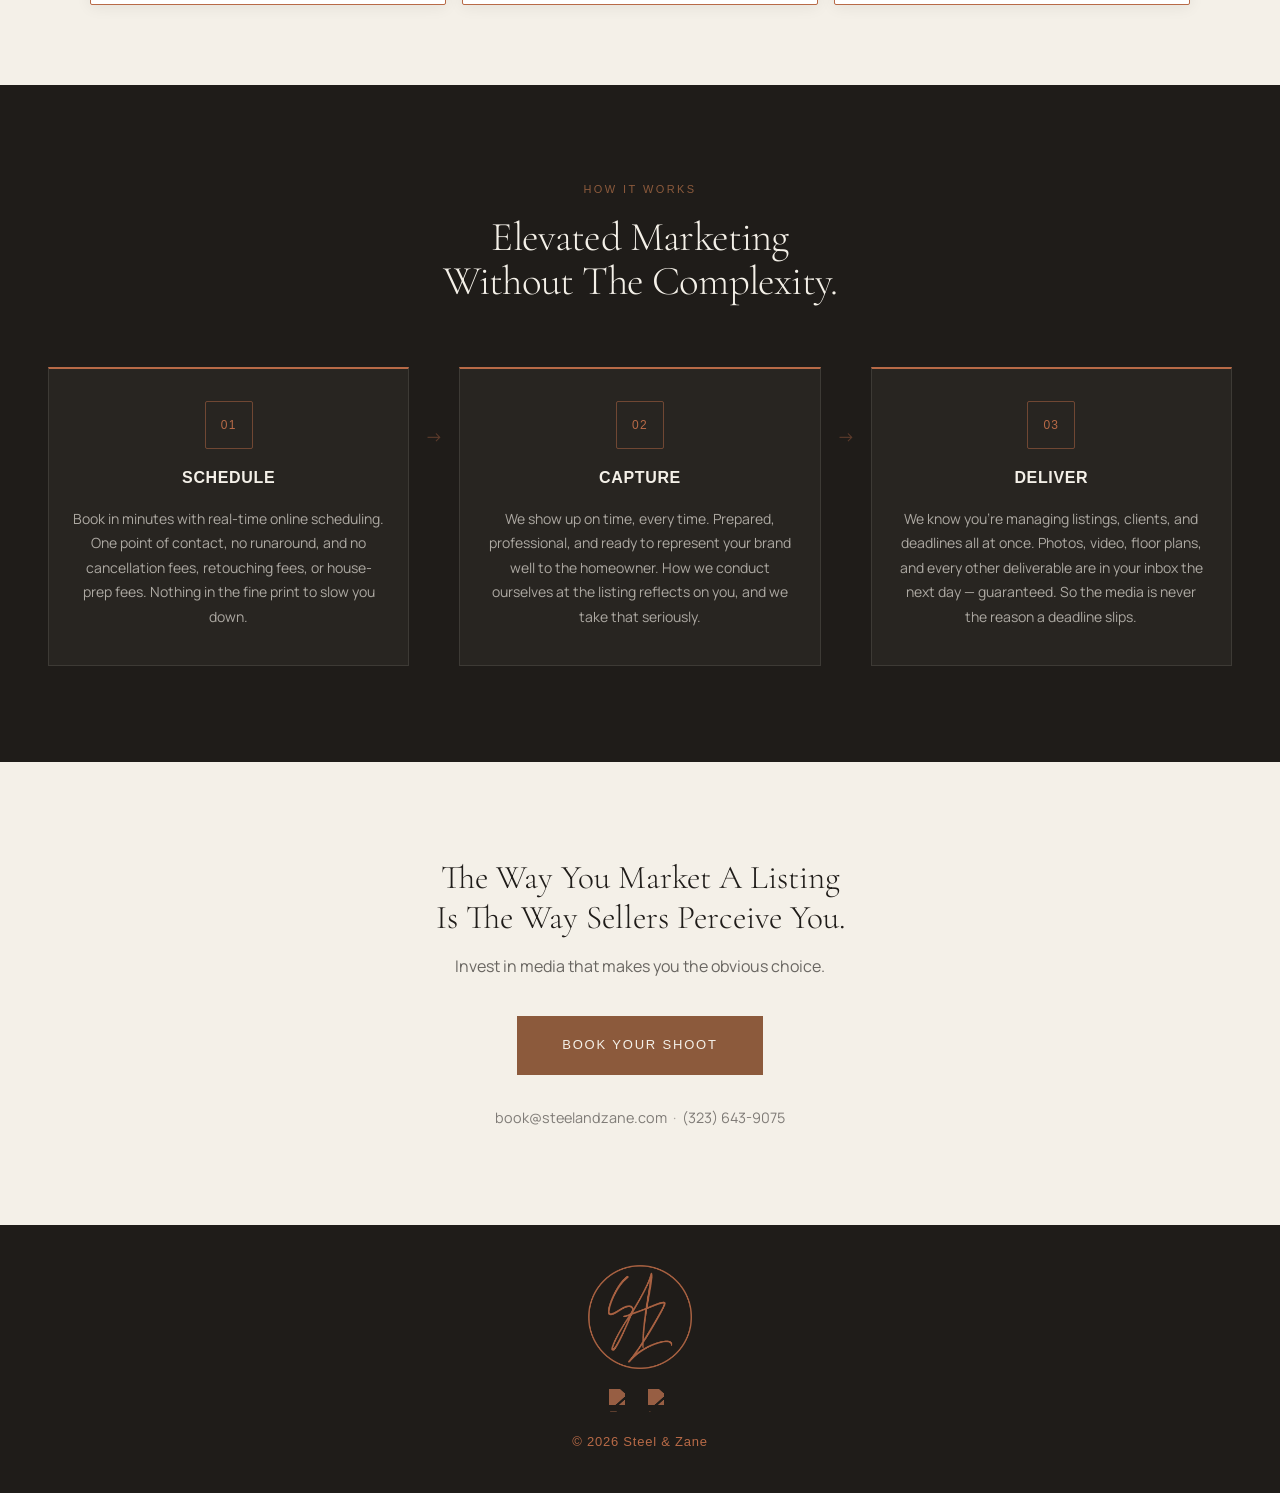
==== commit 1c743e79: "new logo" ====
--- a/public/index.html
+++ b/public/index.html
@@ -24,7 +24,7 @@
   <header class="site-header" id="top">
     <div class="header-inner">
       <a href="#" class="logo-link">
-        <img class="logo-img" src="images/Logo%20Files/signature%20with%20circle%20on%20transparent.png" alt="Steel &amp; Zane">
+        <img class="logo-img" src="images/Logo%20Files/thicker%20signature%20logo%20with%20circle%20on%20transparent.png" alt="Steel &amp; Zane">
       </a>
       <button class="nav-toggle" aria-label="Toggle navigation" aria-expanded="false">
         <span></span><span></span><span></span>
@@ -554,7 +554,7 @@
   <!-- FOOTER -->
   <footer class="site-footer">
     <div class="footer-inner">
-      <a href="#"><img src="images/Logo%20Files/signature%20with%20circle%20on%20transparent.png" alt="Steel &amp; Zane" class="footer-logo"></a>
+      <a href="#"><img src="images/Logo%20Files/thicker%20signature%20logo%20with%20circle%20on%20transparent.png" alt="Steel &amp; Zane" class="footer-logo"></a>
       <div class="footer-socials">
         <a href="https://www.facebook.com/steelandzane" target="_blank" rel="noopener noreferrer" aria-label="Facebook">
           <img src="https://static.wixstatic.com/media/23fd2a2be53141ed810f4d3dcdcd01fa.png" alt="Facebook" width="23" height="23">
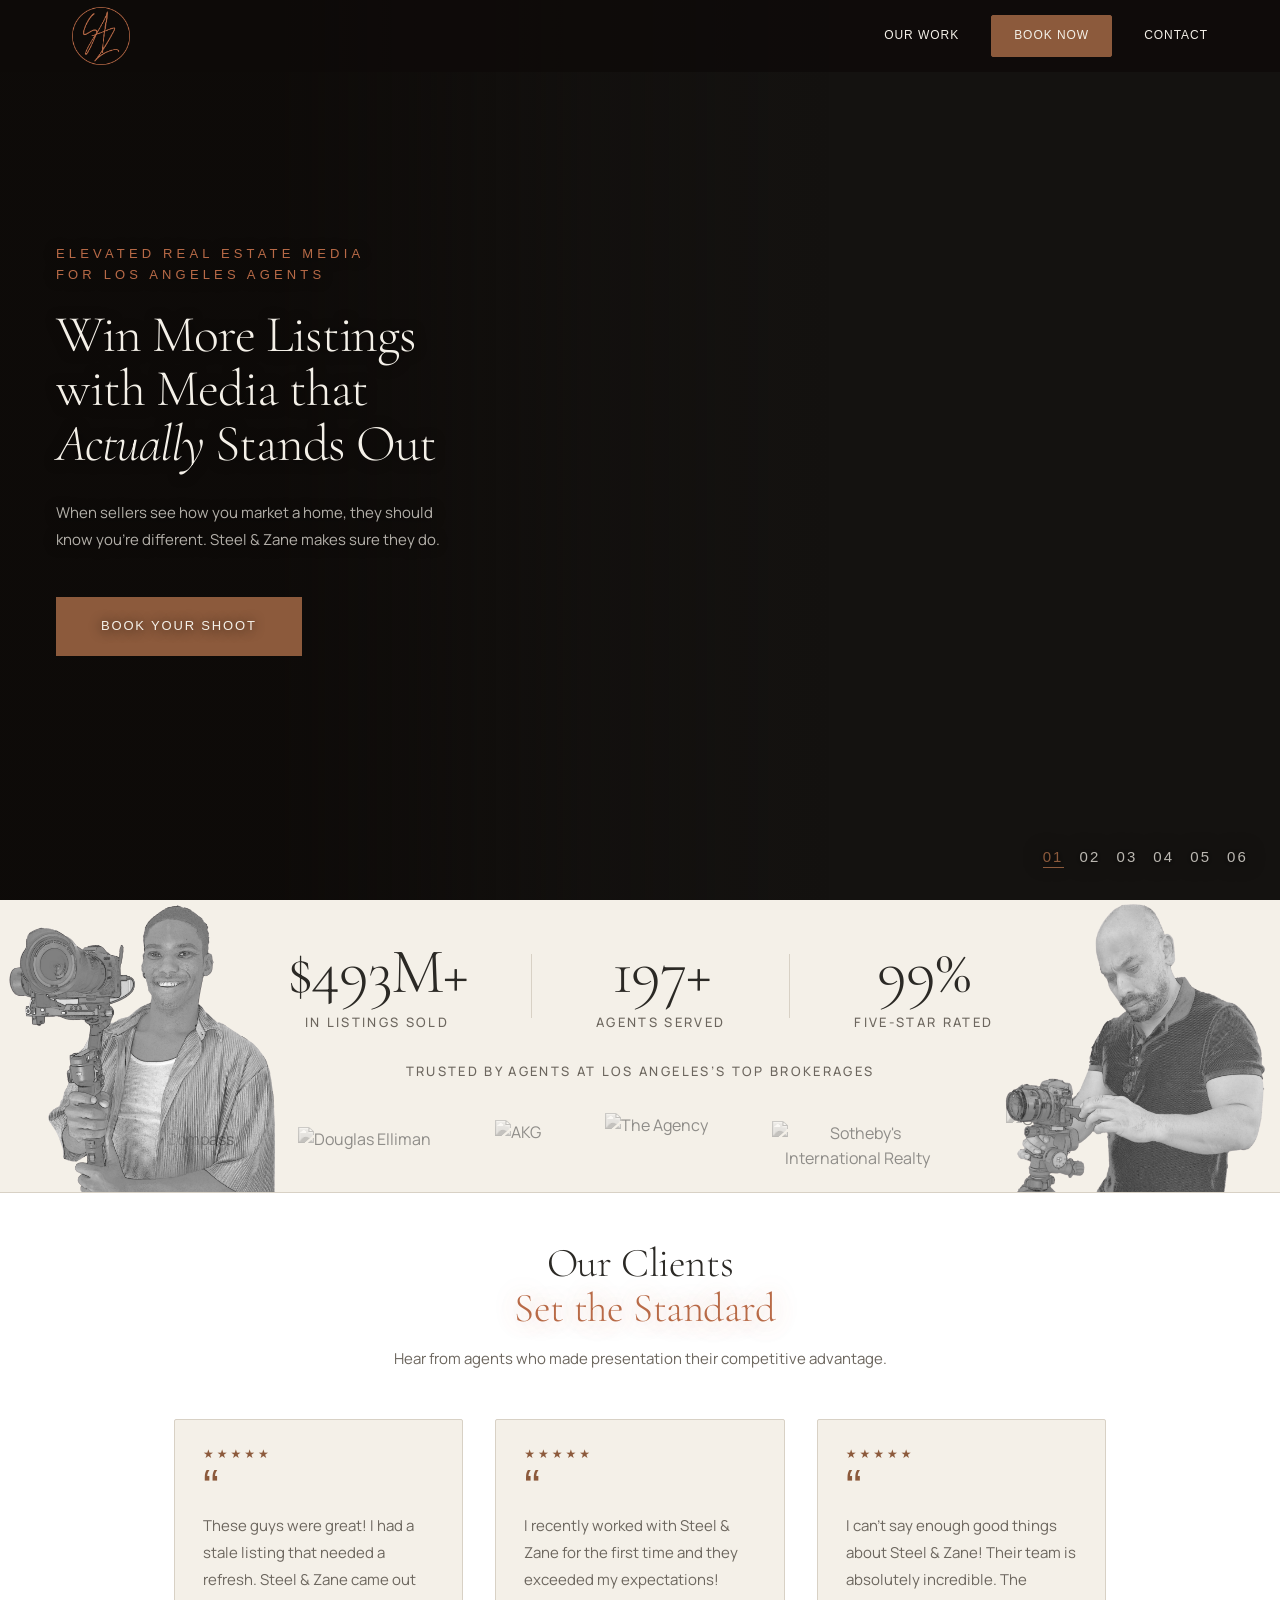
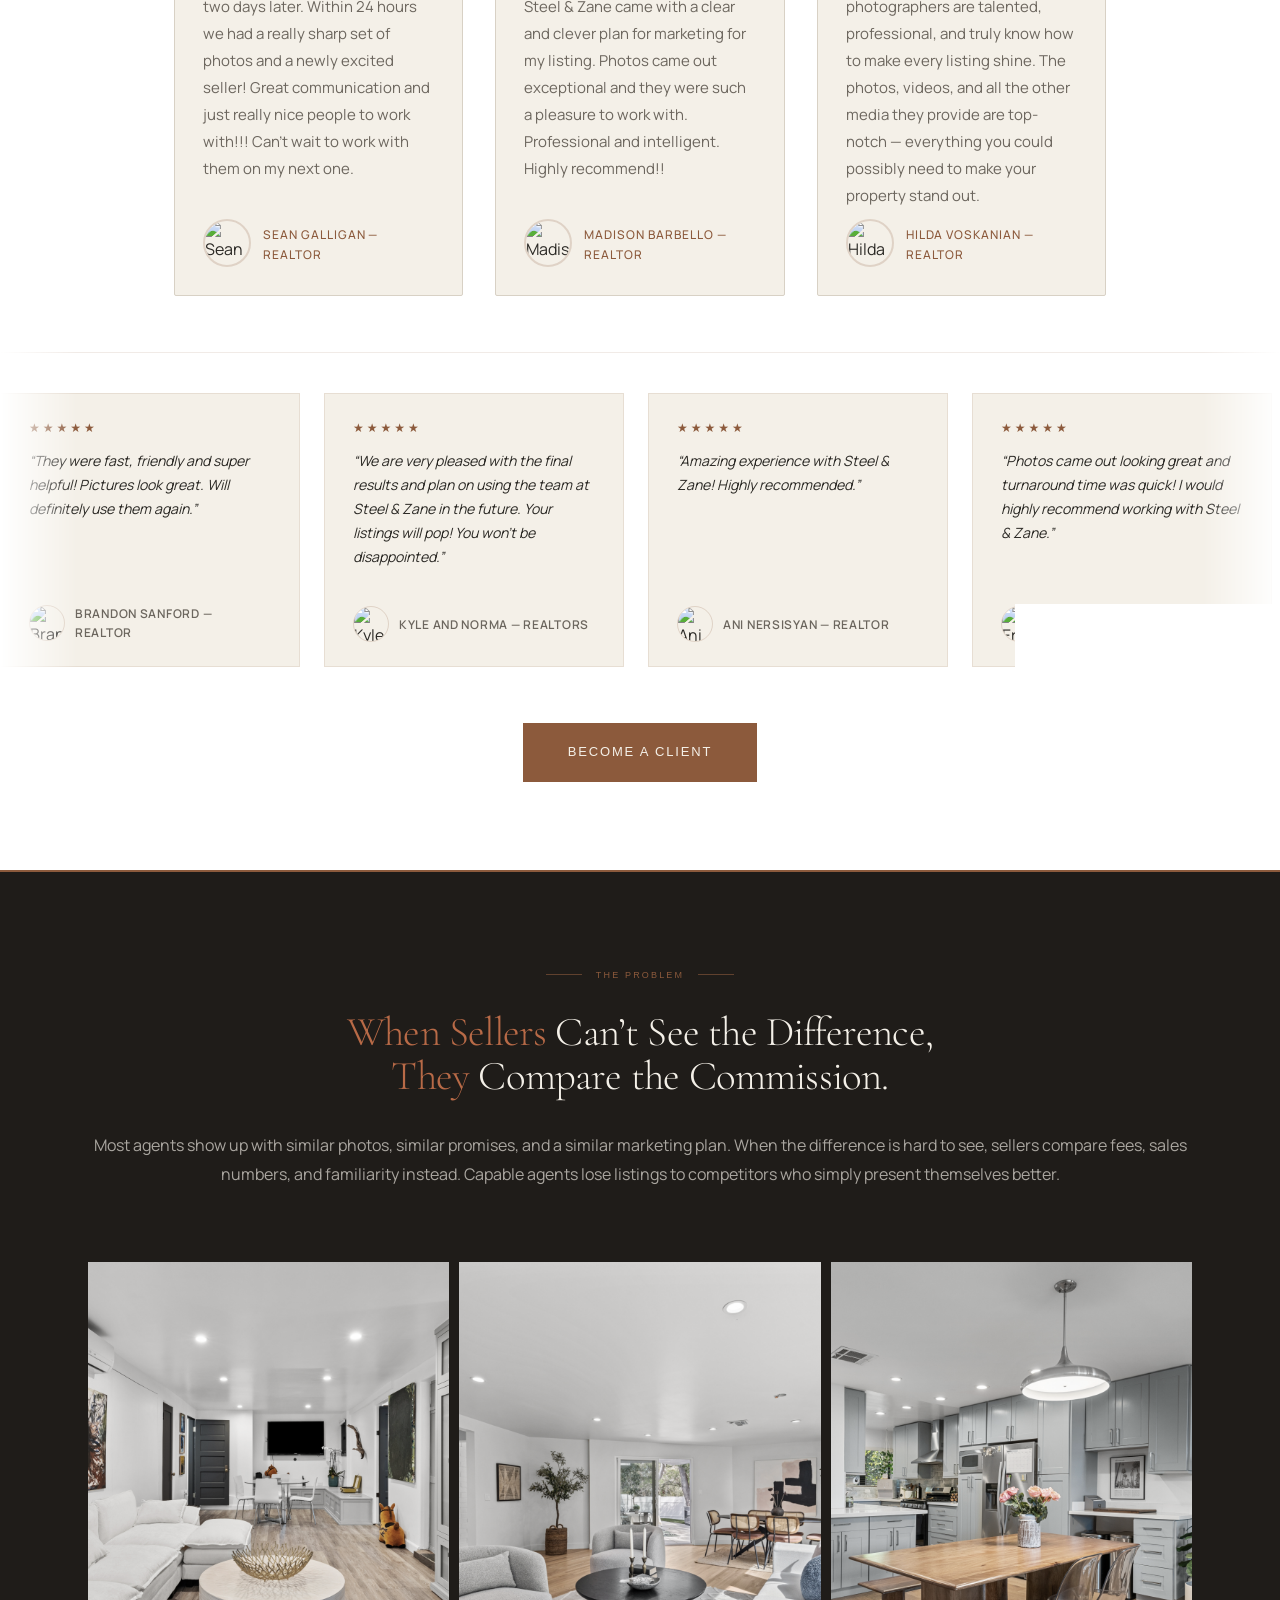
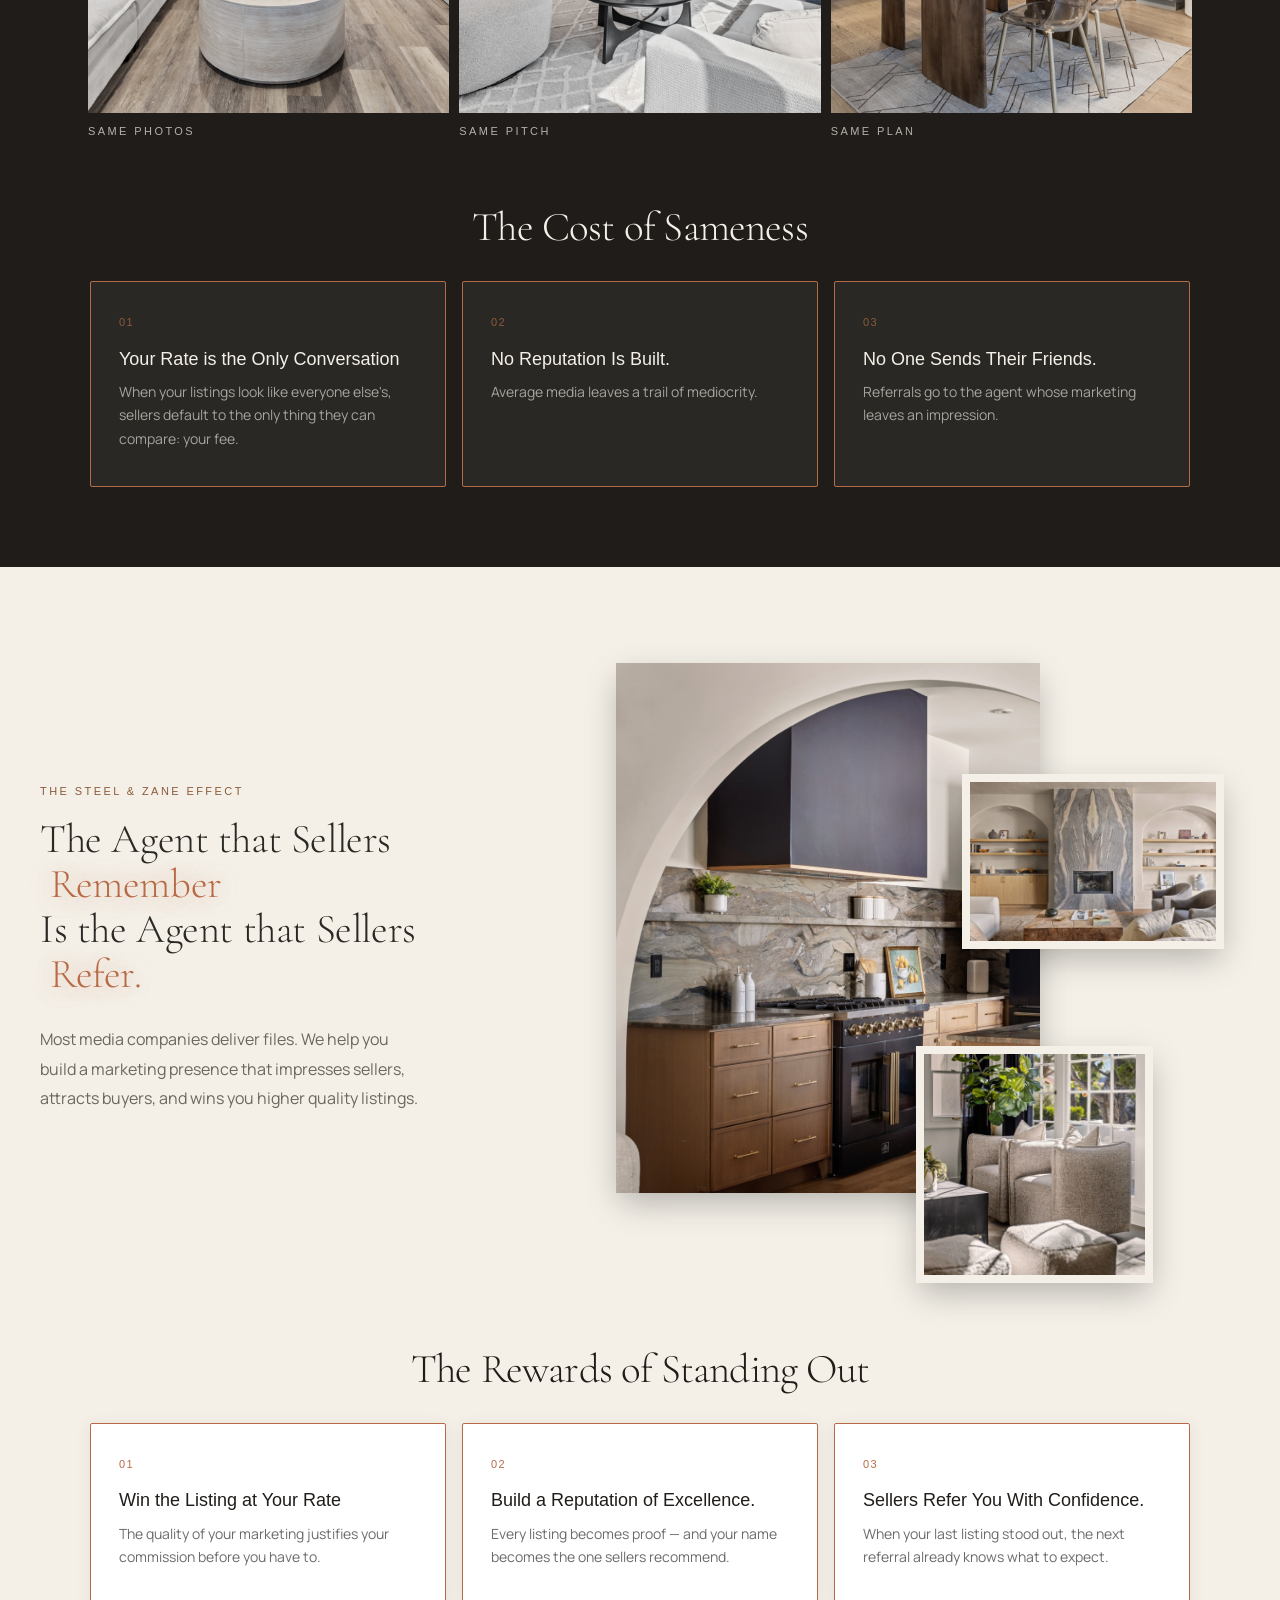
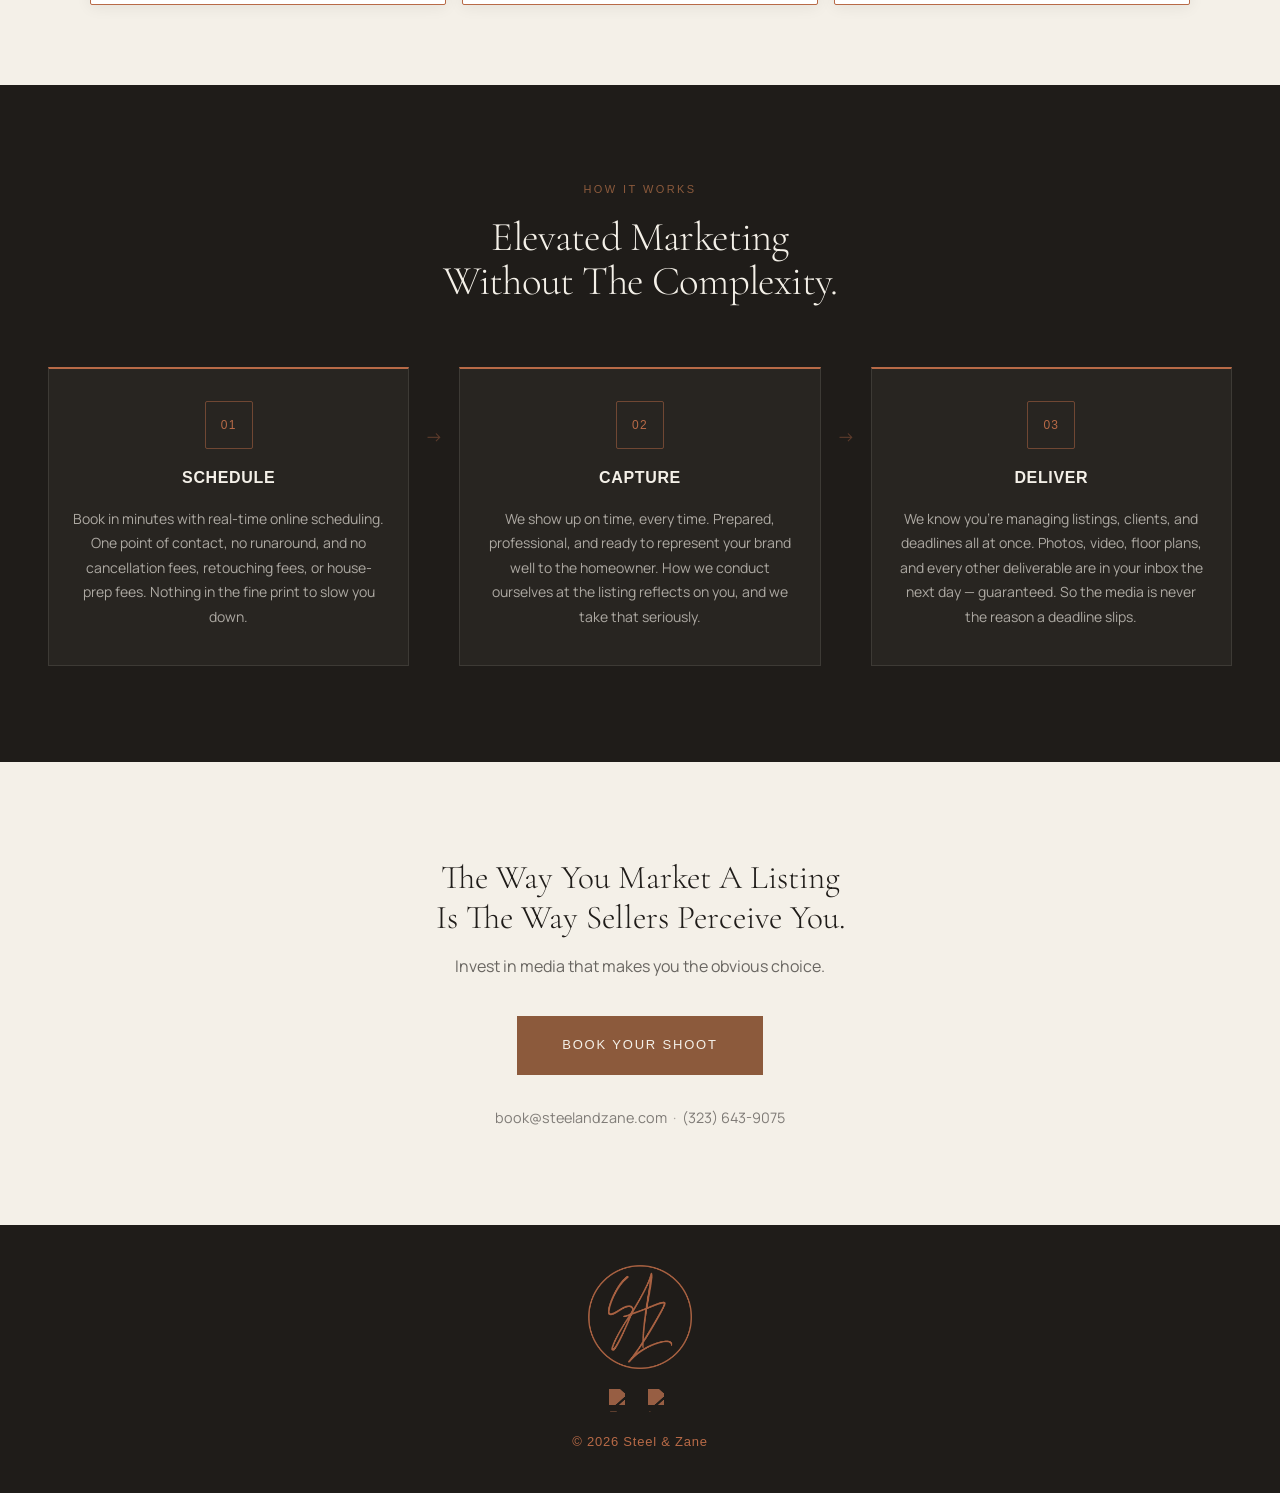
==== commit 564be9e0: "favicon added" ====
--- a/public/index.html
+++ b/public/index.html
@@ -8,7 +8,7 @@
   <meta name="twitter:title" content="Steel &amp; Zane | Los Angeles Real Estate Marketing">
   <meta name="twitter:description" content="Steel &amp; Zane helps Los Angeles real estate agents win more listings with elevated photography, video, and listing marketing that impresses sellers.">
   <title>Steel &amp; Zane | Los Angeles Real Estate Marketing</title>
-  <link rel="icon" href="https://static.wixstatic.com/media/d9ba30_f950dca06267434e9fa4e5bf8b019f83~mv2.png" type="image/png">
+  <link rel="icon" href="images/Logo%20Files/favicon.ico" type="image/x-icon">
   <link rel="stylesheet" href="style.css">
   <link rel="preload" as="image" href="/images/hero/1.jpg">
   <link rel="preconnect" href="https://fonts.googleapis.com">
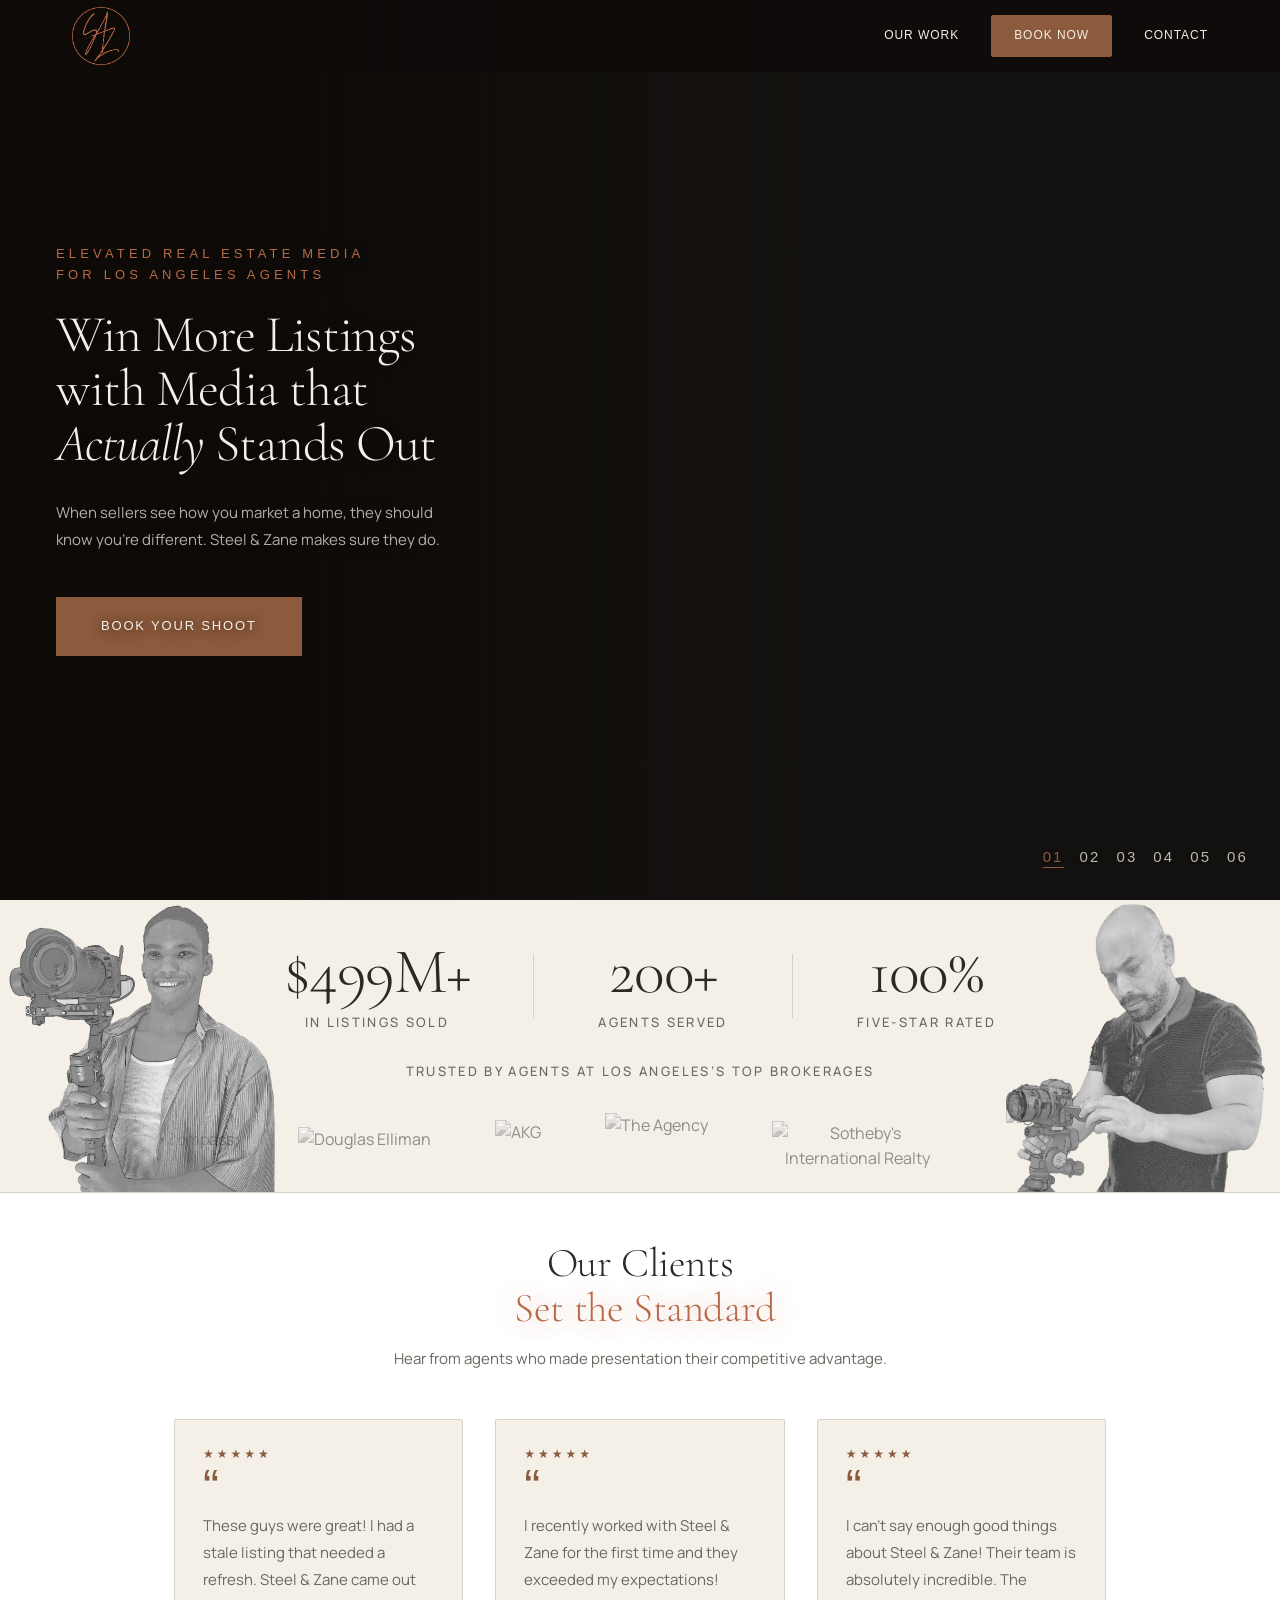
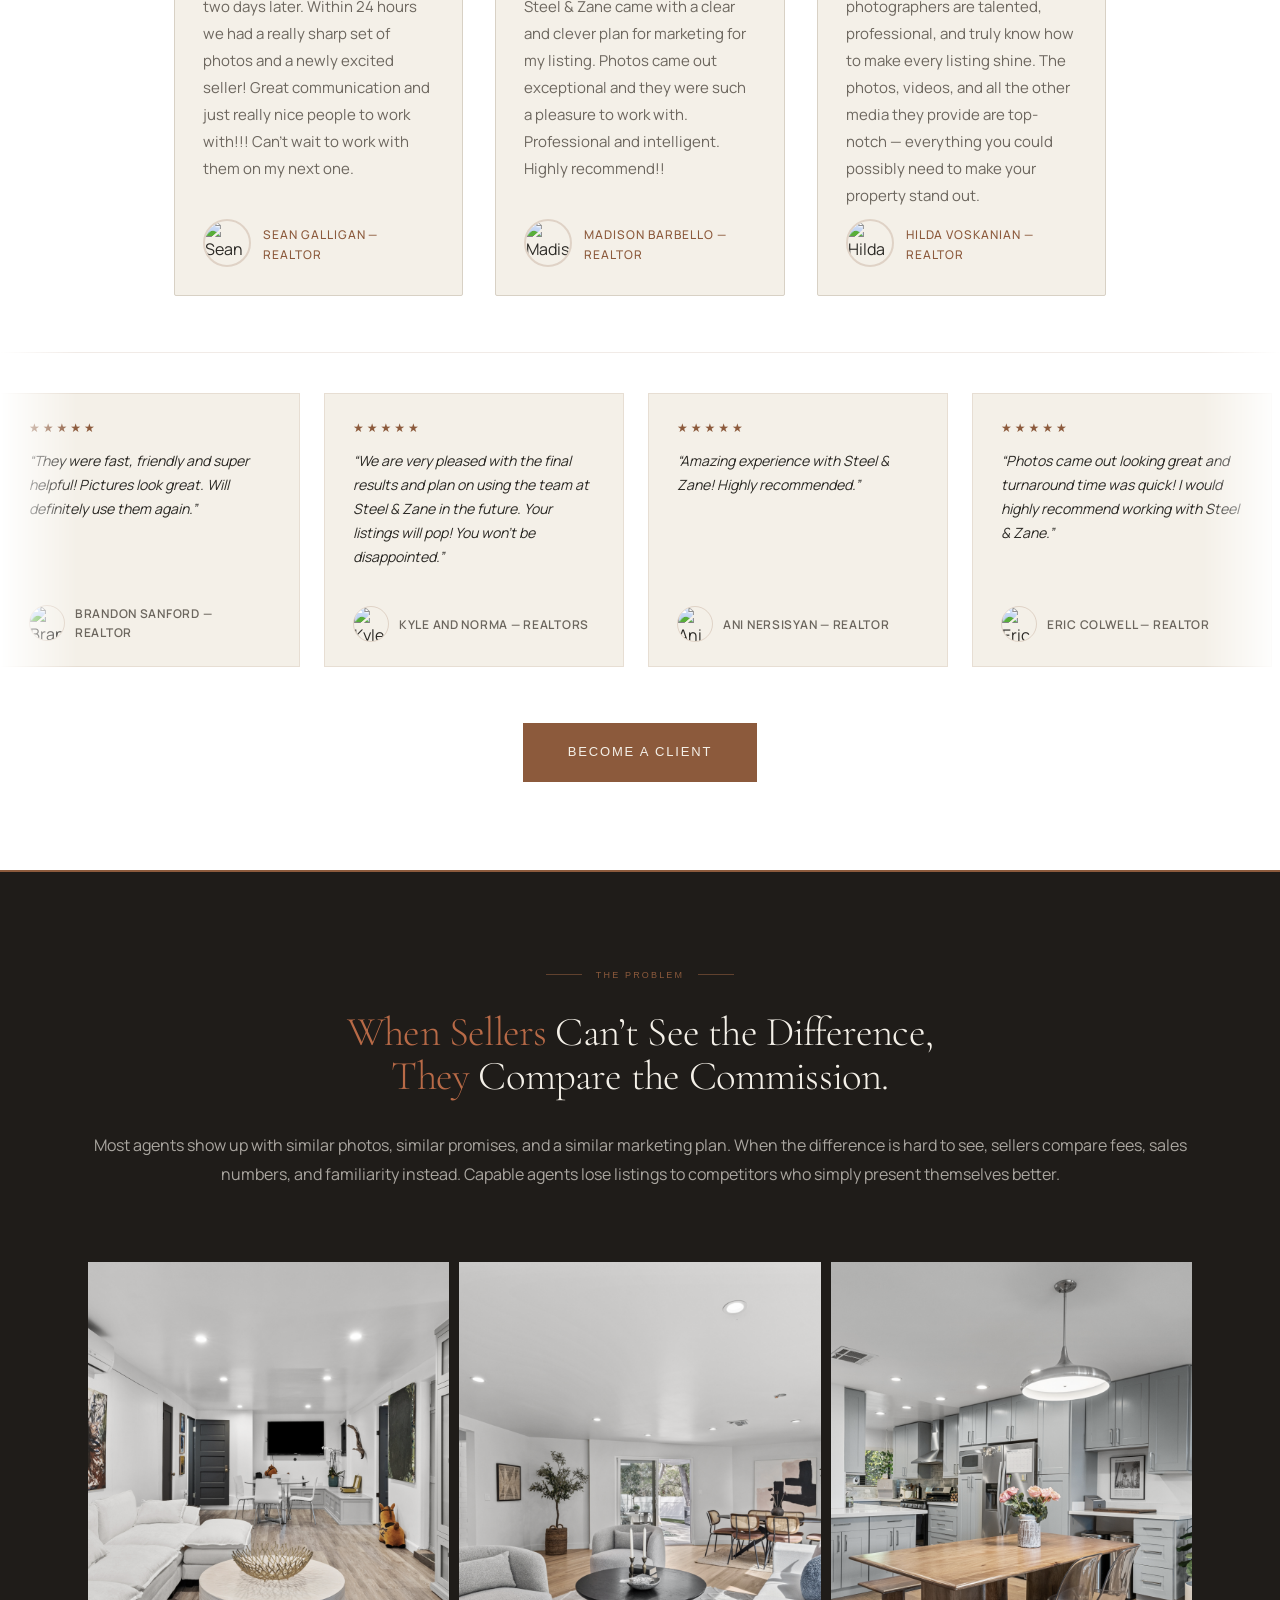
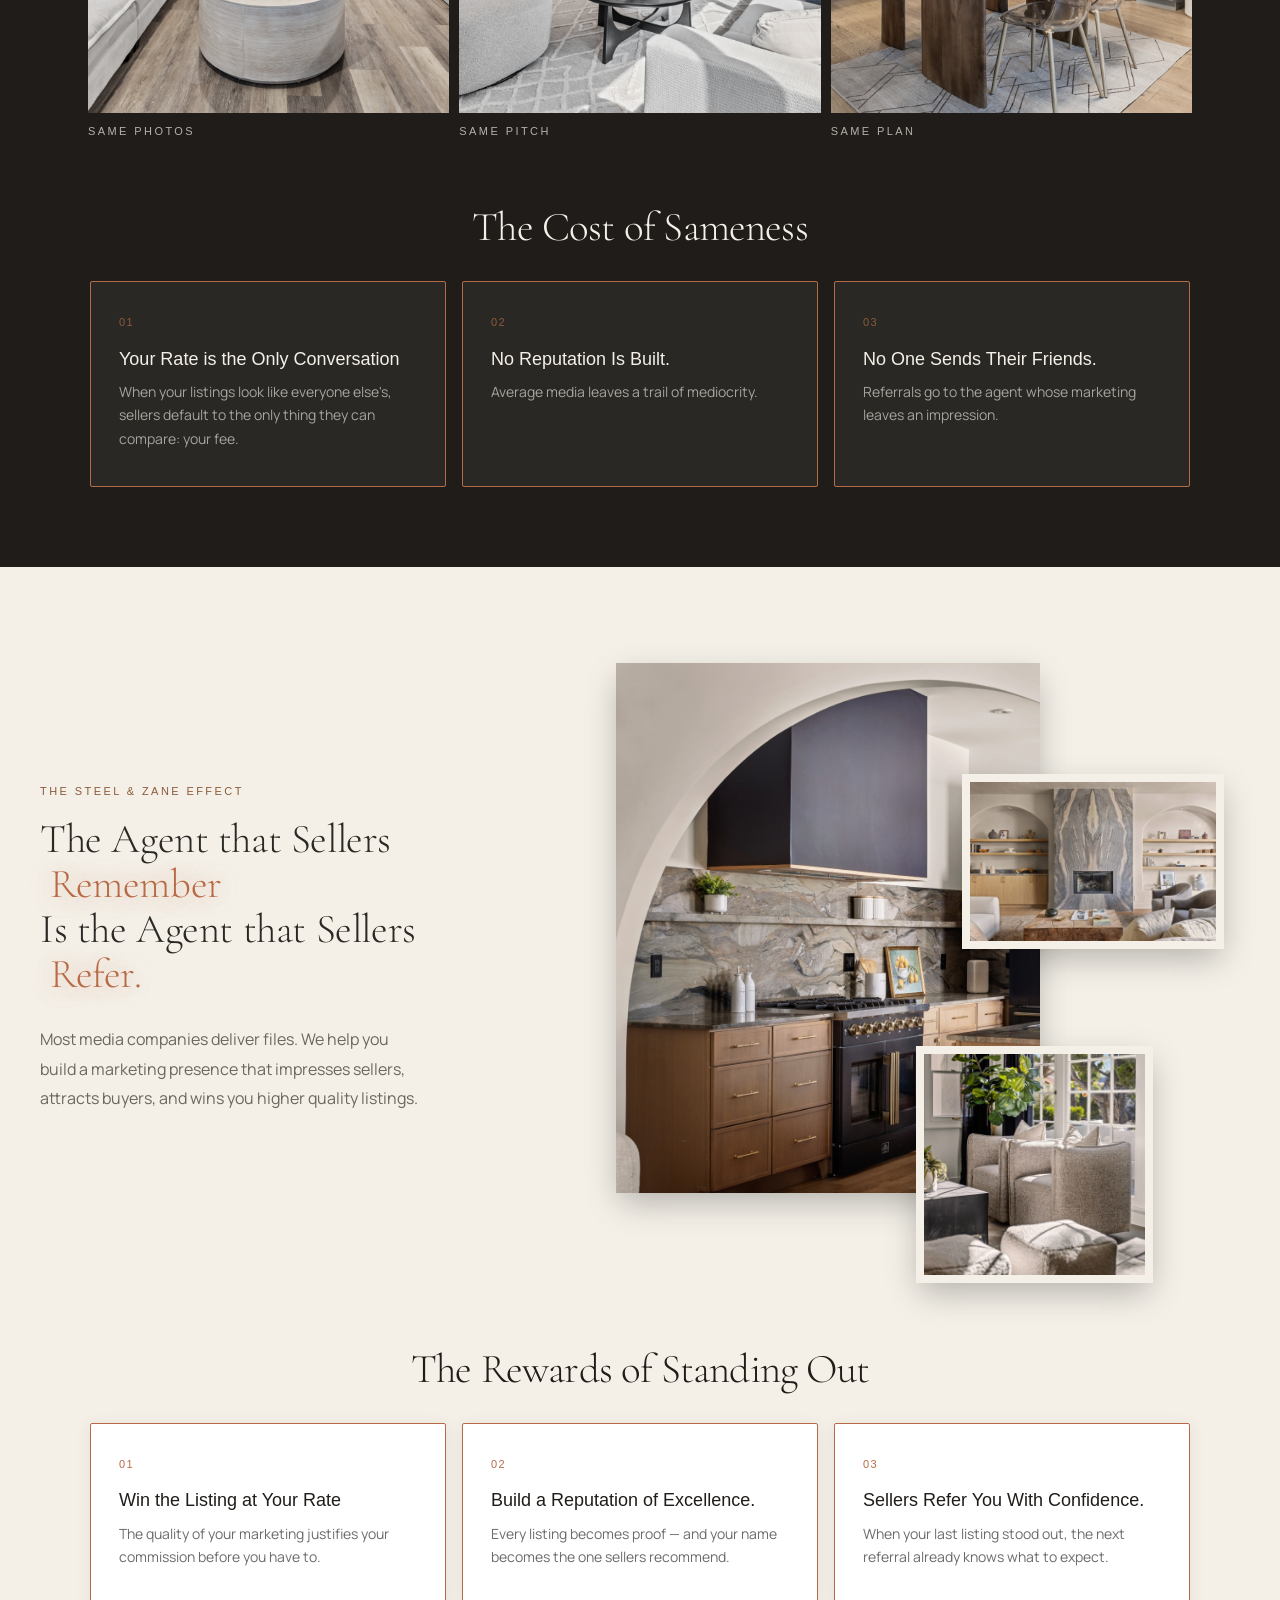
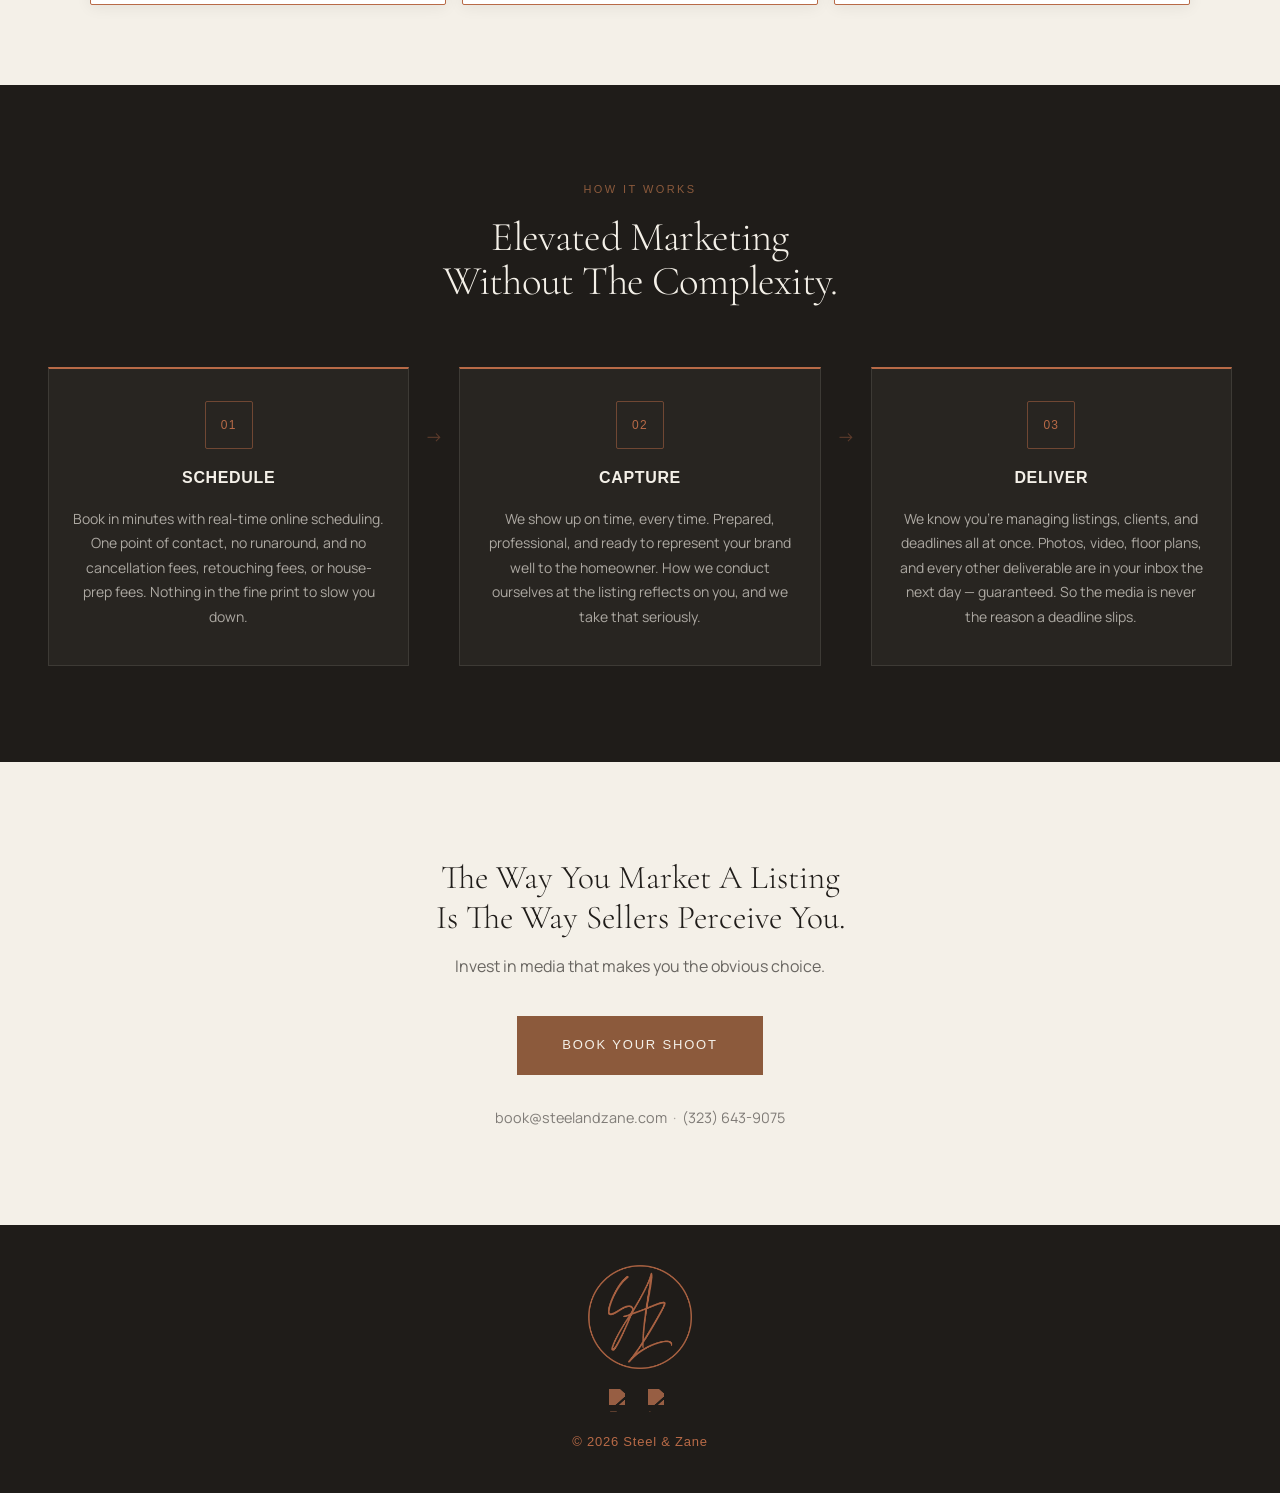
==== commit 219849d2: "choose changed to book" ====
--- a/public/index.html
+++ b/public/index.html
@@ -31,7 +31,7 @@
       </button>
       <nav class="site-nav" id="site-nav">
         <a href="https://www.instagram.com/steelandzane/" class="nav-link" target="_blank" rel="noopener noreferrer">Our Work</a>
-        <a href="/choose.html" class="nav-link nav-cta">Book Now</a>
+        <a href="/book.html" class="nav-link nav-cta">Book Now</a>
         <a href="#contact" class="nav-link">Contact</a>
       </nav>
     </div>
@@ -61,7 +61,7 @@
           Steel &amp; Zane makes sure they do.
         </p>
         <div class="hero-actions">
-          <a href="/choose.html" class="btn-hero-primary">Book Your Shoot</a>
+          <a href="/book.html" class="btn-hero-primary">Book Your Shoot</a>
         </div>
       </div>
     </div>
@@ -370,7 +370,7 @@
       </div>
 
     <div class="testimonials-cta">
-      <a href="/choose.html" class="btn-hero-primary">Become a Client</a>
+      <a href="/book.html" class="btn-hero-primary">Become a Client</a>
     </div>
   </section>
 
@@ -543,7 +543,7 @@
     <div class="process-cta reveal">
       <h2 class="process-cta-title">The Way You Market A Listing<br>Is The Way Sellers Perceive You.</h2>
       <p class="process-cta-body">Invest in media that makes you the obvious choice.</p>
-      <a href="/choose.html" class="btn-hero-primary">Book Your Shoot</a>
+      <a href="/book.html" class="btn-hero-primary">Book Your Shoot</a>
       <div class="process-cta-contact">
         <a href="mailto:book@steelandzane.com" class="process-cta-detail">book@steelandzane.com</a>
         <span class="process-cta-sep">&nbsp;&middot;&nbsp;</span>
--- a/public/style.css
+++ b/public/style.css
@@ -1434,8 +1434,8 @@
   overflow: hidden;
   width: 100%;
   max-width: 980px;
-  -webkit-mask-image: linear-gradient(to right, transparent, black 69px, black 92%, transparent);
-  mask-image: linear-gradient(to right, transparent, black 69px, black 92%, transparent);
+  -webkit-mask-image: linear-gradient(to right, transparent, black 93px, black 92%, transparent);
+  mask-image: linear-gradient(to right, transparent, black 93px, black 92%, transparent);
 }
 
 .brokerage-track {
@@ -3022,6 +3022,12 @@
   .choose-panel-bullets {
     max-width: 100%;
   }
+  .choose-panel--signature .choose-panel-bullets li {
+    animation-play-state: paused;
+  }
+  .choose-panel--signature .choose-panel-bullets.bullets-visible li {
+    animation-play-state: running;
+  }
   .sig-photo {
     display: none;
   }
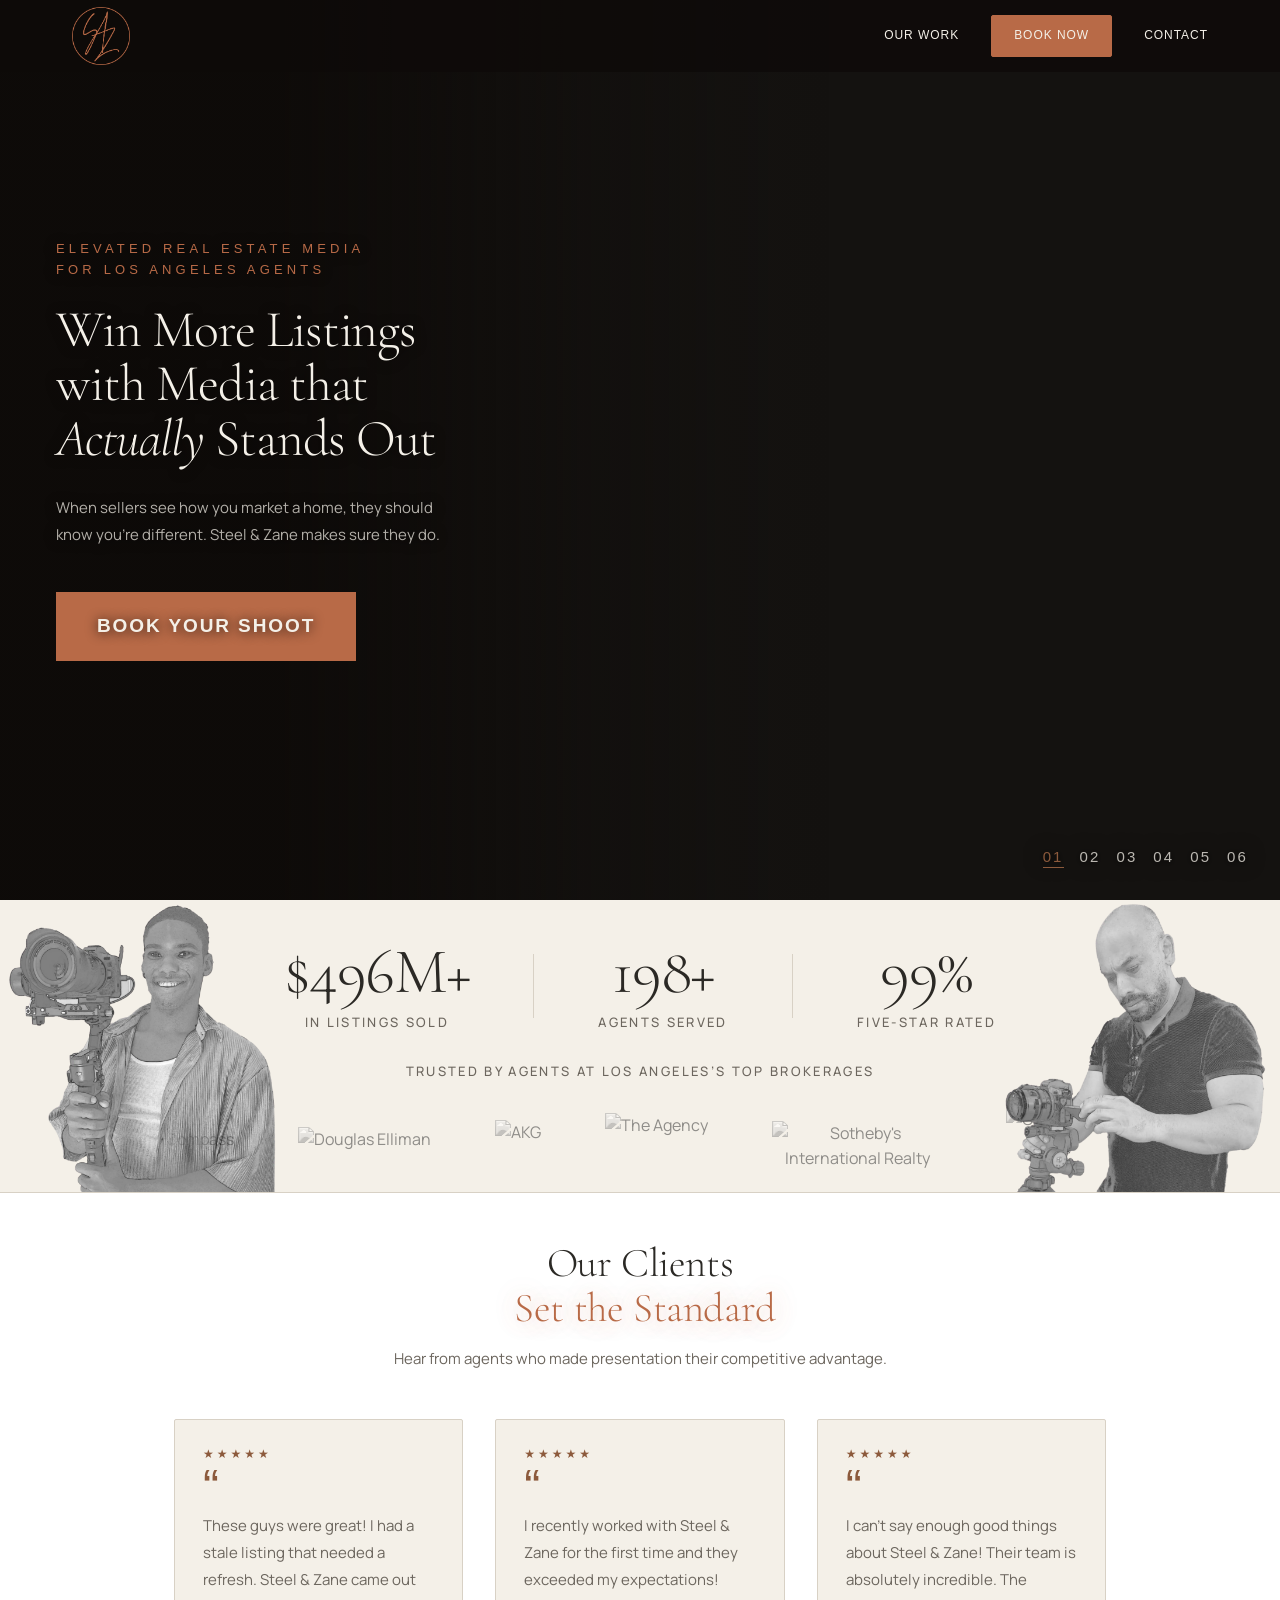
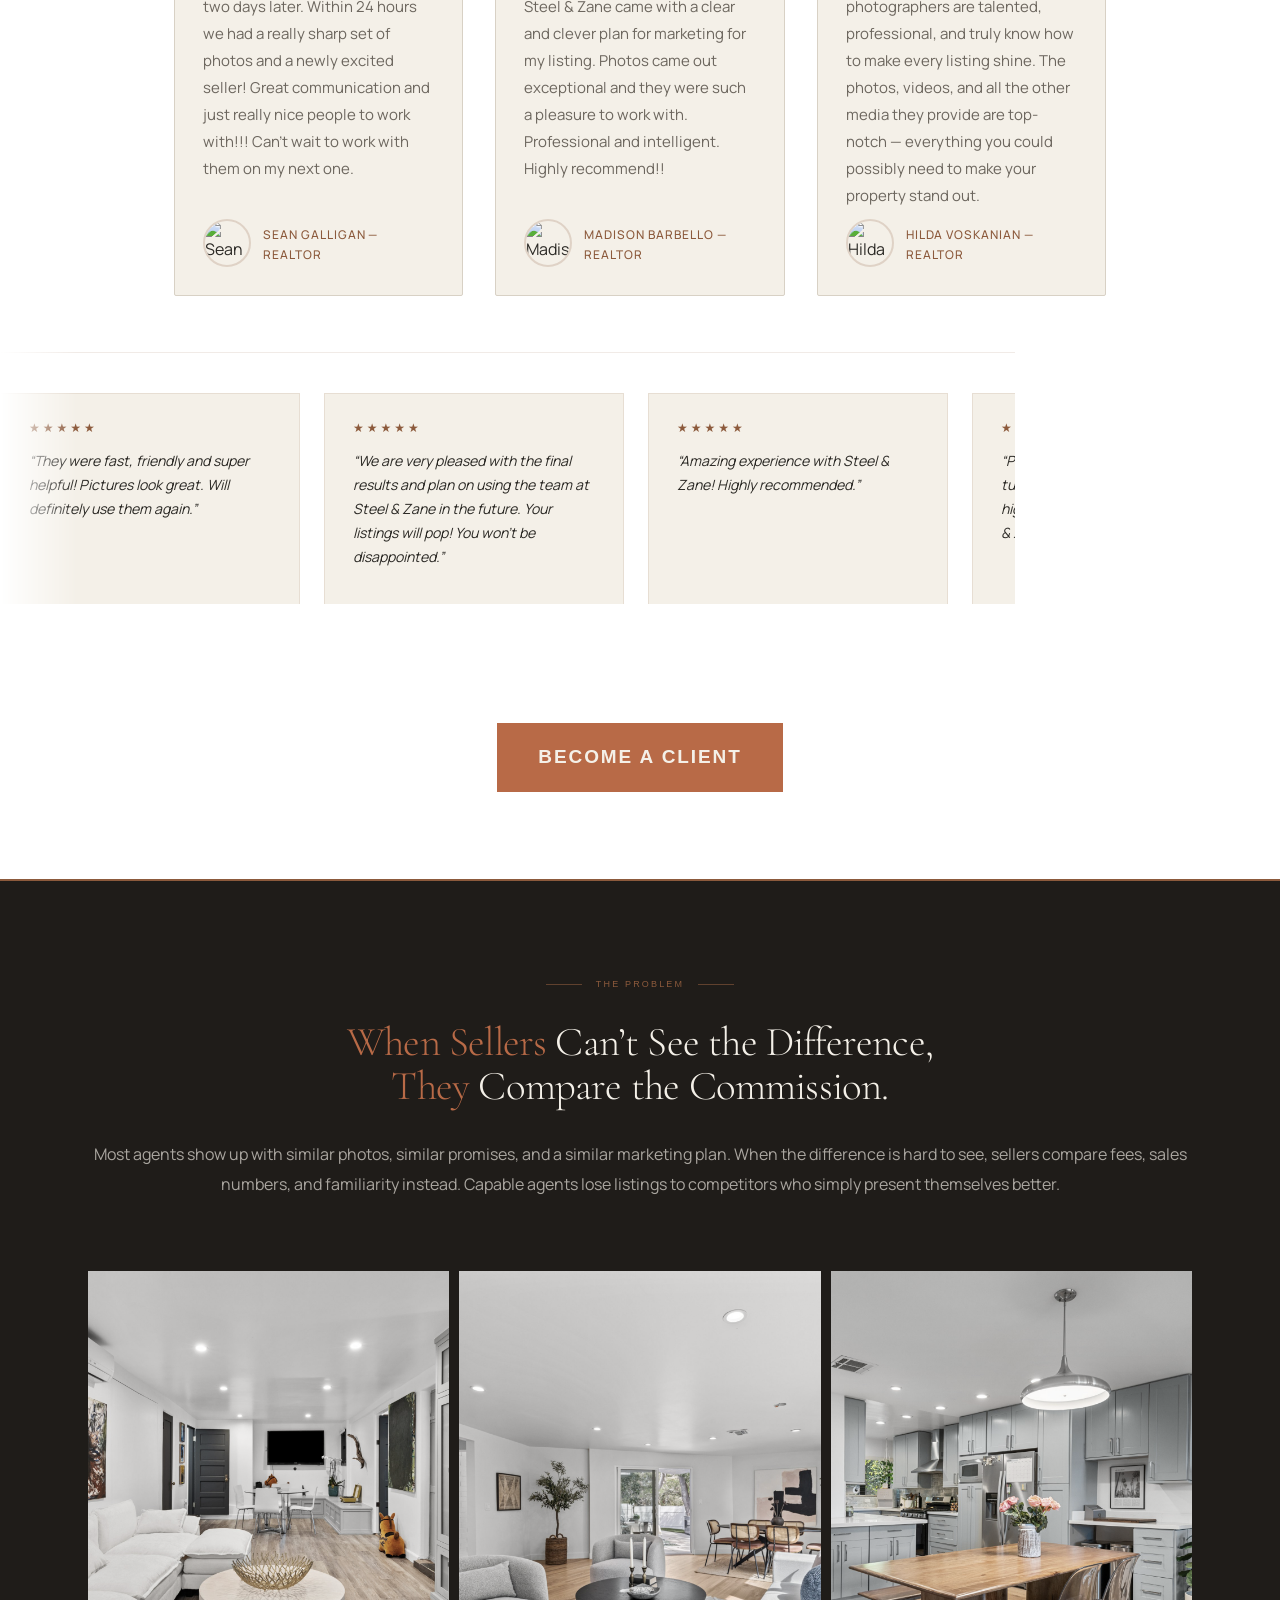
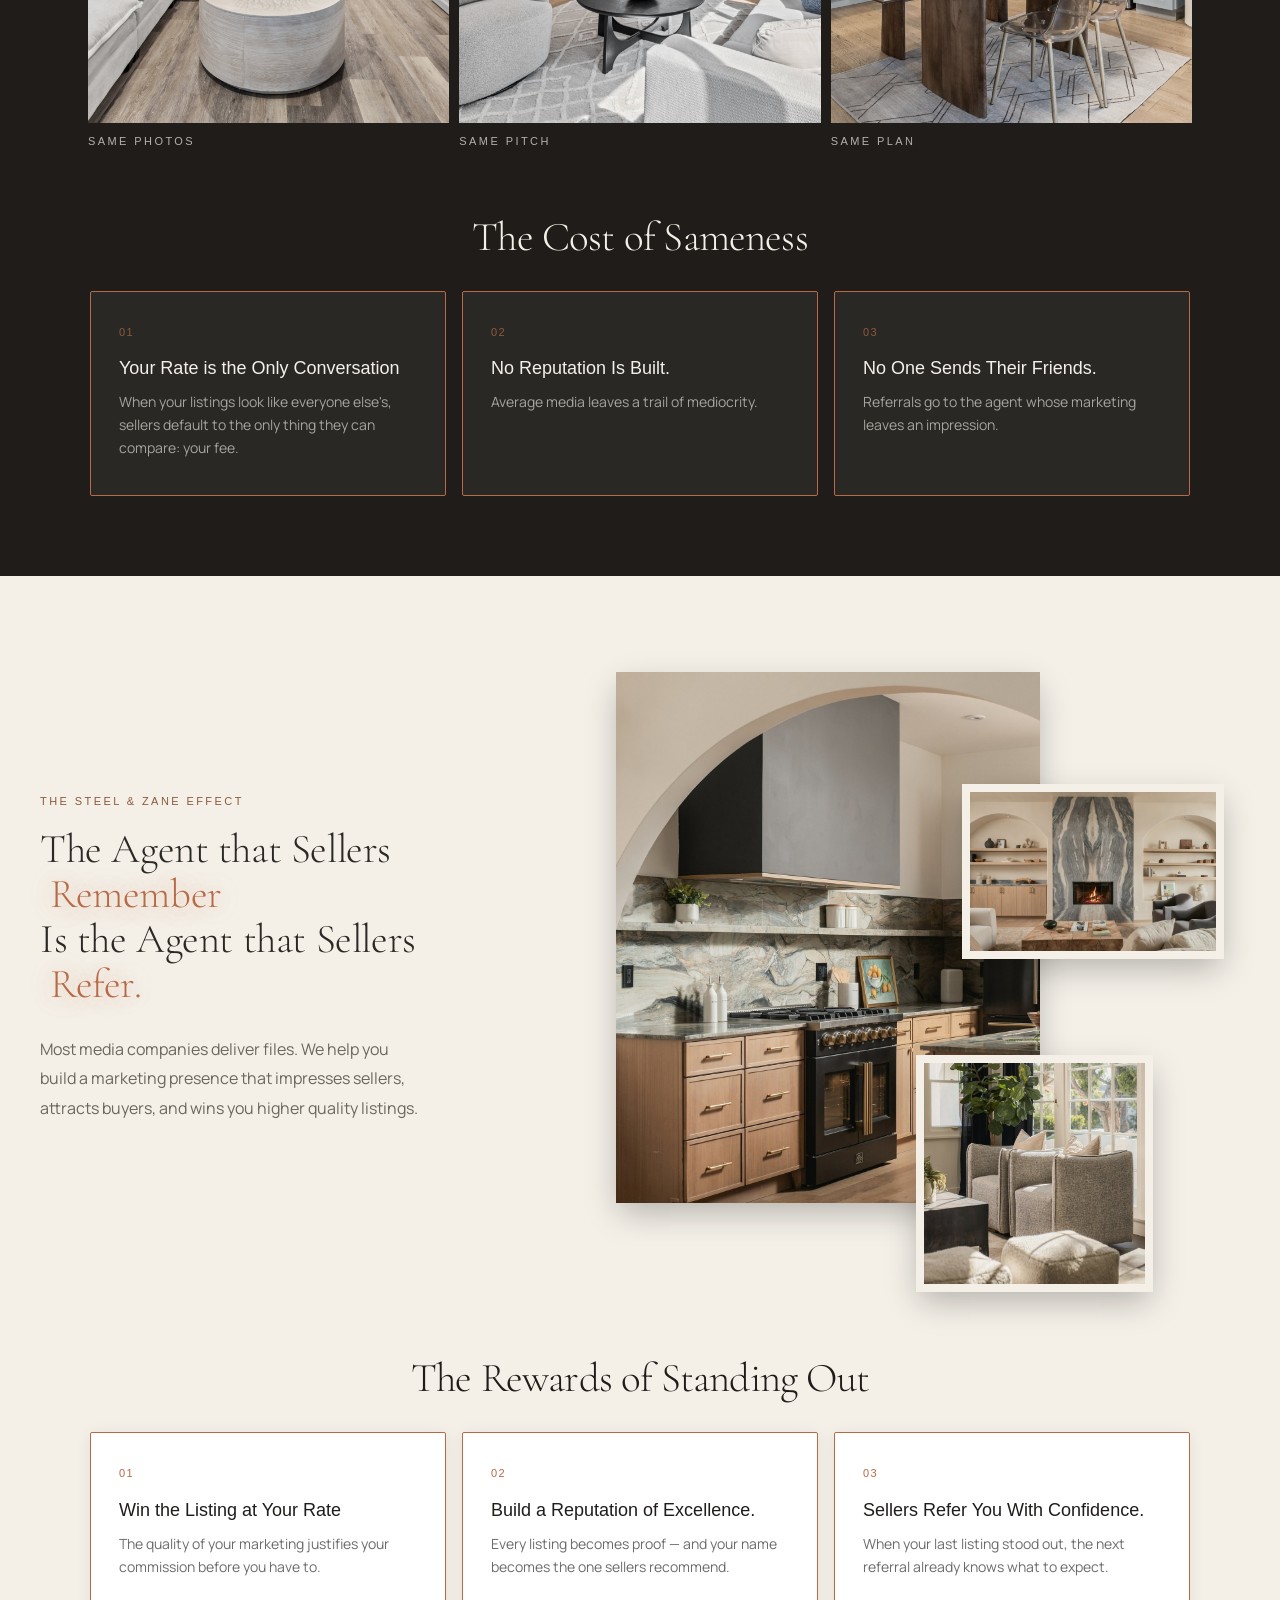
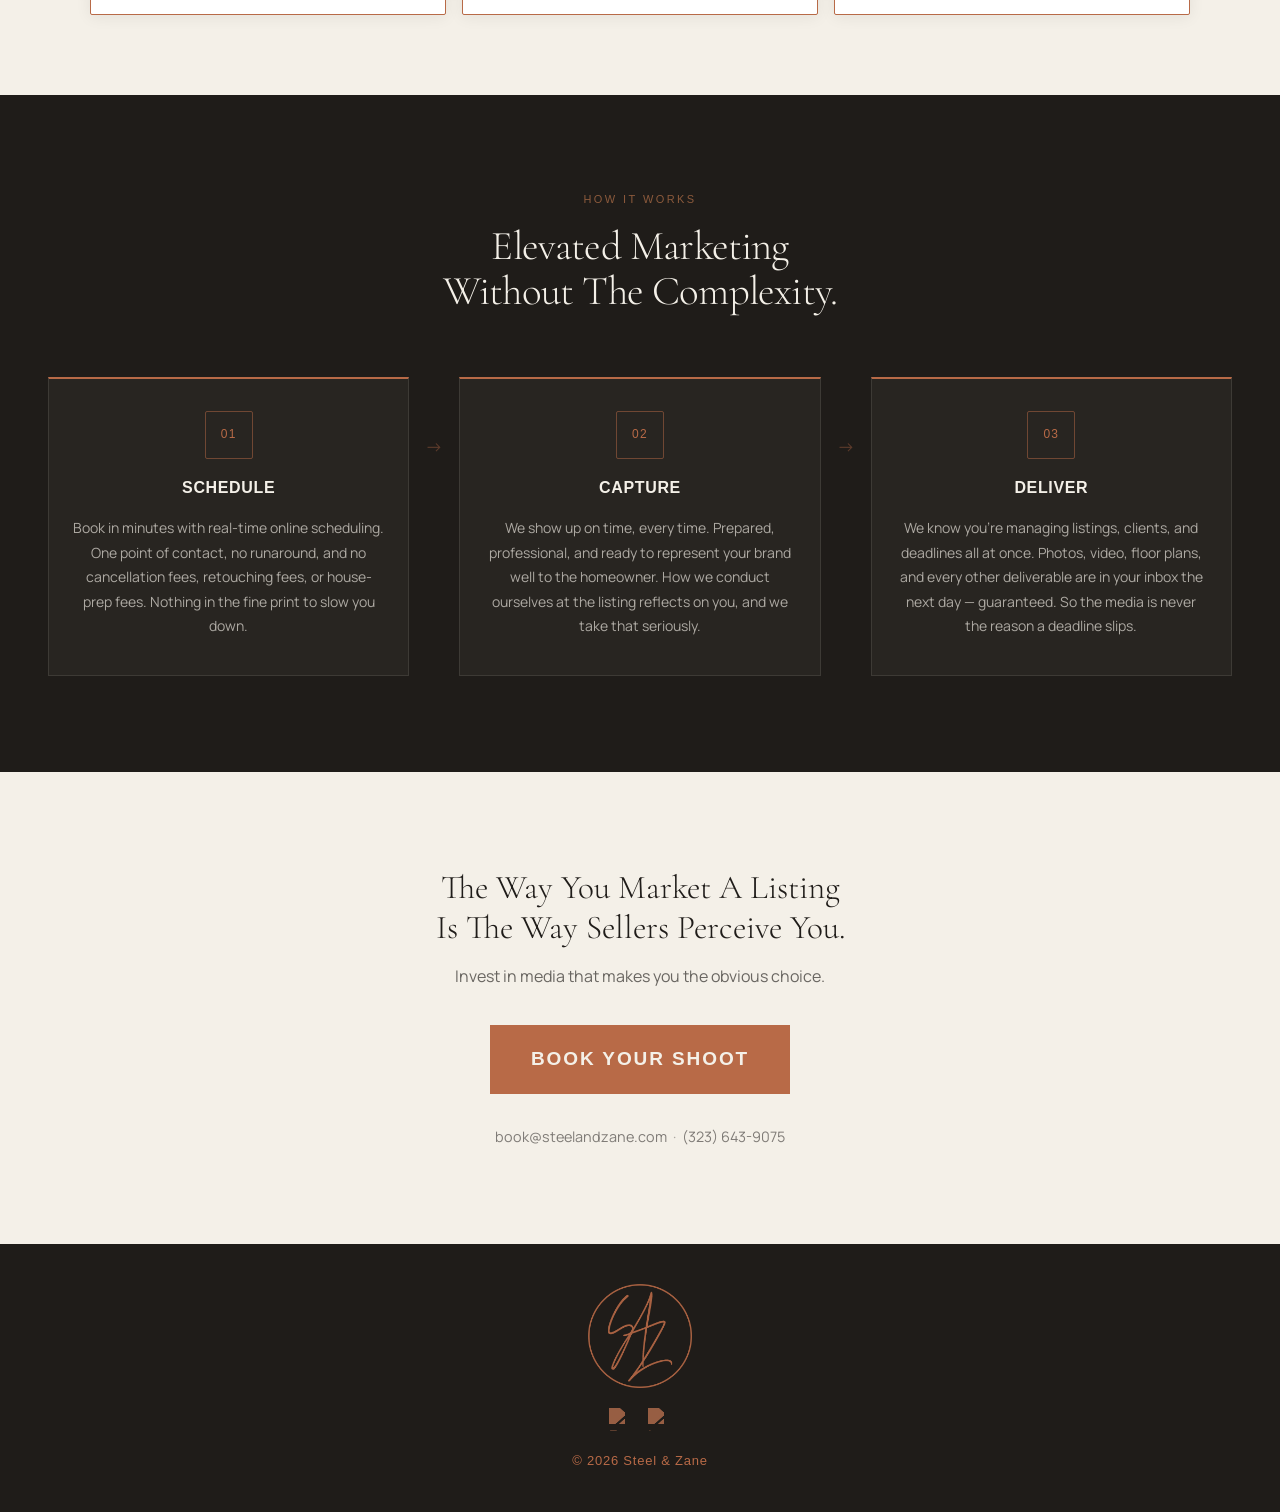
==== commit 83c83e79: "Shrink each deployment from 73 MB to 11 MB Compress the homepage photos (heroes to 3000px, before/af" ====
--- a/public/index.html
+++ b/public/index.html
@@ -95,8 +95,8 @@
     <p class="credibility-label reveal-fade">Trusted by agents at Los Angeles&rsquo;s top brokerages</p>
     <div class="cred-bottom-row">
       <picture>
-        <source media="(min-width: 641px)" srcset="images/credibility%20strip%20photographers/Photographer%201%20credibility%20strip%20desktop.png">
-        <img class="cred-photo cred-photo--left reveal-left" src="images/credibility strip photographers/photographer 1.png" alt="" aria-hidden="true">
+        <source media="(min-width: 641px)" srcset="images/credibility%20strip%20photographers/Photographer%201%20credibility%20strip%20desktop.webp">
+        <img class="cred-photo cred-photo--left reveal-left" src="images/credibility strip photographers/photographer 1.webp" alt="" aria-hidden="true">
       </picture>
       <div class="brokerage-carousel reveal-fade">
       <div class="brokerage-track">
@@ -120,8 +120,8 @@
       </div>
       </div>
       <picture>
-        <source media="(min-width: 641px)" srcset="images/credibility%20strip%20photographers/Photographer%202%20credibility%20strip%20desktop.png">
-        <img class="cred-photo cred-photo--right reveal-right" src="images/credibility strip photographers/photographer 2.png" alt="" aria-hidden="true">
+        <source media="(min-width: 641px)" srcset="images/credibility%20strip%20photographers/Photographer%202%20credibility%20strip%20desktop.webp">
+        <img class="cred-photo cred-photo--right reveal-right" src="images/credibility strip photographers/photographer 2.webp" alt="" aria-hidden="true">
       </picture>
     </div>
   </section>
--- a/public/style.css
+++ b/public/style.css
@@ -204,8 +204,8 @@
 
 .nav-cta {
   padding: 10px 22px;
-  background: var(--bronze);
-  border: 1px solid var(--bronze);
+  background: var(--terracotta);   /* same size as the other nav links, by choice */
+  border: 1px solid var(--terracotta);
   border-radius: 2px;
   color: var(--plaster);
   transition: background 0.25s, color 0.25s, border-color 0.25s;
@@ -386,14 +386,14 @@
 .btn-hero-primary {
   display: inline-block;
   font-family: var(--font-ui);
-  font-size: 13px;
-  font-weight: 500;
-  letter-spacing: 0.14em;
+  font-size: 19px;      /* bold 19px = WCAG "large text": stays legible on terracotta (3.5:1) */
+  font-weight: 700;
+  letter-spacing: 0.1em;
   text-transform: uppercase;
-  padding: 18px 44px;
-  background: var(--bronze);
+  padding: 18px 40px;
+  background: var(--terracotta);
   color: var(--plaster);
-  border: 1px solid var(--bronze);
+  border: 1px solid var(--terracotta);
   transition: background 0.3s, border-color 0.3s, color 0.3s;
   position: relative;
   overflow: hidden;
@@ -2682,6 +2682,9 @@
 
 .choose-main {
   overflow: visible;
+  min-height: 100vh;
+  display: flex;
+  flex-direction: column;
 }
 
 .choose-question-card {
@@ -2729,6 +2732,7 @@
 .choose-split {
   display: grid;
   grid-template-columns: 2fr 1fr;
+  flex: 1;
 }
 
 .choose-panel {
@@ -3000,11 +3004,13 @@
 @media (max-width: 768px) {
   .choose-main {
     height: auto;
+    min-height: 0;
     overflow: visible;
   }
   .choose-split {
     grid-template-columns: 1fr;
     height: auto;
+    flex: none;
   }
   .choose-question-card {
     padding: 20px 20px 18px;
@@ -3050,3 +3056,77 @@
     padding: 48px 24px 56px;
   }
 }
+
+/* ===== LEGAL PAGES (privacy, terms) ===== */
+.legal-page {
+  max-width: 720px;
+  margin: 0 auto;
+  padding: 40px 20px 72px;
+}
+
+.legal-logo {
+  display: inline-block;
+  margin-bottom: 32px;
+}
+
+.legal-logo img {
+  height: 44px;
+  width: auto;
+}
+
+.legal-draft {
+  padding: 12px 16px;
+  margin-bottom: 28px;
+  border: 1px solid var(--terracotta);
+  background: rgba(184, 106, 71, 0.08);
+  font-size: 14px;
+  color: var(--text);
+}
+
+.legal-page h1 {
+  font-family: var(--font-display);
+  font-weight: 300;
+  font-size: clamp(2rem, 6vw, 2.8rem);
+  line-height: 1.1;
+  margin-bottom: 8px;
+}
+
+.legal-updated {
+  font-size: 13px;
+  color: var(--muted);
+  margin-bottom: 32px;
+}
+
+.legal-page h2 {
+  font-family: var(--font-ui);
+  font-size: 13px;
+  font-weight: 600;
+  letter-spacing: 0.14em;
+  text-transform: uppercase;
+  color: var(--bronze);
+  margin: 32px 0 10px;
+}
+
+.legal-page p,
+.legal-page li {
+  font-size: 15px;
+  line-height: 1.75;
+  color: var(--muted);
+}
+
+.legal-page p + p {
+  margin-top: 12px;
+}
+
+.legal-page ul {
+  padding-left: 20px;
+  margin: 8px 0;
+}
+
+.legal-page a {
+  color: var(--bronze);
+}
+
+.legal-page strong {
+  color: var(--text);
+}
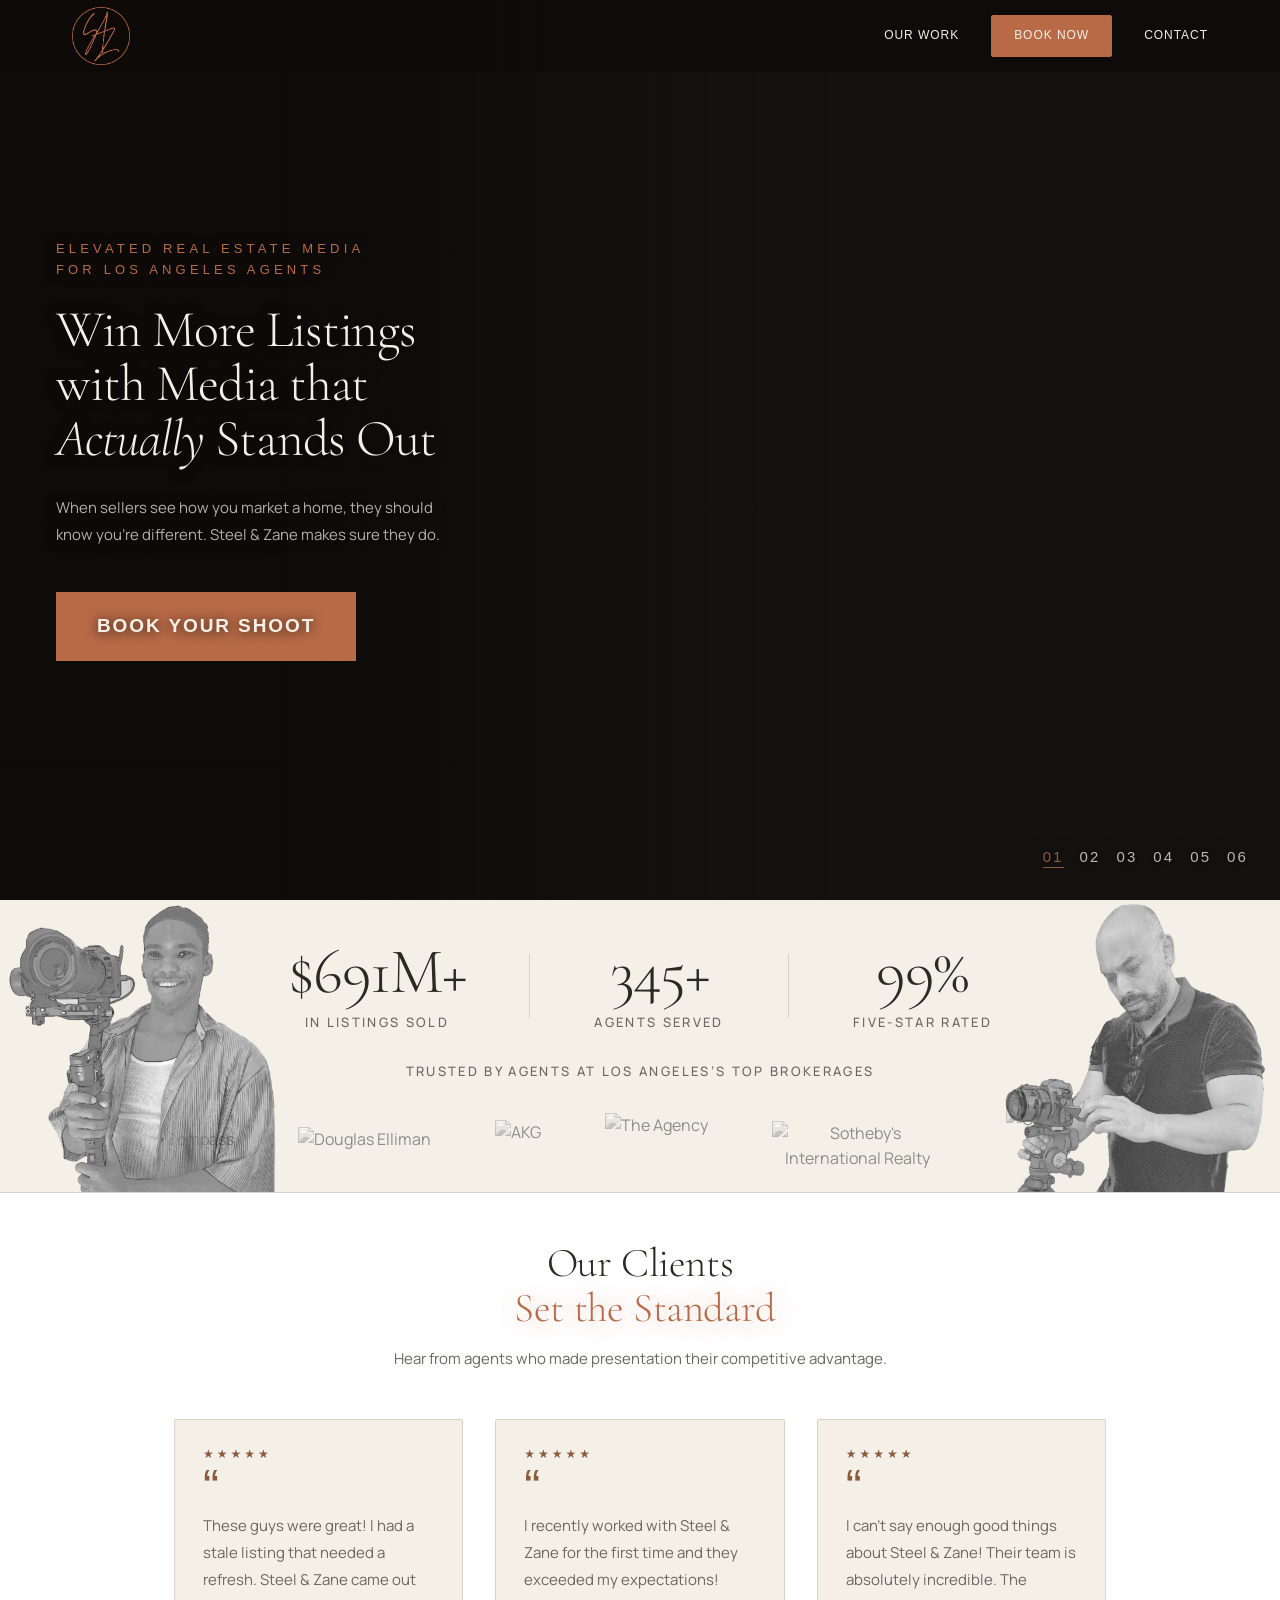
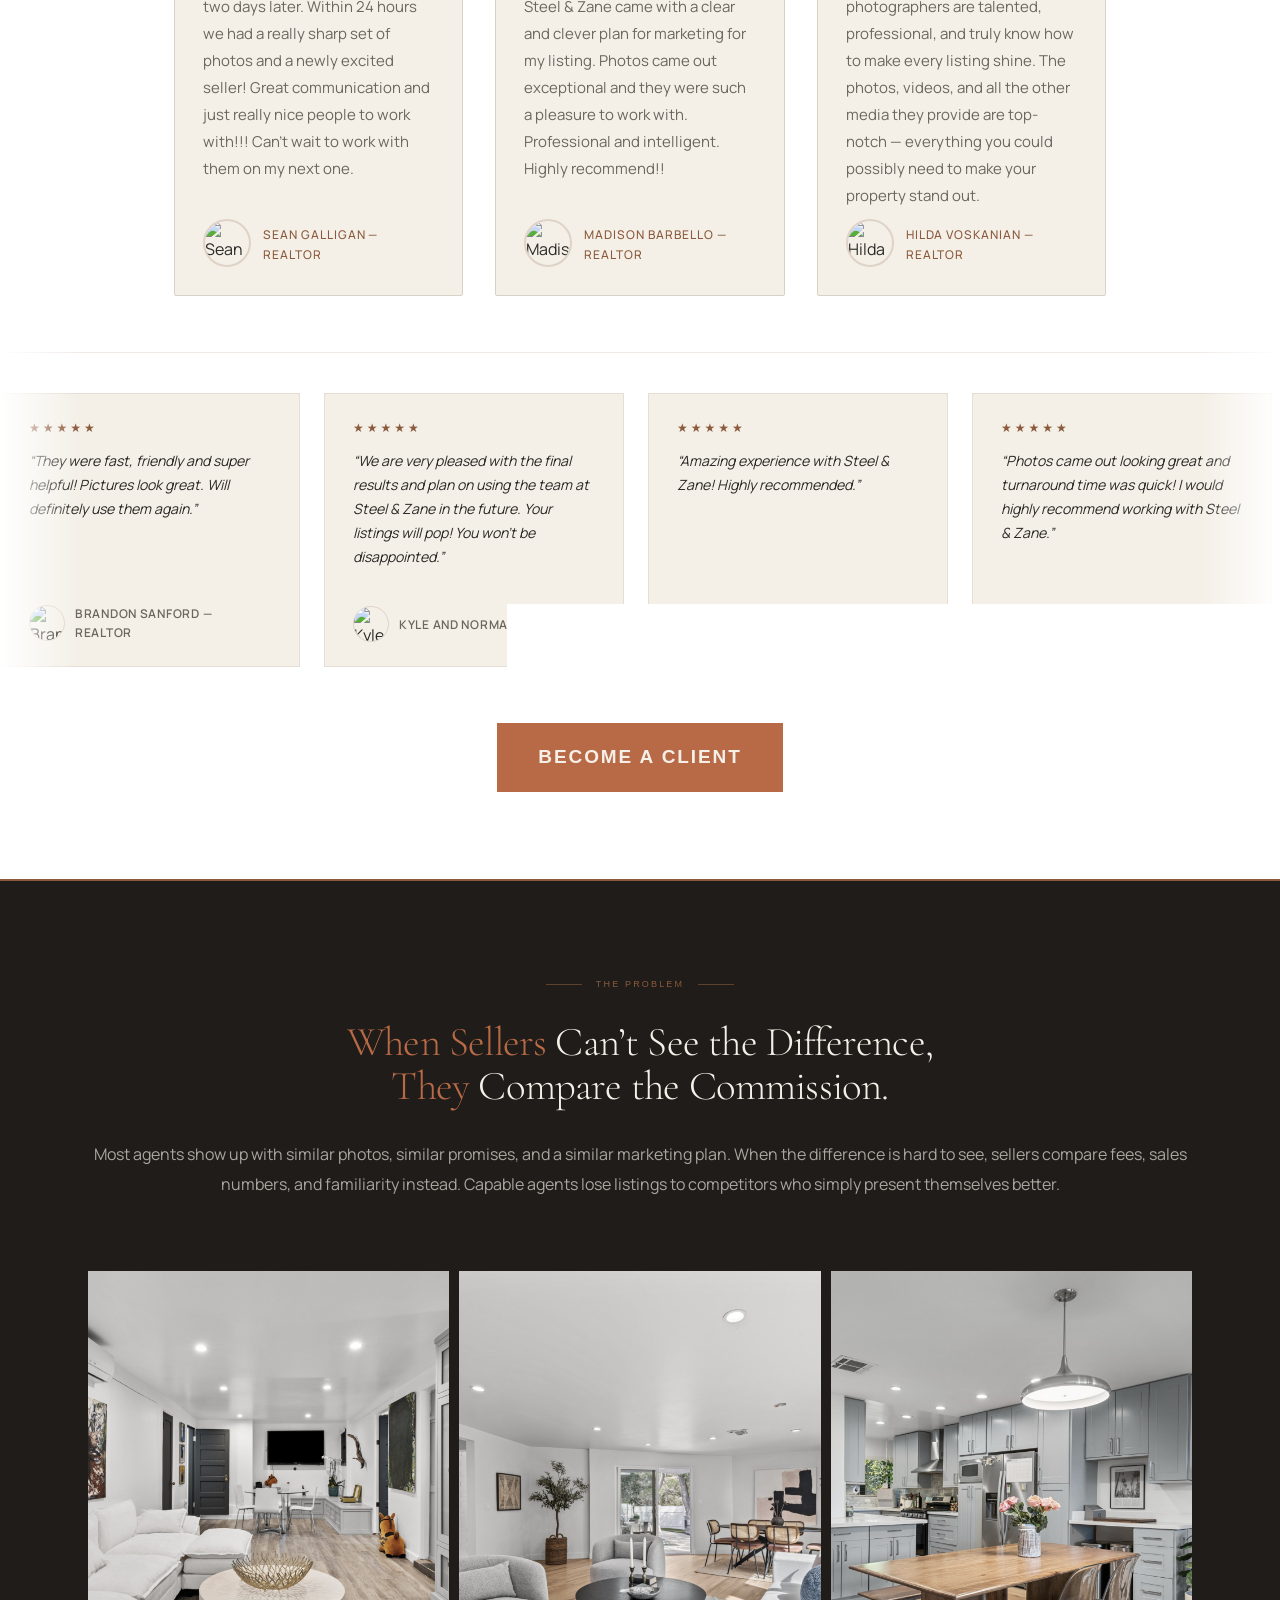
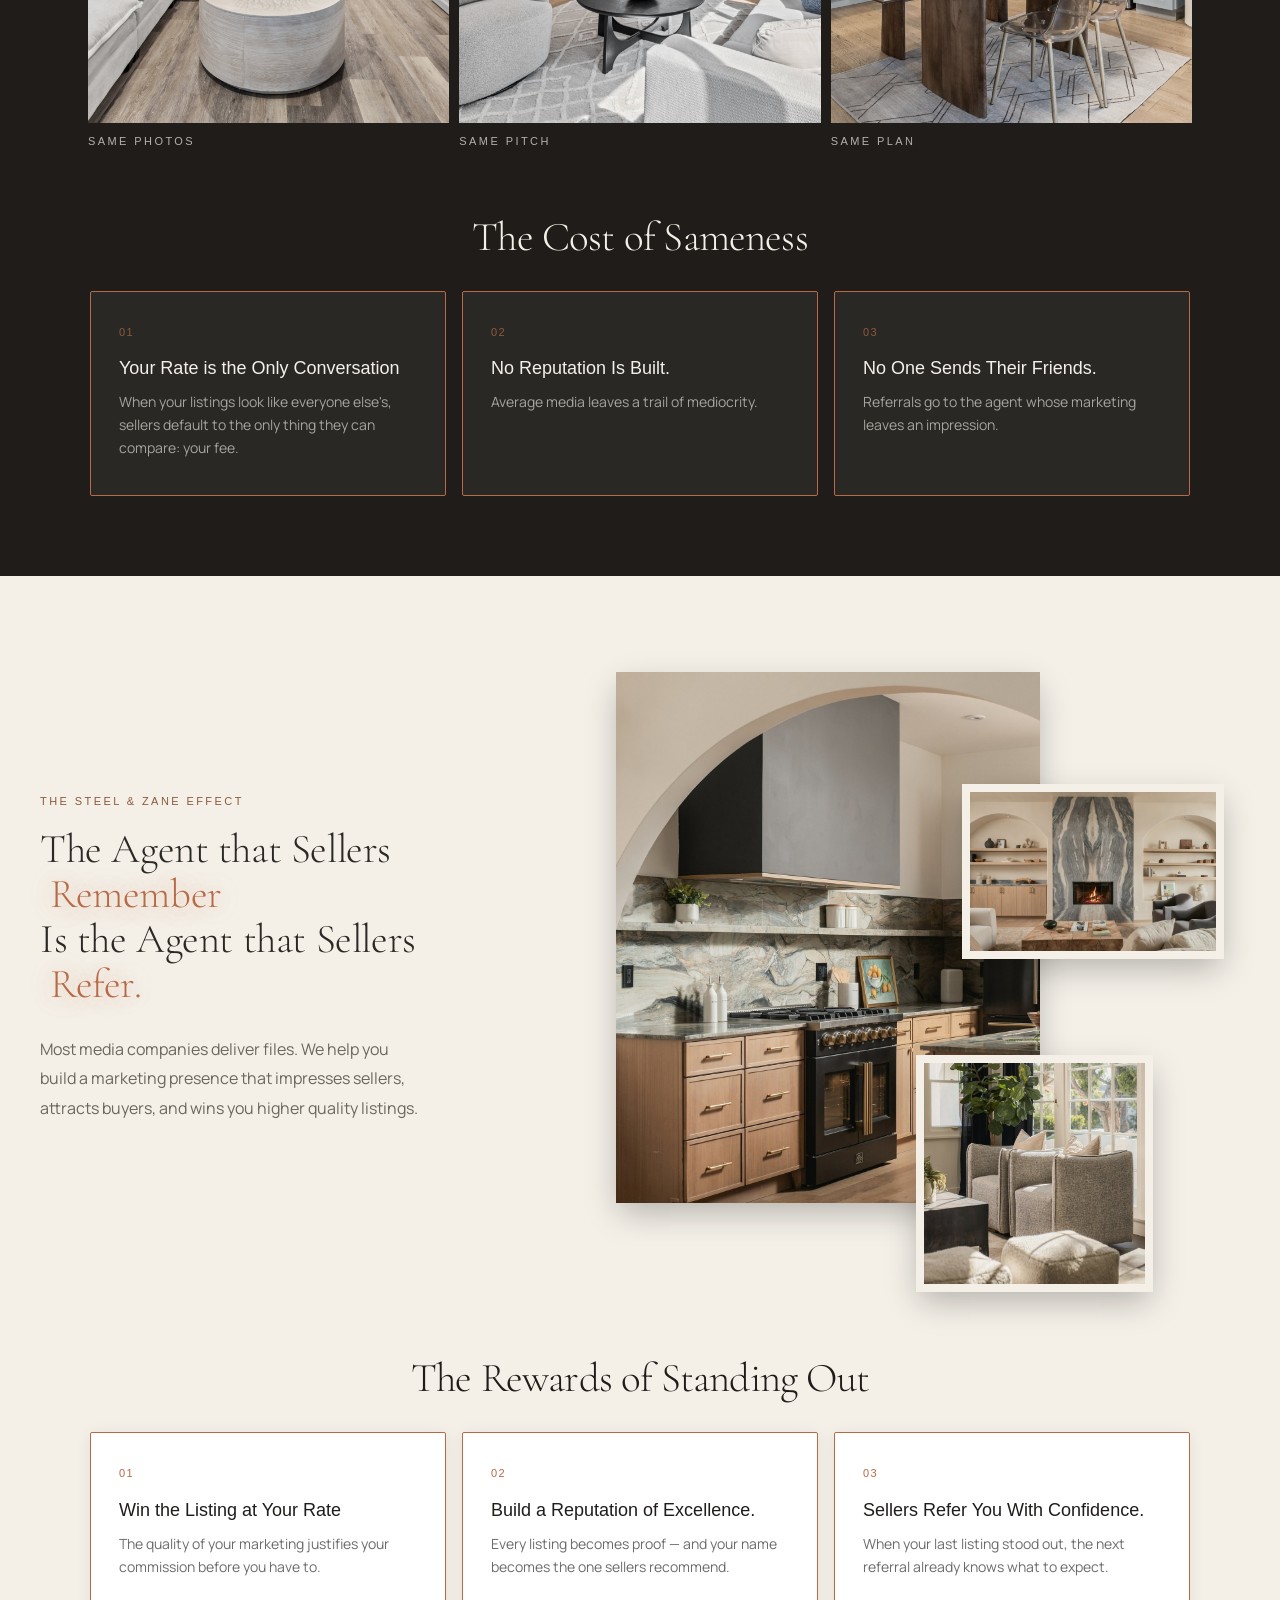
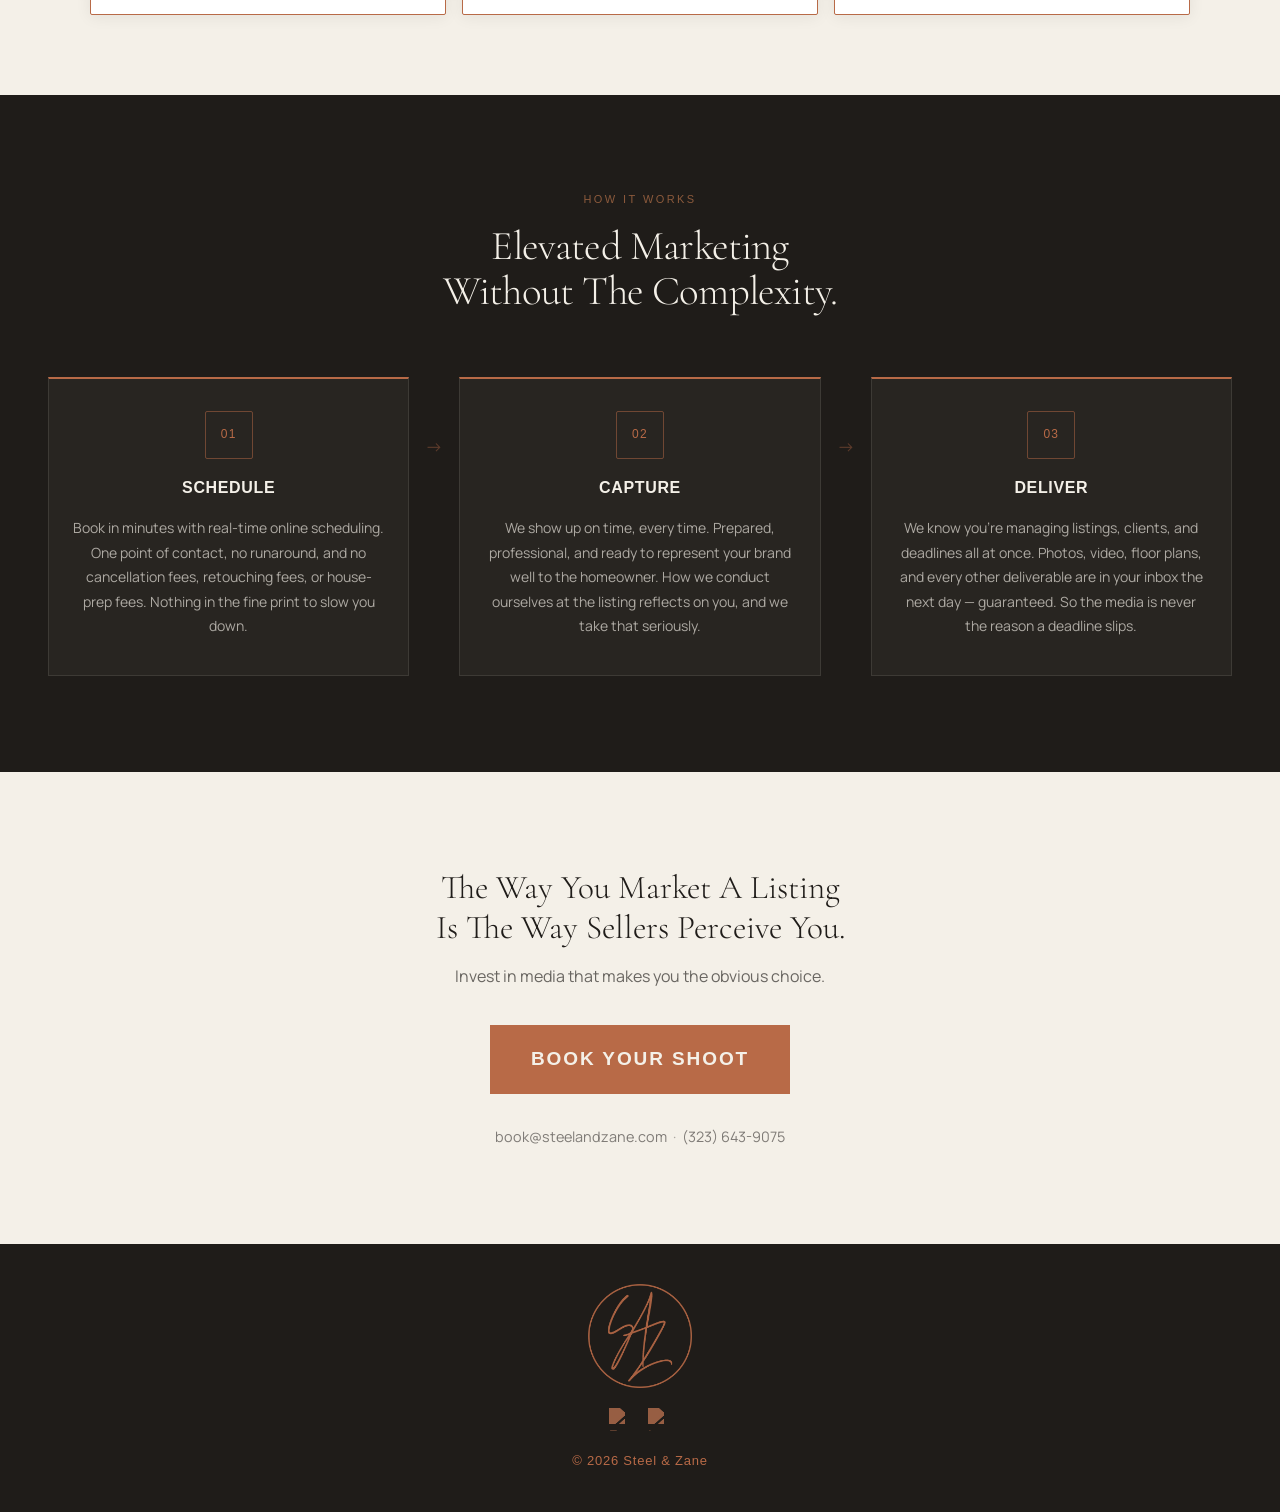
==== commit cc3b3818: "Homepage stats: $700M+ in listings sold, 350+ agents served Co-Authored-By: Claude Opus 5.5 <noreply" ====
--- a/public/index.html
+++ b/public/index.html
@@ -77,13 +77,13 @@
     <div class="credibility-stats">
       <div class="stat-item reveal-pop" data-delay="0">
         <div class="stat-number-wrap">
-          <span class="stat-number" data-prefix="$" data-target="500">$500</span><span class="stat-suffix">M+</span>
+          <span class="stat-number" data-prefix="$" data-target="700">$700</span><span class="stat-suffix">M+</span>
         </div>
         <span class="stat-label">In Listings Sold</span>
       </div>
       <div class="stat-divider"></div>
       <div class="stat-item reveal-pop" data-delay="1">
-        <span class="stat-number" data-target="200" data-suffix="+">200+</span>
+        <span class="stat-number" data-target="350" data-suffix="+">350+</span>
         <span class="stat-label">Agents Served</span>
       </div>
       <div class="stat-divider"></div>
